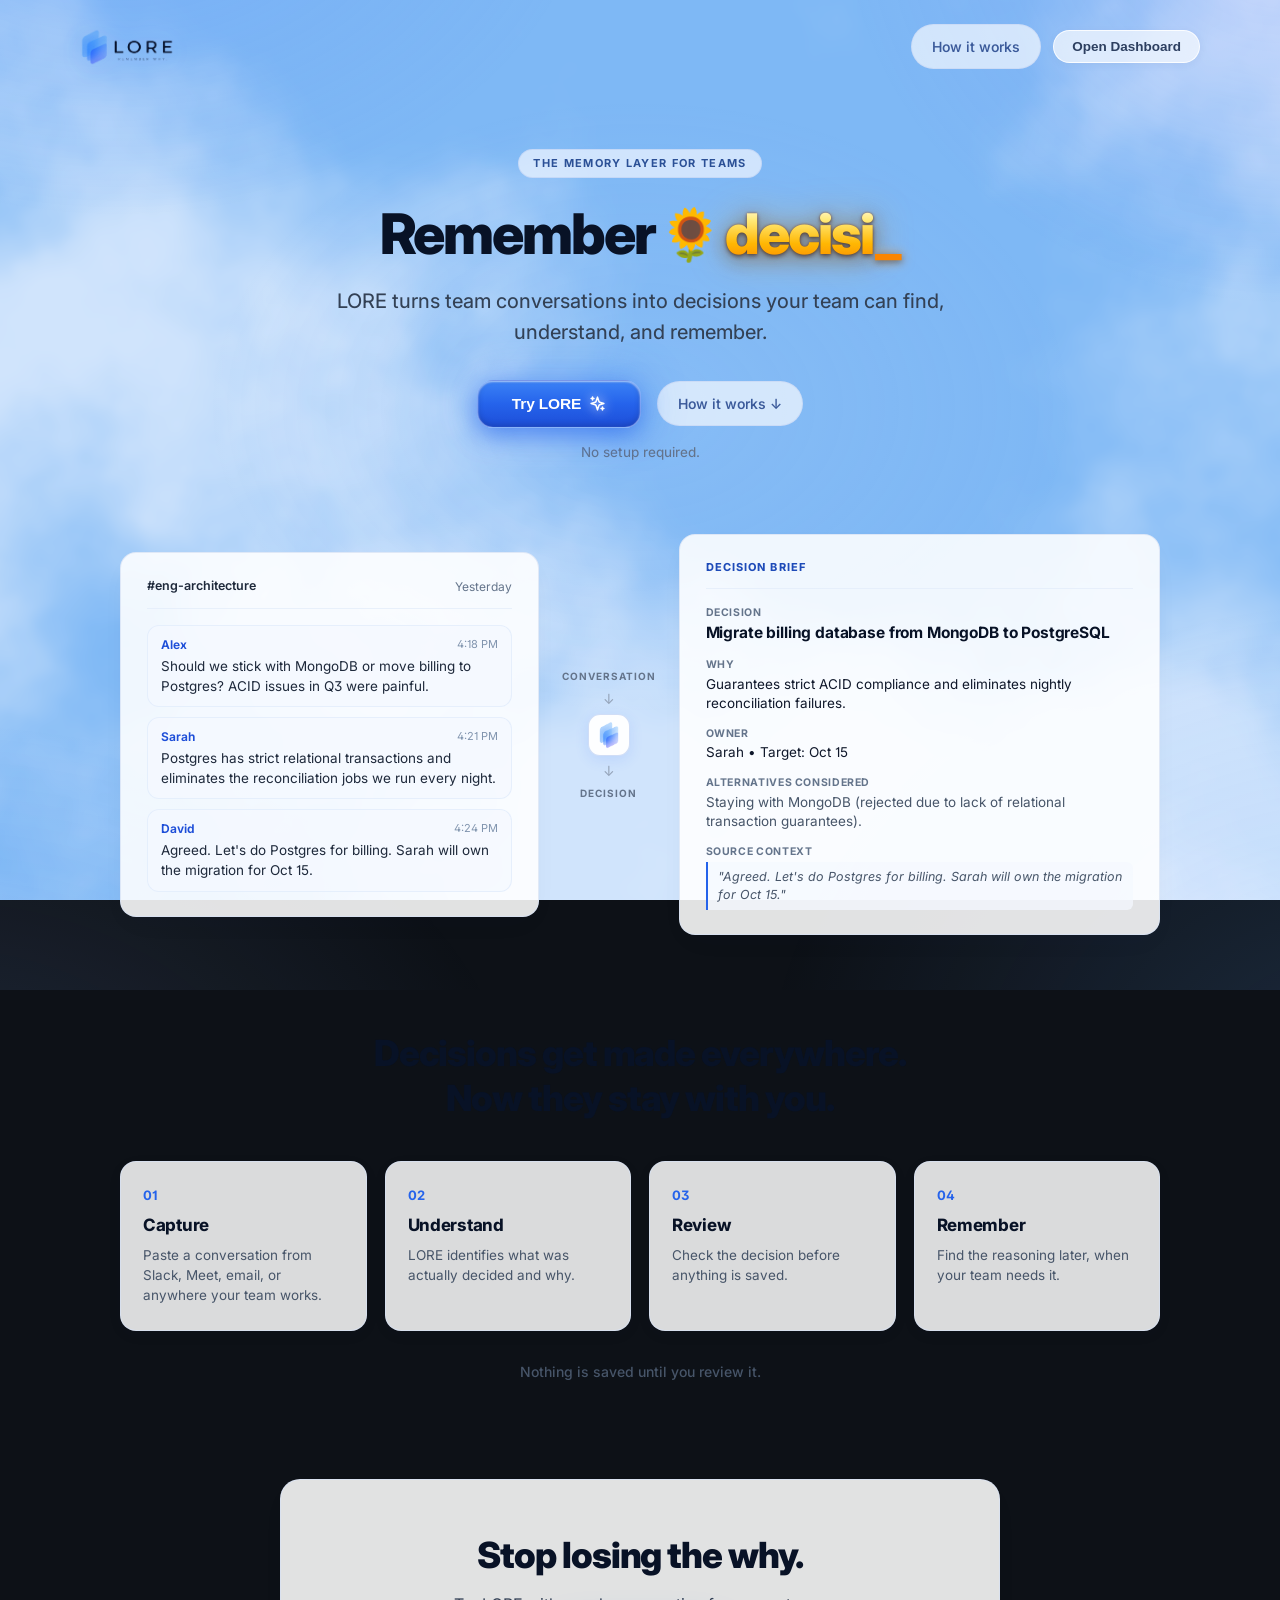
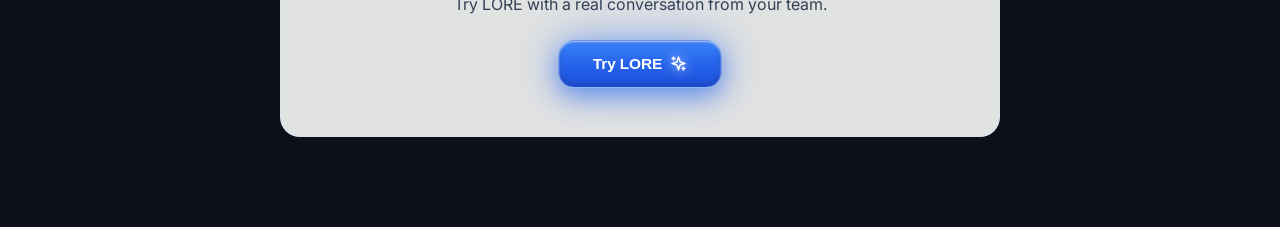
==== index.html @ 30889ba1 "fix(responsive): optimize for iOS safe-areas, compact mobiles, tablets, and high-DPI displays" ====
<!DOCTYPE html>
<html lang="en">
<head>
  <meta charset="UTF-8">
  <meta name="viewport" content="width=device-width, initial-scale=1.0">
  <meta name="description" content="LORE — Organizational memory for teams. Capture decisions, preserve reasoning and evidence, and remember why.">
  <title>LORE — Remember why.</title>
  <link rel="icon" type="image/png" href="assets/brand/lore-symbol-mark.png">
  <link rel="preconnect" href="https://fonts.googleapis.com">
  <link rel="preconnect" href="https://fonts.gstatic.com" crossorigin>
  <link href="https://fonts.googleapis.com/css2?family=Inter:wght@400;500;600;700;800;900&display=swap" rel="stylesheet">
  <link rel="stylesheet" href="styles.css?v=26">
</head>
<body>
  <canvas id="cloudscapeCanvas" class="cloudscape-bg" aria-hidden="true"></canvas>

  <!-- Lightweight Public Landing Screen (Appears before dashboard) -->
  <div id="landingScreen" class="landing-screen">
    <nav class="landing-nav" aria-label="Main Navigation">
      <a href="#" id="landingBrandLogo" class="landing-brand" title="LORE — Remember why.">
        <img src="assets/brand/lore-logo-transparent.png" alt="LORE — Remember why." class="landing-brand-img" />
      </a>
      <div class="landing-nav-actions">
        <a href="#landingVisual" class="landing-subtle-link landing-nav-how">How it works</a>
        <button id="landingGoDashboardBtn" class="btn-landing-nav" type="button">Open Dashboard</button>
      </div>
    </nav>

    <!-- 1. HERO -->
    <section class="landing-hero">
      <div class="landing-eyebrow">THE MEMORY LAYER FOR TEAMS</div>
      <h1 class="landing-headline">
        <span class="headline-static">Remember </span><span class="headline-sunflower" aria-hidden="true">🌻 </span><span id="typewriterText" class="headline-typewriter">why.</span><span id="typewriterCursor" class="typewriter-cursor" aria-hidden="true">_</span>
      </h1>
      <p class="landing-supporting">LORE turns team conversations into decisions your team can find, understand, and remember.</p>
      
      <div class="landing-hero-actions">
        <button id="landingTryBtn" class="btn-landing-cta glow-btn" type="button">
          <span class="btn-content">Try LORE</span>
          <svg class="btn-sparkle" width="17" height="17" viewBox="0 0 24 24" fill="none" stroke="currentColor" stroke-width="2.2" stroke-linecap="round" stroke-linejoin="round" aria-hidden="true"><path d="m12 3-1.912 5.813a2 2 0 0 1-1.275 1.275L3 12l5.813 1.912a2 2 0 0 1 1.275 1.275L12 21l1.912-5.813a2 2 0 0 1 1.275-1.275L21 12l-5.813-1.912a2 2 0 0 1-1.275-1.275L12 3Z"/><path d="M5 3v4"/><path d="M19 17v4"/><path d="M3 5h4"/><path d="M17 19h4"/></svg>
        </button>
        <a href="#landingVisual" class="landing-subtle-link">How it works ↓</a>
      </div>
      <p class="landing-hero-microcopy">No setup required.</p>
    </section>

    <!-- 2. PRODUCT TRANSFORMATION -->
    <section id="landingVisual" class="landing-visual-section" aria-label="Product transformation">
      <div class="workflow-container">
        <!-- Conversation Card -->
        <div class="visual-card visual-card-input">
          <div class="visual-card-header">
            <span class="card-channel-name">#eng-architecture</span>
            <span class="card-timestamp">Yesterday</span>
          </div>

          <div class="chat-thread">
            <div class="chat-bubble">
              <div class="chat-bubble-author">
                <span>Alex</span>
                <span class="chat-time">4:18 PM</span>
              </div>
              <div class="chat-text">Should we stick with MongoDB or move billing to Postgres? ACID issues in Q3 were painful.</div>
            </div>

            <div class="chat-bubble">
              <div class="chat-bubble-author">
                <span>Sarah</span>
                <span class="chat-time">4:21 PM</span>
              </div>
              <div class="chat-text">Postgres has strict relational transactions and eliminates the reconciliation jobs we run every night.</div>
            </div>

            <div class="chat-bubble">
              <div class="chat-bubble-author">
                <span>David</span>
                <span class="chat-time">4:24 PM</span>
              </div>
              <div class="chat-text">Agreed. Let's do Postgres for billing. Sarah will own the migration for Oct 15.</div>
            </div>
          </div>
        </div>

        <!-- Flow Connector -->
        <div class="workflow-connector" aria-hidden="true">
          <span class="flow-label">CONVERSATION</span>
          <span class="flow-arrow">↓</span>
          <span class="flow-lore-pill" title="LORE">
            <img src="assets/brand/lore-symbol-mark.png" alt="LORE" class="flow-lore-symbol" />
          </span>
          <span class="flow-arrow">↓</span>
          <span class="flow-label">DECISION</span>
        </div>

        <!-- Decision Brief Card -->
        <div class="visual-card visual-card-output">
          <div class="visual-card-header">
            <span class="brief-kicker">DECISION BRIEF</span>
          </div>

          <div class="pv-brief">
            <div class="pv-field">
              <span class="pv-field-label">Decision</span>
              <span class="pv-field-val pv-title-val">Migrate billing database from MongoDB to PostgreSQL</span>
            </div>

            <div class="pv-field">
              <span class="pv-field-label">Why</span>
              <span class="pv-field-val">Guarantees strict ACID compliance and eliminates nightly reconciliation failures.</span>
            </div>

            <div class="pv-field">
              <span class="pv-field-label">Owner</span>
              <span class="pv-field-val">Sarah • Target: Oct 15</span>
            </div>

            <div class="pv-field">
              <span class="pv-field-label">Alternatives considered</span>
              <span class="pv-field-val pv-alt-val">Staying with MongoDB (rejected due to lack of relational transaction guarantees).</span>
            </div>

            <div class="pv-field">
              <span class="pv-field-label">Source context</span>
              <blockquote class="pv-quote">"Agreed. Let's do Postgres for billing. Sarah will own the migration for Oct 15."</blockquote>
            </div>
          </div>
        </div>
      </div>
    </section>

    <!-- 3. FOUR STEPS -->
    <section class="landing-loop-section">
      <div class="section-title-wrap">
        <h2 class="section-display-title">Decisions get made everywhere.<br>Now they stay with you.</h2>
      </div>

      <div class="loop-steps">
        <div class="loop-step-card">
          <span class="loop-step-num">01</span>
          <h3 class="loop-step-title">Capture</h3>
          <p class="loop-step-desc">Paste a conversation from Slack, Meet, email, or anywhere your team works.</p>
        </div>

        <div class="loop-step-card">
          <span class="loop-step-num">02</span>
          <h3 class="loop-step-title">Understand</h3>
          <p class="loop-step-desc">LORE identifies what was actually decided and why.</p>
        </div>

        <div class="loop-step-card">
          <span class="loop-step-num">03</span>
          <h3 class="loop-step-title">Review</h3>
          <p class="loop-step-desc">Check the decision before anything is saved.</p>
        </div>

        <div class="loop-step-card">
          <span class="loop-step-num">04</span>
          <h3 class="loop-step-title">Remember</h3>
          <p class="loop-step-desc">Find the reasoning later, when your team needs it.</p>
        </div>
      </div>

      <div class="landing-trust-wrap">
        <p class="landing-trust-note">Nothing is saved until you review it.</p>
      </div>
    </section>

    <!-- 4. FINAL CTA -->
    <section class="landing-cta-section">
      <div class="landing-cta-card">
        <h2 class="landing-cta-headline">Stop losing the why.</h2>
        <p class="landing-cta-copy">Try LORE with a real conversation from your team.</p>
        <button id="landingBottomTryBtn" class="btn-landing-cta glow-btn" type="button">
          <span class="btn-content">Try LORE</span>
          <svg class="btn-sparkle" width="17" height="17" viewBox="0 0 24 24" fill="none" stroke="currentColor" stroke-width="2.2" stroke-linecap="round" stroke-linejoin="round" aria-hidden="true"><path d="m12 3-1.912 5.813a2 2 0 0 1-1.275 1.275L3 12l5.813 1.912a2 2 0 0 1 1.275 1.275L12 21l1.912-5.813a2 2 0 0 1 1.275-1.275L21 12l-5.813-1.912a2 2 0 0 1-1.275-1.275L12 3Z"/><path d="M5 3v4"/><path d="M19 17v4"/><path d="M3 5h4"/><path d="M17 19h4"/></svg>
        </button>
      </div>
    </section>
  </div>

  <!-- App Dashboard Container (Intact) -->
  <div id="appContainer" class="app-container" hidden>
    <header class="app-header">
      <div class="header-inner">
        <div class="brand">
          <a href="#" id="appBrandLink" class="brand-link" title="LORE — Remember why.">
            <img src="assets/brand/lore-logo-transparent.png" alt="LORE — Remember why." class="brand-logo-img" />
          </a>
          <div class="sr-only">
            <h1>LORE</h1>
            <p class="tagline">Remember why.</p>
          </div>
        </div>
        <div class="header-actions">
          <button id="introViewBtn" class="btn btn-ghost btn-how-it-works" title="About LORE" aria-label="About LORE">
            <svg xmlns="http://www.w3.org/2000/svg" width="15" height="15" viewBox="0 0 24 24" fill="none" stroke="currentColor" stroke-width="2" stroke-linecap="round" stroke-linejoin="round" aria-hidden="true"><path d="M3 9l9-7 9 7v11a2 2 0 0 1-2 2H5a2 2 0 0 1-2-2z"/><polyline points="9 22 9 12 15 12 15 22"/></svg>
            <span>Overview</span>
          </button>
          <button id="howItWorksBtn" class="btn btn-ghost btn-how-it-works" title="How LORE works" aria-label="How LORE works">
            <svg xmlns="http://www.w3.org/2000/svg" width="15" height="15" viewBox="0 0 24 24" fill="none" stroke="currentColor" stroke-width="2.2" stroke-linecap="round" stroke-linejoin="round" aria-hidden="true"><circle cx="12" cy="12" r="10"/><path d="M9.09 9a3 3 0 0 1 5.83 1c0 2-3 3-3 3"/><path d="M12 17h.01"/></svg>
            <span>How it works</span>
          </button>
          <button id="addDecisionBtn" class="btn btn-ghost">
            <svg xmlns="http://www.w3.org/2000/svg" width="16" height="16" viewBox="0 0 24 24" fill="none" stroke="currentColor" stroke-width="2.4" stroke-linecap="round" stroke-linejoin="round" aria-hidden="true"><path d="M5 12h14"/><path d="M12 5v14"/></svg>
            Add Decision
          </button>
          <button id="extractBtn" class="btn btn-primary btn-extract">
            <svg xmlns="http://www.w3.org/2000/svg" width="16" height="16" viewBox="0 0 24 24" fill="none" stroke="currentColor" stroke-width="2" stroke-linecap="round" stroke-linejoin="round" aria-hidden="true"><path d="m12 3-1.912 5.813a2 2 0 0 1-1.275 1.275L3 12l5.813 1.912a2 2 0 0 1 1.275 1.275L12 21l1.912-5.813a2 2 0 0 1 1.275-1.275L21 12l-5.813-1.912a2 2 0 0 1-1.275-1.275L12 3Z"/><path d="M5 3v4"/><path d="M19 17v4"/><path d="M3 5h4"/><path d="M17 19h4"/></svg>
            <span>Extract from conversation</span>
          </button>
        </div>
      </div>
    </header>

  <main class="container">
    <section id="stats" class="stats" aria-live="polite">
      <div class="stat stat-clickable" id="statTotalBox" role="button" tabindex="0" title="Click to show all decisions">
        <span class="stat-dot total" aria-hidden="true"></span>
        <div class="stat-inner">
          <span class="stat-label">Total</span>
          <span id="statTotal" class="stat-value">0</span>
        </div>
      </div>
      <div class="stat stat-clickable" id="statDecidedBox" role="button" tabindex="0" title="Click to filter Decided decisions">
        <span class="stat-dot Decided" aria-hidden="true"></span>
        <div class="stat-inner">
          <span class="stat-label">Decided</span>
          <span id="statDecided" class="stat-value">0</span>
        </div>
      </div>
      <div class="stat stat-clickable" id="statProposedBox" role="button" tabindex="0" title="Click to filter Proposed decisions">
        <span class="stat-dot Proposed" aria-hidden="true"></span>
        <div class="stat-inner">
          <span class="stat-label">Proposed</span>
          <span id="statProposed" class="stat-value">0</span>
        </div>
      </div>
      <div class="stat stat-clickable" id="statSupersededBox" role="button" tabindex="0" title="Click to filter Superseded decisions">
        <span class="stat-dot Superseded" aria-hidden="true"></span>
        <div class="stat-inner">
          <span class="stat-label">Superseded</span>
          <span id="statSuperseded" class="stat-value">0</span>
        </div>
      </div>
      <div class="stat stat-clickable" id="statReviewBox" role="button" tabindex="0" title="Click to filter decisions due for revisit">
        <span class="stat-dot Review" aria-hidden="true"></span>
        <div class="stat-inner">
          <span class="stat-label">Needs Review</span>
          <span id="statReview" class="stat-value">0</span>
        </div>
      </div>
    </section>

    <section class="toolbar">
      <div class="search-wrap">
        <span class="search-icon" aria-hidden="true">
          <svg xmlns="http://www.w3.org/2000/svg" width="16" height="16" viewBox="0 0 24 24" fill="none" stroke="currentColor" stroke-width="2" stroke-linecap="round" stroke-linejoin="round"><circle cx="11" cy="11" r="8"/><path d="m21 21-4.3-4.3"/></svg>
        </span>
        <input
          id="searchInput"
          type="search"
          placeholder="Search decisions, context, reasoning, alternatives, outcomes..."
          autocomplete="off"
        >
      </div>

      <div class="toolbar-controls">
        <div class="filter-wrap">
          <label class="sr-only" for="statusFilter">Filter by status</label>
          <select id="statusFilter">
            <option value="all">All statuses</option>
            <option value="Decided">Decided</option>
            <option value="Proposed">Proposed</option>
            <option value="Superseded">Superseded</option>
            <option value="Reversed">Reversed</option>
            <option value="needs_review">Needs Review</option>
          </select>
          <span class="filter-chevron" aria-hidden="true">
            <svg xmlns="http://www.w3.org/2000/svg" width="16" height="16" viewBox="0 0 24 24" fill="none" stroke="currentColor" stroke-width="2" stroke-linecap="round" stroke-linejoin="round"><path d="m6 9 6 6 6-6"/></svg>
          </span>
        </div>

        <div class="view-switch" role="group" aria-label="View mode">
          <button id="viewCardsBtn" class="view-btn active" type="button" title="Cards View">
            <svg xmlns="http://www.w3.org/2000/svg" width="15" height="15" viewBox="0 0 24 24" fill="none" stroke="currentColor" stroke-width="2" stroke-linecap="round" stroke-linejoin="round"><rect width="7" height="7" x="3" y="3" rx="1"/><rect width="7" height="7" x="14" y="3" rx="1"/><rect width="7" height="7" x="14" y="14" rx="1"/><rect width="7" height="7" x="3" y="14" rx="1"/></svg>
            Cards
          </button>
          <button id="viewTimelineBtn" class="view-btn" type="button" title="Chronological Decision Timeline">
            <svg xmlns="http://www.w3.org/2000/svg" width="15" height="15" viewBox="0 0 24 24" fill="none" stroke="currentColor" stroke-width="2" stroke-linecap="round" stroke-linejoin="round"><path d="M12 2v20"/><circle cx="12" cy="7" r="2"/><circle cx="12" cy="17" r="2"/></svg>
            Timeline
          </button>
        </div>

        <div class="export-wrap">
          <button id="exportMenuBtn" class="btn btn-ghost" type="button" aria-haspopup="true" aria-expanded="false">
            <svg xmlns="http://www.w3.org/2000/svg" width="15" height="15" viewBox="0 0 24 24" fill="none" stroke="currentColor" stroke-width="2" stroke-linecap="round" stroke-linejoin="round"><path d="M21 15v4a2 2 0 0 1-2 2H5a2 2 0 0 1-2-2v-4"/><polyline points="7 10 12 15 17 10"/><line x1="12" x2="12" y1="15" y2="3"/></svg>
            Export
          </button>
          <div id="exportMenu" class="export-dropdown" hidden>
            <button id="exportAdrBtn" type="button">
              <svg xmlns="http://www.w3.org/2000/svg" width="14" height="14" viewBox="0 0 24 24" fill="none" stroke="currentColor" stroke-width="2" stroke-linecap="round" stroke-linejoin="round"><path d="M14.5 2H6a2 2 0 0 0-2 2v16a2 2 0 0 0 2 2h12a2 2 0 0 0 2-2V7.5L14.5 2z"/><polyline points="14 2 14 8 20 8"/></svg>
              Export ADRs (.md)
            </button>
            <button id="exportJsonBtn" type="button">
              <svg xmlns="http://www.w3.org/2000/svg" width="14" height="14" viewBox="0 0 24 24" fill="none" stroke="currentColor" stroke-width="2" stroke-linecap="round" stroke-linejoin="round"><polyline points="16 18 22 12 16 6"/><polyline points="8 6 2 12 8 18"/></svg>
              Backup Memory (.json)
            </button>
          </div>
        </div>
      </div>
      <span id="resultCount" class="result-count"></span>
    </section>

    <!-- Cards Grid Dashboard -->
    <section id="dashboard" class="dashboard" aria-live="polite"></section>

    <!-- Timeline Roadmap Dashboard -->
    <section id="timelineDashboard" class="timeline-dashboard" hidden aria-live="polite"></section>

    <section id="emptyState" class="empty-state" hidden>
      <div class="cloud-watch-avatar" id="emptyCloudWatch" aria-label="Interactive LORE Cloud Character">
        <img
          src="assets/brand/cloud-character.png"
          alt="LORE Cloud Mascot"
          class="cloud-character-img"
        />
        <div class="cloud-eye cloud-eye-left">
          <div class="cloud-pupil" id="cloudPupilLeft"></div>
        </div>
        <div class="cloud-eye cloud-eye-right">
          <div class="cloud-pupil" id="cloudPupilRight"></div>
        </div>
      </div>
      <h2>Your team's memory starts here.</h2>
      <p class="empty-desc">Paste a conversation and LORE will find what was actually decided.</p>
      <div class="empty-actions">
        <button id="emptyExtractBtn" class="btn btn-primary btn-empty-extract">
          <svg xmlns="http://www.w3.org/2000/svg" width="16" height="16" viewBox="0 0 24 24" fill="none" stroke="currentColor" stroke-width="2" stroke-linecap="round" stroke-linejoin="round" aria-hidden="true"><path d="m12 3-1.912 5.813a2 2 0 0 1-1.275 1.275L3 12l5.813 1.912a2 2 0 0 1 1.275 1.275L12 21l1.912-5.813a2 2 0 0 1 1.275-1.275L21 12l-5.813-1.912a2 2 0 0 1-1.275-1.275L12 3Z"/><path d="M5 3v4"/><path d="M19 17v4"/><path d="M3 5h4"/><path d="M17 19h4"/></svg>
          <span>Extract from conversation</span>
        </button>
        <button id="emptyAddBtn" class="btn btn-ghost">
          <svg xmlns="http://www.w3.org/2000/svg" width="15" height="15" viewBox="0 0 24 24" fill="none" stroke="currentColor" stroke-width="2.2" stroke-linecap="round" stroke-linejoin="round" aria-hidden="true"><path d="M5 12h14"/><path d="M12 5v14"/></svg>
          <span>Add manually</span>
        </button>
      </div>
      <p class="empty-footnote">Nothing is saved until you review it.</p>
    </section>
  </main>
  </div>

  <!-- Add / Edit modal -->
  <div id="decisionModal" class="modal-overlay" hidden>
    <div class="modal" role="dialog" aria-modal="true" aria-labelledby="modalTitle">
      <div class="modal-header">
        <h2 id="modalTitle">Add Decision</h2>
        <button id="closeModalBtn" class="icon-btn" aria-label="Close">
          <svg xmlns="http://www.w3.org/2000/svg" width="18" height="18" viewBox="0 0 24 24" fill="none" stroke="currentColor" stroke-width="2" stroke-linecap="round" stroke-linejoin="round"><path d="M18 6 6 18"/><path d="m6 6 12 12"/></svg>
        </button>
      </div>
      <form id="decisionForm" novalidate>
        <div class="form-group">
          <label for="decisionText">Decision</label>
          <input id="decisionText" type="text" required placeholder="What did we decide?">
        </div>
        <div class="form-group">
          <label for="contextText">Context / Problem</label>
          <textarea id="contextText" rows="3" required placeholder="The situation or problem that led to this decision"></textarea>
        </div>
        <div class="form-group">
          <label for="reasoningText">Reasoning</label>
          <textarea id="reasoningText" rows="3" required placeholder="Why this decision makes sense"></textarea>
        </div>
        <div class="form-row">
          <div class="form-group">
            <label for="ownerText">Owner</label>
            <input id="ownerText" type="text" required placeholder="e.g. Alex Chen">
          </div>
          <div class="form-group">
            <label for="dateInput">Date</label>
            <input id="dateInput" type="date" required>
          </div>
        </div>
        <div class="form-row">
          <div class="form-group">
            <label for="statusInput">Status</label>
            <select id="statusInput">
              <option value="Decided">Decided</option>
              <option value="Proposed">Proposed</option>
              <option value="Superseded">Superseded</option>
              <option value="Reversed">Reversed</option>
            </select>
          </div>
          <div class="form-group">
            <label for="impactInput">Impact</label>
            <select id="impactInput">
              <option value="Low">Low</option>
              <option value="Medium" selected>Medium</option>
              <option value="High">High</option>
              <option value="Critical">Critical</option>
            </select>
          </div>
        </div>

        <!-- Optional Deep Organizational Memory Section -->
        <div class="deep-form-toggle-wrap">
          <button type="button" id="toggleDeepFormBtn" class="btn-text-link">
            <span id="toggleDeepIcon">+</span> Add alternatives, evidence, tags & review date (optional)
          </button>
        </div>

        <div id="deepFormFields" class="deep-form-fields" hidden>
          <div class="form-group">
            <label for="alternativesText">Alternatives Considered</label>
            <textarea id="alternativesText" rows="2" placeholder="What other options were considered and rejected?"></textarea>
          </div>
          <div class="form-group">
            <label for="evidenceText">Evidence / Source</label>
            <textarea id="evidenceText" rows="2" placeholder="Supporting metrics, data points, or source excerpt"></textarea>
          </div>
          <div class="form-row">
            <div class="form-group">
              <label for="tagsInput">Tags</label>
              <input id="tagsInput" type="text" placeholder="e.g. Architecture, Pricing (comma separated)">
            </div>
            <div class="form-group">
              <label for="reviewDateInput">Review Date</label>
              <input id="reviewDateInput" type="date">
            </div>
          </div>
          <div class="form-group">
            <label for="expectedOutcomeText">Expected Outcome</label>
            <textarea id="expectedOutcomeText" rows="2" placeholder="What specific result was anticipated?"></textarea>
          </div>
          <div class="form-group" id="actualOutcomeGroup">
            <label for="actualOutcomeText">Actual Outcome & Learnings</label>
            <textarea id="actualOutcomeText" rows="2" placeholder="What actually happened after implementation? (Revisit notes)"></textarea>
          </div>
        </div>

        <div class="modal-actions">
          <button type="button" id="cancelModalBtn" class="btn btn-ghost">Cancel</button>
          <button type="submit" class="btn btn-primary">
            <svg xmlns="http://www.w3.org/2000/svg" width="16" height="16" viewBox="0 0 24 24" fill="none" stroke="currentColor" stroke-width="2.2" stroke-linecap="round" stroke-linejoin="round" aria-hidden="true"><path d="M20 6 9 17l-5-5"/></svg>
            Save Decision
          </button>
        </div>
      </form>
    </div>
  </div>

  <!-- Detail modal (Decision Memory View) -->
  <div id="detailModal" class="modal-overlay" hidden>
    <div class="modal modal-detail" role="dialog" aria-modal="true" aria-labelledby="detailTitle">
      <div class="modal-header">
        <div class="detail-header-badges">
          <span id="detailStatus" class="badge">Decided</span>
          <span id="detailImpact" class="badge-impact">Medium Impact</span>
        </div>
        <button id="closeDetailBtn" class="icon-btn" aria-label="Close">
          <svg xmlns="http://www.w3.org/2000/svg" width="18" height="18" viewBox="0 0 24 24" fill="none" stroke="currentColor" stroke-width="2" stroke-linecap="round" stroke-linejoin="round"><path d="M18 6 6 18"/><path d="m6 6 12 12"/></svg>
        </button>
      </div>

      <div class="detail-body">
        <!-- Lineage banner (Has this decision changed?) -->
        <div id="detailLineageBanner" class="detail-lineage-banner" hidden></div>

        <h2 id="detailTitle" class="detail-title"></h2>
        
        <div class="detail-meta">
          <span>
            <svg xmlns="http://www.w3.org/2000/svg" width="14" height="14" viewBox="0 0 24 24" fill="none" stroke="currentColor" stroke-width="2" stroke-linecap="round" stroke-linejoin="round" aria-hidden="true"><path d="M19 21v-2a4 4 0 0 0-4-4H9a4 4 0 0 0-4 4v2"/><circle cx="12" cy="7" r="4"/></svg>
            <span id="detailOwner"></span>
          </span>
          <span>
            <svg xmlns="http://www.w3.org/2000/svg" width="14" height="14" viewBox="0 0 24 24" fill="none" stroke="currentColor" stroke-width="2" stroke-linecap="round" stroke-linejoin="round" aria-hidden="true"><path d="M8 2v4"/><path d="M16 2v4"/><rect width="18" height="18" x="3" y="4" rx="2"/><path d="M3 10h18"/></svg>
            <span id="detailDate"></span>
          </span>
        </div>

        <div id="detailTags" class="detail-tags"></div>

        <div class="detail-section">
          <h3>Context / Problem</h3>
          <p id="detailContext"></p>
        </div>

        <div class="detail-section">
          <h3>Reasoning</h3>
          <p id="detailReasoning"></p>
        </div>

        <!-- What did we consider instead? -->
        <div id="detailAlternativesSection" class="detail-section" hidden>
          <h3>What we considered instead</h3>
          <p id="detailAlternatives" class="detail-alternatives-text"></p>
        </div>

        <!-- What evidence supports it? -->
        <div id="detailEvidenceSection" class="detail-section" hidden>
          <h3>Supporting Evidence / Source</h3>
          <blockquote id="detailEvidence" class="detail-quote"></blockquote>
        </div>

        <!-- Did the decision actually work? (Revisit & Learn) -->
        <div id="detailOutcomeSection" class="detail-section detail-outcome-card">
          <div class="outcome-card-header">
            <h3>Revisit & Learn</h3>
            <span id="detailReviewBadge" class="review-status-badge"></span>
          </div>
          <div class="outcome-grid">
            <div>
              <span class="outcome-label">Expected Outcome</span>
              <p id="detailExpectedOutcome" class="outcome-value"></p>
            </div>
            <div>
              <span class="outcome-label">Target Review Date</span>
              <p id="detailReviewDate" class="outcome-value"></p>
            </div>
          </div>
          <div class="outcome-actual-block">
            <span class="outcome-label">Actual Outcome & Learnings</span>
            <p id="detailActualOutcome" class="outcome-actual-text"></p>
            <!-- Quick Outcome Logger -->
            <div id="quickOutcomeWrap" class="quick-outcome-wrap" hidden>
              <textarea id="quickOutcomeInput" rows="2" placeholder="Record what actually happened..."></textarea>
              <button id="quickOutcomeSaveBtn" type="button" class="btn btn-sm btn-primary">Save Outcome</button>
            </div>
          </div>
        </div>
      </div>

      <div class="modal-actions detail-actions">
        <button id="deleteBtn" class="btn btn-danger">
          <svg xmlns="http://www.w3.org/2000/svg" width="15" height="15" viewBox="0 0 24 24" fill="none" stroke="currentColor" stroke-width="2" stroke-linecap="round" stroke-linejoin="round" aria-hidden="true"><path d="M3 6h18"/><path d="M19 6v14c0 1-1 2-2 2H7c-1 0-2-1-2-2V6"/><path d="M8 6V4c0-1 1-2 2-2h4c1 0 2 1 2 2v2"/><line x1="10" x2="10" y1="11" y2="17"/><line x1="14" x2="14" y1="11" y2="17"/></svg>
          Delete
        </button>
        <button id="supersedeBtn" class="btn btn-ghost" title="Supersede this decision with a newer revision">
          <svg xmlns="http://www.w3.org/2000/svg" width="15" height="15" viewBox="0 0 24 24" fill="none" stroke="currentColor" stroke-width="2" stroke-linecap="round" stroke-linejoin="round" aria-hidden="true"><polyline points="15 14 20 9 15 4"/><path d="M4 20v-7a4 4 0 0 1 4-4h12"/></svg>
          Supersede
        </button>
        <button id="copyAdrBtn" class="btn btn-ghost" title="Copy as Architectural Decision Record (Markdown)">
          <svg xmlns="http://www.w3.org/2000/svg" width="14" height="14" viewBox="0 0 24 24" fill="none" stroke="currentColor" stroke-width="2" stroke-linecap="round" stroke-linejoin="round" aria-hidden="true"><rect width="14" height="14" x="8" y="8" rx="2" ry="2"/><path d="M4 16c-1.1 0-2-.9-2-2V4c0-1.1.9-2 2-2h10c1.1 0 2 .9 2 2"/></svg>
          Copy ADR
        </button>
        <button id="editBtn" class="btn btn-primary">
          <svg xmlns="http://www.w3.org/2000/svg" width="14" height="14" viewBox="0 0 24 24" fill="none" stroke="currentColor" stroke-width="2" stroke-linecap="round" stroke-linejoin="round" aria-hidden="true"><path d="M21.174 6.812a1 1 0 0 0-3.986-3.987L3.842 16.174a2 2 0 0 0-.5.83l-1.321 4.352a.5.5 0 0 0 .623.622l4.353-1.32a2 2 0 0 0 .83-.497z"/><path d="m15 5 4 4"/></svg>
          Edit
        </button>
      </div>
    </div>
  </div>

  <!-- Extract from Text modal -->
  <div id="extractModal" class="modal-overlay" hidden>
    <div class="modal extract-modal" role="dialog" aria-modal="true" aria-labelledby="extractTitle">
      <div class="modal-header">
        <div>
          <h2 id="extractTitle">Extract from Text</h2>
          <p style="font-size:11.5px;color:var(--text-muted);margin-top:3px;font-weight:500;">AI identifies decisions, context, reasoning &amp; alternatives</p>
        </div>
        <div style="display:flex;align-items:center;gap:8px;">
          <span class="kbd-hint"><span class="kbd">Esc</span> to close</span>
          <button id="closeExtractBtn" class="icon-btn" aria-label="Close">
            <svg xmlns="http://www.w3.org/2000/svg" width="18" height="18" viewBox="0 0 24 24" fill="none" stroke="currentColor" stroke-width="2" stroke-linecap="round" stroke-linejoin="round"><path d="M18 6 6 18"/><path d="m6 6 12 12"/></svg>
          </button>
        </div>
      </div>
      <div id="extractPane">
        <form id="extractForm" novalidate>
          <div class="extract-body">
            <div class="form-group">
              <label for="extractText">Pasted discussion or notes</label>
              <textarea
                id="extractText"
                rows="10"
                placeholder="Paste a Slack thread, meeting transcript, email thread, or document notes. AI will extract decisions, context, reasoning, alternatives, evidence, and expected outcomes."
              ></textarea>
            </div>
            <p id="extractNoDecision" class="extract-message" hidden>No clear committed decision found in this text.</p>
            <p id="extractError" class="extract-error" hidden></p>
            <div class="modal-actions">
              <button type="button" id="cancelExtractBtn" class="btn btn-ghost">Cancel</button>
              <button type="submit" id="extractRunBtn" class="btn btn-primary">
                <svg xmlns="http://www.w3.org/2000/svg" width="15" height="15" viewBox="0 0 24 24" fill="none" stroke="currentColor" stroke-width="2" stroke-linecap="round" stroke-linejoin="round"><path d="m12 3-1.912 5.813a2 2 0 0 1-1.275 1.275L3 12l5.813 1.912a2 2 0 0 1 1.275 1.275L12 21l1.912-5.813a2 2 0 0 1 1.275-1.275L21 12l-5.813-1.912a2 2 0 0 1-1.275-1.275L12 3Z"/></svg>
                Extract to Memory
              </button>
            </div>
          </div>
        </form>
      </div>
      <div id="extractReviewWrap" hidden>
        <div class="extract-hint-wrap">
          <p class="extract-hint">Review extracted decisions. Verify or correct fields, then <strong>Save to Memory</strong>.</p>
        </div>
        <div id="extractReview" class="extract-review-list"></div>
        <div class="modal-actions detail-actions">
          <button type="button" id="extractBackBtn" class="btn btn-ghost">Back to text</button>
        </div>
      </div>
    </div>
  <!-- First-time Onboarding Walkthrough Modal -->
  <div id="walkthroughModal" class="modal-overlay" hidden>
    <div class="modal walkthrough-modal" role="dialog" aria-modal="true" aria-labelledby="wtHeadline">
      <div class="modal-header walkthrough-header">
        <div class="walkthrough-step-badge">
          <span id="wtStepBadge">Step 1 of 3</span>
        </div>
        <div class="walkthrough-header-actions">
          <button id="wtSkipBtn" class="btn btn-ghost wt-skip-btn" type="button">Skip</button>
          <button id="wtCloseBtn" class="icon-btn" aria-label="Close walkthrough" type="button">
            <svg xmlns="http://www.w3.org/2000/svg" width="18" height="18" viewBox="0 0 24 24" fill="none" stroke="currentColor" stroke-width="2" stroke-linecap="round" stroke-linejoin="round"><path d="M18 6 6 18"/><path d="m6 6 12 12"/></svg>
          </button>
        </div>
      </div>

      <div class="walkthrough-body">
        <div class="walkthrough-visual-wrap" id="wtVisual" aria-hidden="true"></div>

        <div class="walkthrough-text-wrap">
          <h2 id="wtHeadline" class="walkthrough-headline">Paste any conversation</h2>
          <p id="wtCopy" class="walkthrough-copy">A Slack thread, WhatsApp export, meeting notes, or email. LORE reads it, not you.</p>
        </div>

        <div class="walkthrough-dots" role="tablist" aria-label="Walkthrough progress">
          <button type="button" class="wt-dot active" data-step="0" aria-label="Step 1"></button>
          <button type="button" class="wt-dot" data-step="1" aria-label="Step 2"></button>
          <button type="button" class="wt-dot" data-step="2" aria-label="Step 3"></button>
        </div>
      </div>

      <div class="modal-footer walkthrough-footer">
        <button id="wtBackBtn" class="btn btn-ghost" type="button" style="visibility: hidden;">Back</button>
        <button id="wtNextBtn" class="btn btn-primary" type="button">
          <span id="wtNextBtnText">Next</span>
          <svg id="wtNextBtnIcon" xmlns="http://www.w3.org/2000/svg" width="15" height="15" viewBox="0 0 24 24" fill="none" stroke="currentColor" stroke-width="2.2" stroke-linecap="round" stroke-linejoin="round"><path d="M5 12h14"/><path d="m12 5 7 7-7 7"/></svg>
        </button>
      </div>
    </div>
  </div>

  <div id="toast" class="toast" hidden></div>

  <script src="cloudscape-bg.js"></script>
  <script src="app.js?v=25"></script>
</body>
</html>
---- styles.css ----
:root {
  --bg-base: #e8edf8;
  --surface: #ffffff;
  --border: #e0e8f4;
  --border-strong: #c8d4e8;
  --text: #0a1628;
  --text-soft: #2d3f60;
  --text-muted: #6b7a96;

  --primary: #2f6bff;
  --primary-dark: #2257e6;
  --primary-soft: #eaf1ff;
  --gradient: linear-gradient(135deg, #4a86ff, #2f6bff 45%, #6a5cf0);

  --proposed: #a96306;
  --proposed-bg: rgba(255, 193, 78, 0.22);
  --proposed-border: rgba(255, 183, 62, 0.42);
  --decided: #087a55;
  --decided-bg: rgba(47, 199, 140, 0.18);
  --decided-border: rgba(45, 180, 130, 0.4);
  --reversed: #d13b40;
  --reversed-bg: rgba(255, 108, 112, 0.18);
  --reversed-border: rgba(255, 108, 112, 0.36);
  --superseded: #7c3aed;
  --superseded-bg: rgba(124, 58, 237, 0.16);
  --superseded-border: rgba(124, 58, 237, 0.36);
  --review: #d97706;
  --review-bg: rgba(245, 158, 11, 0.18);
  --review-border: rgba(245, 158, 11, 0.4);

  --glass-bg: rgba(255, 255, 255, 0.58);
  --glass-bg-strong: rgba(255, 255, 255, 0.76);
  --glass-bg-inner: rgba(255, 255, 255, 0.48);
  --glass-border: rgba(255, 255, 255, 0.72);
  --glass-border-soft: rgba(122, 142, 184, 0.24);
  --glass-hi: inset 0 1px 0 rgba(255, 255, 255, 0.78);
  --glass-shadow: 0 1px 2px rgba(30, 50, 90, 0.06),
    0 12px 32px -14px rgba(30, 50, 90, 0.22);
  --glass-shadow-lg: 0 26px 70px -18px rgba(20, 40, 90, 0.38),
    0 12px 32px -16px rgba(20, 40, 90, 0.3);
  --glass-sheen: linear-gradient(158deg, rgba(255, 255, 255, 0.82) 0%,
    rgba(255, 255, 255, 0.6) 42%, rgba(255, 255, 255, 0.42) 100%);
  --glass-sheen-deep: linear-gradient(165deg, rgba(255, 255, 255, 0.92) 0%,
    rgba(255, 255, 255, 0.75) 45%, rgba(244, 248, 255, 0.68) 100%);
  --glass-edge: inset 0 1px 1px rgba(255, 255, 255, 0.88),
    inset 0 -1px 1px rgba(20, 38, 80, 0.06);
  --glass-rim: inset 0 0 0 1px rgba(255, 255, 255, 0.22);

  --radius: 14px;
  --radius-sm: 10px;
  --radius-lg: 20px;

  --shadow-xs: 0 1px 2px rgba(15, 28, 46, 0.05);
  --shadow-sm: 0 1px 2px rgba(15, 28, 46, 0.04), 0 6px 18px rgba(28, 49, 89, 0.07);
  --shadow-lg: 0 26px 64px -16px rgba(16, 36, 82, 0.32), 0 10px 28px -12px rgba(16, 36, 82, 0.26);

  --font: "Inter", -apple-system, BlinkMacSystemFont, "Segoe UI", Roboto, Helvetica, Arial, sans-serif;
}

* {
  box-sizing: border-box;
  margin: 0;
  padding: 0;
}

[hidden] {
  display: none !important;
}

html {
  background: #0d1117;
  -webkit-text-size-adjust: 100%;
}

body {
  font-family: var(--font);
  font-feature-settings: "cv01", "cv02", "cv03", "cv04", "ss01";
  color: var(--text);
  line-height: 1.5;
  min-height: 100vh;
  -webkit-font-smoothing: antialiased;
  -moz-osx-font-smoothing: grayscale;
  background: transparent;
  position: relative;
}

.cloudscape-bg {
  position: fixed;
  top: 0;
  left: 0;
  width: 100%;
  height: 100%;
  z-index: -2;
  pointer-events: none;
  display: block;
}

/* Ambient light layer — richer color orbs for deeper visual depth */
body::before {
  content: "";
  position: fixed;
  inset: -10%;
  z-index: -1;
  pointer-events: none;
  background:
    radial-gradient(780px 600px at 16% -6%, rgba(100, 145, 255, 0.22), transparent 62%),
    radial-gradient(740px 660px at 92% 0%, rgba(145, 140, 255, 0.18), transparent 60%),
    radial-gradient(940px 780px at 97% 110%, rgba(105, 170, 255, 0.17), transparent 64%),
    radial-gradient(960px 680px at 4% 114%, rgba(148, 185, 255, 0.14), transparent 62%),
    radial-gradient(620px 440px at 50% 46%, rgba(195, 215, 255, 0.12), transparent 70%);
}

:focus-visible {
  outline: 2px solid var(--primary);
  outline-offset: 2px;
}

/* Header — a floating glass slab */
.app-header {
  position: sticky;
  top: 12px;
  z-index: 20;
  padding: 0 16px;
}

.header-inner {
  max-width: 1080px;
  margin: 0 auto;
  padding: 10px 14px;
  display: flex;
  align-items: center;
  justify-content: space-between;
  gap: 16px;
  border-radius: 18px;
  background: var(--glass-sheen);
  border: 1px solid rgba(255, 255, 255, 0.72);
  box-shadow: var(--glass-edge), var(--glass-rim), var(--glass-shadow);
  backdrop-filter: blur(22px) saturate(165%);
  -webkit-backdrop-filter: blur(22px) saturate(165%);
}

.brand {
  display: flex;
  align-items: center;
  gap: 12px;
  min-width: 0;
}

.brand-link {
  display: inline-flex;
  align-items: center;
  text-decoration: none;
  transition: transform 0.24s cubic-bezier(0.16, 1, 0.3, 1), opacity 0.2s ease;
}

.brand-link:hover {
  transform: translateY(-1px);
  opacity: 0.95;
}

.brand-link:active {
  transform: translateY(0);
}

.brand-logo-img {
  height: 52px;
  width: auto;
  max-width: 250px;
  object-fit: contain;
  display: block;
  filter: drop-shadow(0 3px 10px rgba(47, 107, 255, 0.14));
}

.brand-mark {
  display: flex;
  align-items: center;
  justify-content: center;
  width: 42px;
  height: 42px;
  border-radius: 13px;
  flex-shrink: 0;
  background: var(--gradient);
  color: #fff;
  font-weight: 800;
  font-size: 15px;
  letter-spacing: 0.04em;
  box-shadow: inset 0 1px 0 rgba(255, 255, 255, 0.35),
    0 10px 22px -8px rgba(47, 107, 255, 0.7);
}

.brand h1 {
  font-size: 19px;
  font-weight: 800;
  letter-spacing: 0.12em;
  line-height: 1.1;
  color: var(--text);
  font-family: var(--font);
}

.tagline {
  font-size: 11px;
  color: var(--text-muted);
  margin-top: 3px;
  white-space: nowrap;
  font-weight: 600;
  letter-spacing: 0.16em;
  text-transform: uppercase;
}

/* Buttons — liquid glass treatment */
.btn {
  border: 1px solid transparent;
  border-radius: 10px;
  padding: 10px 16px;
  font-size: 13.5px;
  font-weight: 700;
  font-family: inherit;
  letter-spacing: -0.01em;
  cursor: pointer;
  display: inline-flex;
  align-items: center;
  justify-content: center;
  gap: 7px;
  backdrop-filter: blur(8px);
  -webkit-backdrop-filter: blur(8px);
  transition: transform 0.14s cubic-bezier(0.34, 1.56, 0.64, 1),
    box-shadow 0.18s ease, background 0.18s ease,
    border-color 0.18s ease, color 0.18s ease, filter 0.18s ease;
}

.btn:active {
  transform: translateY(1px) scale(0.98);
}

.btn-primary {
  color: #fff;
  background:
    linear-gradient(180deg, rgba(255, 255, 255, 0.26) 0%, rgba(255, 255, 255, 0.08) 46%, rgba(255, 255, 255, 0) 100%),
    linear-gradient(135deg, rgba(98, 148, 255, 0.97), rgba(47, 107, 255, 0.96) 58%, rgba(74, 93, 246, 0.98));
  border-color: rgba(255, 255, 255, 0.46);
  box-shadow:
    inset 0 1px 1px rgba(255, 255, 255, 0.6),
    inset 0 -10px 16px -12px rgba(18, 38, 120, 0.5),
    inset 1px 0 1px rgba(255, 255, 255, 0.16),
    inset -1px 0 1px rgba(255, 255, 255, 0.16),
    0 1px 2px rgba(15, 36, 104, 0.32),
    0 10px 24px -8px rgba(47, 107, 255, 0.72);
}

.btn-primary:hover {
  filter: brightness(1.05);
  transform: translateY(-1px);
  box-shadow:
    inset 0 1px 1px rgba(255, 255, 255, 0.65),
    inset 0 -10px 16px -12px rgba(18, 38, 120, 0.5),
    inset 1px 0 1px rgba(255, 255, 255, 0.18),
    inset -1px 0 1px rgba(255, 255, 255, 0.18),
    0 2px 4px rgba(15, 36, 104, 0.3),
    0 16px 30px -8px rgba(47, 107, 255, 0.82);
}

.btn-ghost {
  background: var(--glass-sheen);
  border-color: rgba(255, 255, 255, 0.78);
  color: var(--text-soft);
  box-shadow: var(--glass-edge), var(--glass-rim), 0 1px 2px rgba(30, 50, 90, 0.06);
}

.btn-ghost:hover {
  background: linear-gradient(158deg, rgba(255, 255, 255, 0.96), rgba(255, 255, 255, 0.72));
  color: var(--text);
  transform: translateY(-1px);
}

/* AI Extract button — subtle purple tint to signal intelligence */
.btn-extract {
  background:
    linear-gradient(180deg, rgba(255, 255, 255, 0.22) 0%, rgba(255, 255, 255, 0.06) 46%, rgba(255, 255, 255, 0) 100%),
    linear-gradient(135deg, rgba(138, 100, 255, 0.12), rgba(106, 92, 240, 0.18) 58%, rgba(74, 100, 255, 0.12));
  border-color: rgba(124, 90, 255, 0.38);
  color: #5b44d4;
}

.btn-extract:hover {
  background:
    linear-gradient(180deg, rgba(255, 255, 255, 0.26) 0%, rgba(255, 255, 255, 0.1) 46%, rgba(255, 255, 255, 0) 100%),
    linear-gradient(135deg, rgba(138, 100, 255, 0.2), rgba(106, 92, 240, 0.26) 58%, rgba(74, 100, 255, 0.2));
  border-color: rgba(124, 90, 255, 0.55);
  color: #4a34c8;
  transform: translateY(-1px);
}

.btn-danger {
  background:
    linear-gradient(180deg, rgba(255, 255, 255, 0.2) 0%, rgba(255, 255, 255, 0) 55%),
    var(--reversed-bg);
  border-color: rgba(255, 108, 112, 0.4);
  color: var(--reversed);
  box-shadow: var(--glass-edge), var(--glass-rim);
}

.btn-danger:hover {
  background:
    linear-gradient(180deg, rgba(255, 255, 255, 0.22) 0%, rgba(255, 255, 255, 0) 55%),
    rgba(255, 108, 112, 0.28);
  transform: translateY(-1px);
}

.icon-btn {
  display: inline-flex;
  align-items: center;
  justify-content: center;
  width: 34px;
  height: 34px;
  background: transparent;
  border: none;
  border-radius: 9px;
  color: var(--text-muted);
  cursor: pointer;
  transition: background 0.15s ease, color 0.15s ease, transform 0.12s ease;
}

.icon-btn:hover {
  background: rgba(255, 255, 255, 0.6);
  color: var(--text);
}

.icon-btn:active {
  transform: scale(0.94);
}

/* Layout */
.container {
  max-width: 1080px;
  margin: 0 auto;
  padding: 24px 20px 72px;
}

/* Stats — glass panels */
.stats {
  display: grid;
  grid-template-columns: repeat(5, minmax(0, 1fr));
  gap: 12px;
  margin-bottom: 20px;
}

.stat {
  display: flex;
  align-items: center;
  gap: 12px;
  background: var(--glass-sheen);
  border: 1px solid rgba(255, 255, 255, 0.72);
  border-radius: var(--radius-lg);
  padding: 13px 16px;
  box-shadow: var(--glass-edge), var(--glass-rim), var(--glass-shadow);
  backdrop-filter: blur(20px) saturate(155%);
  -webkit-backdrop-filter: blur(20px) saturate(155%);
  transition: transform 0.15s ease, border-color 0.15s ease, box-shadow 0.15s ease;
}

.stat.stat-clickable {
  cursor: pointer;
  user-select: none;
}

.stat.stat-clickable:hover {
  transform: translateY(-2px);
  border-color: rgba(47, 107, 255, 0.45);
  box-shadow: var(--glass-edge), var(--glass-rim), 0 8px 24px -6px rgba(47, 107, 255, 0.22);
}

.stat.stat-active {
  border-color: var(--primary);
  background: linear-gradient(158deg, rgba(255, 255, 255, 0.95) 0%, rgba(235, 243, 255, 0.75) 100%);
  box-shadow: 0 0 0 2px rgba(47, 107, 255, 0.25), var(--glass-shadow);
}

.stat-dot {
  width: 10px;
  height: 10px;
  border-radius: 999px;
  flex-shrink: 0;
  box-shadow: inset 0 1px 1px rgba(255, 255, 255, 0.6);
}

.stat-dot.total {
  background: var(--gradient);
}

.stat-dot.Decided {
  background: linear-gradient(135deg, #3fd7a2, #0fb276);
}

.stat-dot.Proposed {
  background: linear-gradient(135deg, #ffc953, #e59b2a);
}

.stat-dot.Superseded {
  background: linear-gradient(135deg, #c084fc, #7c3aed);
}

.stat-dot.Reversed {
  background: linear-gradient(135deg, #ff8a84, #e5484d);
}

.stat-dot.Review {
  background: linear-gradient(135deg, #fcd34d, #d97706);
  position: relative;
  overflow: visible;
}

.stat-dot.Review::after {
  content: "";
  position: absolute;
  inset: -4px;
  border-radius: 50%;
  background: rgba(217, 119, 6, 0.4);
  animation: reviewPulse 2.2s cubic-bezier(0.4, 0, 0.6, 1) infinite;
  pointer-events: none;
}

@keyframes reviewPulse {
  0%, 100% { transform: scale(1); opacity: 1; }
  50% { transform: scale(2); opacity: 0; }
}

.stat-inner {
  display: flex;
  flex-direction: column;
  gap: 1px;
  min-width: 0;
}

.stat-label {
  font-size: 10.5px;
  font-weight: 700;
  text-transform: uppercase;
  letter-spacing: 0.09em;
  color: var(--text-muted);
}

.stat-value {
  font-size: 22px;
  font-weight: 900;
  letter-spacing: -0.03em;
  line-height: 1.05;
  color: var(--text);
}

/* Toolbar — one floating glass control surface */
.toolbar {
  display: flex;
  align-items: center;
  gap: 12px;
  flex-wrap: wrap;
  background: var(--glass-sheen);
  border: 1px solid rgba(255, 255, 255, 0.72);
  border-radius: var(--radius-lg);
  padding: 12px;
  box-shadow: var(--glass-edge), var(--glass-rim), var(--glass-shadow);
  backdrop-filter: blur(22px) saturate(165%);
  -webkit-backdrop-filter: blur(22px) saturate(165%);
  margin-bottom: 20px;
}

.search-wrap {
  position: relative;
  flex: 1;
  min-width: 220px;
}

.search-icon {
  position: absolute;
  left: 13px;
  top: 50%;
  transform: translateY(-50%);
  color: var(--text-muted);
  display: flex;
  pointer-events: none;
}

#searchInput {
  width: 100%;
  padding: 10px 14px 10px 40px;
  border: 1px solid rgba(255, 255, 255, 0.65);
  border-radius: var(--radius-sm);
  font-size: 14px;
  font-family: inherit;
  color: var(--text);
  background: linear-gradient(160deg, rgba(255, 255, 255, 0.72), rgba(255, 255, 255, 0.5));
  box-shadow: inset 0 1px 0 rgba(255, 255, 255, 0.8),
    inset 0 -1px 1px rgba(20, 38, 80, 0.05), var(--glass-rim);
  transition: border-color 0.16s ease, box-shadow 0.16s ease, background 0.16s ease;
}

#searchInput::placeholder {
  color: #94a0b5;
}

#searchInput:focus {
  outline: none;
  border-color: rgba(47, 107, 255, 0.55);
  background: linear-gradient(160deg, rgba(255, 255, 255, 0.9), rgba(255, 255, 255, 0.78));
  box-shadow: 0 0 0 3px rgba(47, 107, 255, 0.15),
    inset 0 1px 0 rgba(255, 255, 255, 0.9),
    inset 0 -1px 1px rgba(20, 38, 80, 0.05);
}

.filter-wrap {
  position: relative;
  display: flex;
}

#statusFilter {
  appearance: none;
  -webkit-appearance: none;
  padding: 10px 38px 10px 14px;
  border: 1px solid rgba(255, 255, 255, 0.65);
  border-radius: var(--radius-sm);
  font-size: 14px;
  font-weight: 600;
  font-family: inherit;
  color: var(--text-soft);
  background: linear-gradient(160deg, rgba(255, 255, 255, 0.72), rgba(255, 255, 255, 0.5));
  box-shadow: inset 0 1px 0 rgba(255, 255, 255, 0.8),
    inset 0 -1px 1px rgba(20, 38, 80, 0.05), var(--glass-rim);
  cursor: pointer;
  transition: border-color 0.16s ease, box-shadow 0.16s ease, background 0.16s ease;
}

#statusFilter:focus {
  outline: none;
  border-color: rgba(47, 107, 255, 0.55);
  background: linear-gradient(160deg, rgba(255, 255, 255, 0.9), rgba(255, 255, 255, 0.78));
  box-shadow: 0 0 0 3px rgba(47, 107, 255, 0.15);
}

.filter-chevron {
  position: absolute;
  right: 13px;
  top: 50%;
  transform: translateY(-50%);
  color: var(--text-muted);
  pointer-events: none;
  display: flex;
}

.result-count {
  font-size: 12.5px;
  font-weight: 600;
  color: var(--text-soft);
  background: var(--glass-sheen);
  border: 1px solid rgba(255, 255, 255, 0.7);
  padding: 7px 12px;
  border-radius: 999px;
  white-space: nowrap;
  margin-left: auto;
  box-shadow: var(--glass-edge), var(--glass-rim);
}

/* Dashboard grid */
.dashboard {
  display: grid;
  grid-template-columns: repeat(auto-fill, minmax(280px, 1fr));
  gap: 16px;
}

/* Cards — floating glass panels */
.card {
  position: relative;
  background: var(--glass-sheen);
  border: 1px solid rgba(255, 255, 255, 0.74);
  border-radius: 18px;
  padding: 18px;
  box-shadow: var(--glass-edge), var(--glass-rim), var(--glass-shadow);
  backdrop-filter: blur(22px) saturate(165%);
  -webkit-backdrop-filter: blur(22px) saturate(165%);
  cursor: pointer;
  display: flex;
  flex-direction: column;
  gap: 12px;
  transition: transform 0.22s cubic-bezier(0.34, 1.56, 0.64, 1),
    box-shadow 0.2s ease, border-color 0.2s ease;
  animation: cardIn 0.4s cubic-bezier(0.22, 1, 0.36, 1) both;
}

@keyframes cardIn {
  from { opacity: 0; transform: translateY(16px) scale(0.97); }
  to { opacity: 1; transform: none; }
}

/* Stagger the animation for each card */
.card:nth-child(1) { animation-delay: 0.04s; }
.card:nth-child(2) { animation-delay: 0.08s; }
.card:nth-child(3) { animation-delay: 0.12s; }
.card:nth-child(4) { animation-delay: 0.16s; }
.card:nth-child(5) { animation-delay: 0.2s; }
.card:nth-child(6) { animation-delay: 0.24s; }
.card:nth-child(n+7) { animation-delay: 0.28s; }

.card::after {
  content: "";
  position: absolute;
  top: 0;
  left: 12%;
  right: 12%;
  height: 1px;
  background: linear-gradient(90deg, transparent, rgba(255, 255, 255, 0.85), transparent);
  pointer-events: none;
}

.card:hover {
  transform: translateY(-4px);
  border-color: rgba(122, 170, 255, 0.55);
  box-shadow: var(--glass-edge), var(--glass-rim),
    0 2px 4px rgba(30, 50, 90, 0.06), 0 18px 44px -16px rgba(60, 105, 210, 0.32);
}

.card:active {
  transform: translateY(-1px);
}

.card:focus-visible {
  outline: none;
  border-color: var(--primary);
  box-shadow: 0 0 0 3px rgba(47, 107, 255, 0.18), var(--glass-edge), var(--glass-rim);
}

.card-top {
  display: flex;
  align-items: flex-start;
  justify-content: space-between;
  gap: 12px;
}

.card-title {
  font-size: 14.5px;
  font-weight: 700;
  letter-spacing: -0.02em;
  line-height: 1.4;
  color: var(--text);
  word-break: break-word;
}

.card-context {
  font-size: 13px;
  color: var(--text-soft);
  line-height: 1.55;
  display: -webkit-box;
  -webkit-line-clamp: 2;
  -webkit-box-orient: vertical;
  overflow: hidden;
}

.card-footer {
  display: flex;
  align-items: center;
  justify-content: space-between;
  gap: 10px;
  border-top: 1px solid rgba(140, 158, 196, 0.22);
  padding-top: 13px;
  margin-top: 2px;
  font-size: 12px;
  color: var(--text-muted);
  min-width: 0;
}

.card-owner {
  display: inline-flex;
  align-items: center;
  gap: 7px;
  font-weight: 600;
  color: var(--text-soft);
  min-width: 0;
}

.avatar {
  width: 22px;
  height: 22px;
  border-radius: 50%;
  flex-shrink: 0;
  background: linear-gradient(135deg, #e3edff, #d2e2ff);
  color: #2f5fd0;
  font-size: 10px;
  font-weight: 800;
  display: inline-flex;
  align-items: center;
  justify-content: center;
  box-shadow: inset 0 0 0 1px rgba(255, 255, 255, 0.7);
}

.card-footer > span:last-child {
  display: inline-flex;
  align-items: center;
  white-space: nowrap;
}

/* Badges — translucent glass pills */
.badge {
  display: inline-flex;
  align-items: center;
  gap: 6px;
  padding: 4px 11px 4px 9px;
  border-radius: 999px;
  font-size: 11.5px;
  font-weight: 700;
  white-space: nowrap;
  flex-shrink: 0;
  border: 1px solid var(--glass-border);
  box-shadow: inset 0 1px 0 rgba(255, 255, 255, 0.55), var(--glass-rim);
  backdrop-filter: blur(8px);
  -webkit-backdrop-filter: blur(8px);
}

.badge::before {
  content: "";
  width: 6px;
  height: 6px;
  border-radius: 50%;
  background: currentColor;
}

.badge.Proposed {
  background: var(--proposed-bg);
  color: var(--proposed);
  border-color: var(--proposed-border);
}

.badge.Decided {
  background: var(--decided-bg);
  color: var(--decided);
  border-color: var(--decided-border);
}

.badge.Reversed {
  background: var(--reversed-bg);
  color: var(--reversed);
  border-color: var(--reversed-border);
}

.badge.Superseded {
  background: var(--superseded-bg);
  color: var(--superseded);
  border-color: var(--superseded-border);
}

.badge.Review {
  background: var(--review-bg);
  color: var(--review);
  border-color: var(--review-border);
}

.badge-impact {
  display: inline-flex;
  align-items: center;
  gap: 5px;
  padding: 3px 9px;
  border-radius: 999px;
  font-size: 11px;
  font-weight: 700;
  text-transform: uppercase;
  letter-spacing: 0.04em;
  white-space: nowrap;
  border: 1px solid rgba(140, 158, 196, 0.3);
  background: rgba(255, 255, 255, 0.55);
  color: var(--text-soft);
}

.badge-impact::before {
  content: "";
  width: 5px;
  height: 5px;
  border-radius: 50%;
  background: currentColor;
}

.badge-impact.Critical {
  background: rgba(229, 72, 77, 0.12);
  color: #d13b40;
  border-color: rgba(229, 72, 77, 0.32);
}

.badge-impact.High {
  background: rgba(245, 158, 11, 0.14);
  color: #b45309;
  border-color: rgba(245, 158, 11, 0.35);
}

.badge-impact.Medium {
  background: rgba(47, 107, 255, 0.1);
  color: #2563eb;
  border-color: rgba(47, 107, 255, 0.28);
}

.badge-impact.Low {
  background: rgba(100, 116, 139, 0.12);
  color: #475569;
  border-color: rgba(100, 116, 139, 0.28);
}

/* Tag Pills */
.card-tags, .detail-tags {
  display: flex;
  flex-wrap: wrap;
  gap: 6px;
}

.tag-pill {
  display: inline-flex;
  align-items: center;
  font-size: 11px;
  font-weight: 600;
  padding: 2px 8px;
  border-radius: 6px;
  background: rgba(220, 230, 248, 0.5);
  border: 1px solid rgba(175, 195, 230, 0.4);
  color: var(--text-soft);
  letter-spacing: 0.01em;
}

/* Empty state */
.empty-state {
  text-align: center;
  padding: 72px 24px;
  background: var(--glass-sheen);
  border: 1px dashed rgba(150, 168, 202, 0.6);
  border-radius: var(--radius-lg);
  box-shadow: var(--glass-edge), var(--glass-rim), var(--glass-shadow);
  backdrop-filter: blur(20px) saturate(155%);
  -webkit-backdrop-filter: blur(20px) saturate(155%);
}

.empty-icon {
  width: 60px;
  height: 60px;
  margin: 0 auto 18px;
  border-radius: 18px;
  background: rgba(234, 241, 255, 0.8);
  color: var(--primary);
  display: flex;
  align-items: center;
  justify-content: center;
  box-shadow: inset 0 1px 0 rgba(255, 255, 255, 0.7);
}

/* Interactive Cloud Mascot (Eyes watch cursor & blink) */
.cloud-watch-avatar {
  position: relative;
  width: 220px;
  height: 126px;
  margin: 0 auto 20px;
  display: flex;
  align-items: center;
  justify-content: center;
  user-select: none;
  filter: drop-shadow(0 12px 24px rgba(47, 107, 255, 0.15));
  transition: transform 0.3s cubic-bezier(0.16, 1, 0.3, 1);
}

.cloud-watch-avatar:hover {
  transform: translateY(-3px) scale(1.03);
}

.cloud-character-img {
  width: 100%;
  height: 100%;
  object-fit: contain;
  display: block;
  pointer-events: none;
  background: transparent;
}

.cloud-eye {
  position: absolute;
  top: 47px;
  width: 22px;
  height: 32px;
  background: #ffffff;
  border-radius: 50% / 60%;
  overflow: hidden;
  display: flex;
  justify-content: center;
  align-items: flex-end;
  box-shadow: inset 0 1px 2px rgba(0, 0, 0, 0.2), 0 1px 3px rgba(0, 0, 0, 0.12);
  transition: height 0.15s cubic-bezier(0.4, 0, 0.2, 1),
              border-radius 0.15s ease,
              background-color 0.15s ease;
  pointer-events: none;
}

.cloud-eye-left {
  left: 63px;
}

.cloud-eye-right {
  left: 118px;
}

.cloud-pupil {
  width: 12.5px;
  height: 12.5px;
  border-radius: 50%;
  background: #0f172a;
  margin-bottom: 3.5px;
  transition: transform 0.08s ease-out;
  flex-shrink: 0;
}

/* Blinking state */
.cloud-eye.blinking {
  height: 5px !important;
  border-radius: 2px !important;
  background: #ffffff !important;
}

.cloud-eye.blinking .cloud-pupil {
  opacity: 0;
}

/* Typing state (closed eyes/squint when entering text) */
.cloud-eye.typing {
  height: 3px !important;
  border-radius: 2px !important;
  background: #0f172a !important;
}

.cloud-eye.typing .cloud-pupil {
  opacity: 0;
}

.empty-state h2 {
  font-size: 19px;
  font-weight: 800;
  letter-spacing: -0.01em;
  margin-bottom: 8px;
  color: var(--text);
}

.empty-state p {
  color: var(--text-muted);
  font-size: 14px;
  margin-bottom: 22px;
}

/* Modal */
.modal-overlay {
  position: fixed;
  inset: 0;
  z-index: 60;
  background: rgba(15, 27, 54, 0.5);
  backdrop-filter: blur(18px) saturate(120%);
  -webkit-backdrop-filter: blur(18px) saturate(120%);
  display: flex;
  align-items: center;
  justify-content: center;
  padding: 20px;
  animation: fadeIn 0.16s ease;
}

@keyframes fadeIn {
  from { opacity: 0; }
  to { opacity: 1; }
}

.modal {
  background: var(--glass-sheen-deep);
  border: 1px solid rgba(255, 255, 255, 0.76);
  width: 100%;
  max-width: 540px;
  max-height: 92vh;
  overflow-y: auto;
  border-radius: 22px;
  box-shadow: var(--glass-edge), var(--glass-rim), var(--glass-shadow-lg);
  backdrop-filter: blur(42px) saturate(175%);
  -webkit-backdrop-filter: blur(42px) saturate(175%);
  animation: modalIn 0.22s cubic-bezier(0.22, 1, 0.36, 1);
}

.modal-detail {
  max-width: 620px;
}

@keyframes modalIn {
  from { opacity: 0; transform: translateY(18px) scale(0.97); }
  to { opacity: 1; transform: none; }
}

.modal-header {
  display: flex;
  align-items: center;
  justify-content: space-between;
  gap: 12px;
  padding: 20px 24px 18px;
  border-bottom: 1px solid rgba(140, 158, 196, 0.25);
  background: rgba(255, 255, 255, 0.24);
  border-radius: 22px 22px 0 0;
}

.modal-header h2 {
  font-size: 18px;
  font-weight: 800;
  letter-spacing: -0.01em;
  color: var(--text);
}

#decisionForm {
  padding: 24px;
}

.form-group {
  margin-bottom: 18px;
}

.form-group label {
  display: block;
  font-size: 13px;
  font-weight: 700;
  color: var(--text-soft);
  margin-bottom: 8px;
}

.form-group input,
.form-group textarea,
.form-group select {
  width: 100%;
  padding: 10px 13px;
  border: 1px solid rgba(255, 255, 255, 0.6);
  border-radius: var(--radius-sm);
  font-size: 14px;
  font-family: inherit;
  color: var(--text);
  background: linear-gradient(160deg, rgba(255, 255, 255, 0.68), rgba(255, 255, 255, 0.46));
  box-shadow: inset 0 1px 0 rgba(255, 255, 255, 0.8),
    inset 0 -1px 1px rgba(20, 38, 80, 0.05), var(--glass-rim);
  transition: border-color 0.16s ease, box-shadow 0.16s ease, background 0.16s ease;
}

.form-group input:focus,
.form-group textarea:focus,
.form-group select:focus {
  outline: none;
  border-color: rgba(47, 107, 255, 0.55);
  background: linear-gradient(160deg, rgba(255, 255, 255, 0.94), rgba(255, 255, 255, 0.84));
  box-shadow: 0 0 0 3px rgba(47, 107, 255, 0.16),
    inset 0 1px 0 rgba(255, 255, 255, 0.9);
}

.form-group input::placeholder,
.form-group textarea::placeholder {
  color: #94a0b5;
}

.form-group textarea {
  resize: vertical;
  min-height: 76px;
  line-height: 1.5;
}

.form-row {
  display: grid;
  grid-template-columns: 1fr 1fr;
  gap: 16px;
}

.modal-actions {
  display: flex;
  justify-content: flex-end;
  gap: 10px;
  margin-top: 24px;
}

/* Detail */
.detail-body {
  padding: 24px;
}

.detail-title {
  font-size: 21px;
  font-weight: 800;
  letter-spacing: -0.01em;
  line-height: 1.35;
  margin-bottom: 6px;
  word-break: break-word;
  color: var(--text);
}

.detail-meta {
  display: flex;
  gap: 8px;
  flex-wrap: wrap;
  margin-bottom: 24px;
}

.detail-meta > span {
  display: inline-flex;
  align-items: center;
  gap: 7px;
  background: var(--glass-sheen);
  border: 1px solid rgba(255, 255, 255, 0.7);
  color: var(--text-soft);
  padding: 5px 12px 5px 10px;
  border-radius: 999px;
  font-size: 12.5px;
  font-weight: 600;
  box-shadow: var(--glass-edge), var(--glass-rim);
  backdrop-filter: blur(6px);
  -webkit-backdrop-filter: blur(6px);
}

.detail-meta svg {
  color: var(--text-muted);
}

.detail-section {
  margin-bottom: 22px;
}

.detail-section h3 {
  display: flex;
  align-items: center;
  gap: 8px;
  font-size: 12px;
  font-weight: 700;
  text-transform: uppercase;
  letter-spacing: 0.08em;
  color: var(--text-muted);
  margin-bottom: 9px;
}

.detail-section h3::before {
  content: "";
  width: 3px;
  height: 14px;
  border-radius: 2px;
  background: var(--gradient);
}

.detail-section p {
  font-size: 14.5px;
  line-height: 1.6;
  color: var(--text-soft);
  background: linear-gradient(160deg, rgba(255, 255, 255, 0.82), rgba(255, 255, 255, 0.6));
  border: 1px solid rgba(255, 255, 255, 0.72);
  border-radius: 14px;
  padding: 14px 16px;
  white-space: pre-wrap;
  word-break: break-word;
  box-shadow: var(--glass-edge), var(--glass-rim), 0 1px 4px rgba(30, 50, 90, 0.05);
  backdrop-filter: blur(6px);
  -webkit-backdrop-filter: blur(6px);
}

.detail-actions {
  padding: 16px 24px 20px;
  border-top: 1px solid rgba(140, 158, 196, 0.25);
  background: rgba(255, 255, 255, 0.2);
  border-radius: 0 0 22px 22px;
  margin-top: 0;
}

/* Toast — premium dark pill */
.toast {
  position: fixed;
  bottom: 28px;
  left: 50%;
  transform: translate(-50%, 0);
  background: rgba(10, 22, 40, 0.82);
  color: #fff;
  border: 1px solid rgba(255, 255, 255, 0.18);
  padding: 11px 20px;
  border-radius: 999px;
  font-size: 13.5px;
  font-weight: 600;
  letter-spacing: -0.01em;
  box-shadow: 0 4px 24px rgba(10, 22, 40, 0.4), var(--glass-rim);
  z-index: 90;
  display: flex;
  align-items: center;
  gap: 10px;
  backdrop-filter: blur(18px) saturate(160%);
  -webkit-backdrop-filter: blur(18px) saturate(160%);
  animation: toastIn 0.22s cubic-bezier(0.22, 1, 0.36, 1);
  white-space: nowrap;
}

@keyframes toastIn {
  from { opacity: 0; transform: translate(-50%, 12px); }
  to { opacity: 1; transform: translate(-50%, 0); }
}

/* Extract from Text */
.extract-modal {
  max-width: 640px;
}

.extract-body {
  padding: 24px;
}

#extractText {
  min-height: 240px;
  line-height: 1.55;
  resize: vertical;
}

.extract-message {
  font-size: 14px;
  font-weight: 600;
  color: var(--text-soft);
  background: linear-gradient(160deg, rgba(255, 255, 255, 0.82), rgba(255, 255, 255, 0.6));
  border: 1px solid rgba(255, 255, 255, 0.72);
  border-radius: 12px;
  padding: 12px 14px;
  box-shadow: var(--glass-edge), var(--glass-rim);
}

.extract-error {
  font-size: 13px;
  font-weight: 600;
  color: var(--reversed);
  background: rgba(255, 108, 112, 0.14);
  border: 1px solid var(--reversed-border);
  border-radius: 12px;
  padding: 11px 14px;
  box-shadow: var(--glass-rim);
}

.btn[disabled] {
  opacity: 0.72;
  cursor: default;
  transform: none !important;
}

.btn[disabled]:hover {
  filter: none;
}

/* Spinner for async loading states */
.btn-loading {
  color: transparent !important;
  position: relative;
  pointer-events: none;
}

.btn-loading::after {
  content: "";
  position: absolute;
  width: 14px;
  height: 14px;
  border-radius: 50%;
  border: 2px solid rgba(255, 255, 255, 0.3);
  border-top-color: #ffffff;
  animation: spin 0.7s linear infinite;
}

@keyframes spin {
  to { transform: rotate(360deg); }
}

/* AI Extract button pulse — shows intelligence is available */
.btn-extract {
  position: relative;
  overflow: visible;
}

.btn-extract::before {
  content: "";
  position: absolute;
  inset: -3px;
  border-radius: 13px;
  background: linear-gradient(135deg, rgba(124, 90, 255, 0.35), rgba(74, 100, 255, 0.25));
  opacity: 0;
  transition: opacity 0.3s ease;
  z-index: -1;
  filter: blur(8px);
}

.btn-extract:hover::before {
  opacity: 1;
}

.extract-hint-wrap {
  padding: 8px 24px 0;
}

.extract-hint {
  font-size: 13px;
  color: var(--text-muted);
}

.extract-review-list {
  padding: 16px 24px;
}

.review-card {
  background: var(--glass-sheen);
  border: 1px solid rgba(255, 255, 255, 0.72);
  border-radius: 18px;
  padding: 18px;
  box-shadow: var(--glass-edge), var(--glass-rim), var(--glass-shadow);
  backdrop-filter: blur(20px) saturate(155%);
  -webkit-backdrop-filter: blur(20px) saturate(155%);
  margin-bottom: 16px;
}

.review-card-head {
  display: flex;
  align-items: center;
  justify-content: space-between;
  gap: 10px;
  margin-bottom: 14px;
}

.review-card-index {
  display: inline-flex;
  align-items: center;
  justify-content: center;
  min-width: 24px;
  height: 24px;
  padding: 0 8px;
  border-radius: 999px;
  font-size: 12px;
  font-weight: 800;
  color: var(--primary);
  background: rgba(47, 107, 255, 0.12);
  border: 1px solid rgba(47, 107, 255, 0.22);
  box-shadow: inset 0 1px 0 rgba(255, 255, 255, 0.6);
}

.review-card-status {
  font-size: 11px;
  font-weight: 700;
  text-transform: uppercase;
  letter-spacing: 0.06em;
  color: var(--text-muted);
}

.review-card .form-group {
  margin-bottom: 14px;
}

.review-card-actions {
  display: flex;
  justify-content: flex-end;
  gap: 10px;
  margin-top: 18px;
  padding-top: 14px;
  border-top: 1px solid rgba(140, 158, 196, 0.22);
}

/* Utility */
.sr-only {
  position: absolute;
  width: 1px;
  height: 1px;
  padding: 0;
  margin: -1px;
  overflow: hidden;
  clip: rect(0, 0, 0, 0);
  white-space: nowrap;
  border: 0;
}

/* Reduced motion */
@media (prefers-reduced-motion: reduce) {
  *,
  *::before,
  *::after {
    animation-duration: 0.01ms !important;
    animation-iteration-count: 1 !important;
    transition-duration: 0.01ms !important;
  }
}

/* Responsive */
@media (max-width: 760px) {
  .stats {
    grid-template-columns: repeat(2, minmax(0, 1fr));
  }
}

@media (max-width: 620px) {
  .app-header {
    top: 8px;
    padding: 0 12px;
  }

  .header-inner {
    flex-direction: column;
    align-items: stretch;
    gap: 12px;
  }

  .header-inner .btn {
    width: 100%;
  }

  .tagline {
    white-space: normal;
  }

  .toolbar {
    flex-direction: column;
    align-items: stretch;
  }

  .search-wrap {
    min-width: 0;
  }

  #statusFilter {
    width: 100%;
  }

  .result-count {
    margin-left: 0;
    text-align: center;
  }

  .form-row {
    grid-template-columns: 1fr;
  }

  .dashboard {
    grid-template-columns: 1fr;
  }

  .modal-overlay {
    padding: 12px;
    align-items: flex-end;
  }

  .modal,
  .modal-detail {
    max-height: 94vh;
    border-radius: 20px 20px 16px 16px;
  }

  .detail-actions {
    border-radius: 0 0 16px 16px;
  }
}

/* Decision Memory & Intelligence Extensions */
.header-actions {
  display: flex;
  align-items: center;
  gap: 10px;
}

.toolbar-controls {
  display: flex;
  align-items: center;
  gap: 10px;
  flex-wrap: wrap;
}

.view-switch {
  display: flex;
  align-items: center;
  background: rgba(255, 255, 255, 0.48);
  border: 1px solid rgba(255, 255, 255, 0.7);
  border-radius: var(--radius-sm);
  padding: 3px;
  box-shadow: inset 0 1px 1px rgba(20, 38, 80, 0.05);
}

.view-btn {
  display: inline-flex;
  align-items: center;
  gap: 6px;
  padding: 6px 12px;
  border-radius: 7px;
  font-size: 13px;
  font-weight: 700;
  font-family: inherit;
  border: none;
  background: transparent;
  color: var(--text-soft);
  cursor: pointer;
  transition: background 0.15s ease, color 0.15s ease, box-shadow 0.15s ease;
}

.view-btn:hover {
  color: var(--text);
}

.view-btn.active {
  background: #ffffff;
  color: var(--primary);
  box-shadow: 0 1px 3px rgba(30, 50, 90, 0.12), 0 1px 2px rgba(30, 50, 90, 0.08);
}

.export-wrap {
  position: relative;
}

.export-dropdown {
  position: absolute;
  right: 0;
  top: calc(100% + 6px);
  z-index: 50;
  min-width: 200px;
  background: var(--glass-sheen-deep);
  border: 1px solid rgba(255, 255, 255, 0.75);
  border-radius: 14px;
  padding: 6px;
  box-shadow: var(--glass-edge), var(--glass-rim), 0 12px 32px -8px rgba(20, 40, 90, 0.25);
  backdrop-filter: blur(28px) saturate(160%);
  -webkit-backdrop-filter: blur(28px) saturate(160%);
}

.export-dropdown button {
  width: 100%;
  display: flex;
  align-items: center;
  gap: 8px;
  padding: 9px 12px;
  border: none;
  border-radius: 8px;
  background: transparent;
  color: var(--text-soft);
  font-size: 13px;
  font-weight: 600;
  font-family: inherit;
  cursor: pointer;
  text-align: left;
  transition: background 0.14s ease, color 0.14s ease;
}

.export-dropdown button:hover {
  background: rgba(47, 107, 255, 0.1);
  color: var(--primary);
}

/* Deep Form Toggle */
.deep-form-toggle-wrap {
  margin: 6px 0 16px;
}

.btn-text-link {
  background: none;
  border: none;
  color: var(--primary);
  font-size: 13px;
  font-weight: 700;
  font-family: inherit;
  cursor: pointer;
  display: inline-flex;
  align-items: center;
  gap: 6px;
  padding: 4px 0;
  transition: opacity 0.14s ease;
}

.btn-text-link:hover {
  opacity: 0.85;
  text-decoration: underline;
}

.deep-form-fields {
  background: rgba(255, 255, 255, 0.4);
  border: 1px solid rgba(255, 255, 255, 0.65);
  border-radius: 14px;
  padding: 16px;
  margin-bottom: 18px;
}

/* Detail Lineage Banner */
.detail-header-badges {
  display: flex;
  align-items: center;
  gap: 8px;
}

.detail-lineage-banner {
  display: flex;
  align-items: center;
  gap: 8px;
  padding: 10px 14px;
  border-radius: 12px;
  font-size: 13px;
  font-weight: 600;
  margin-bottom: 18px;
  background: rgba(124, 58, 237, 0.1);
  border: 1px solid rgba(124, 58, 237, 0.28);
  color: #6d28d9;
}

.detail-lineage-banner a, .detail-lineage-banner .lineage-link {
  color: var(--primary);
  text-decoration: underline;
  cursor: pointer;
  font-weight: 700;
}

.detail-alternatives-text, .detail-quote {
  font-size: 14px;
  line-height: 1.6;
  color: var(--text-soft);
  background: linear-gradient(160deg, rgba(255, 255, 255, 0.82), rgba(255, 255, 255, 0.6));
  border: 1px solid rgba(255, 255, 255, 0.72);
  border-radius: 14px;
  padding: 14px 16px;
  white-space: pre-wrap;
  word-break: break-word;
  box-shadow: var(--glass-edge), var(--glass-rim);
}

.detail-quote {
  border-left: 3px solid var(--primary);
  font-style: italic;
}

.detail-outcome-card {
  background: linear-gradient(160deg, rgba(235, 243, 255, 0.8), rgba(240, 246, 255, 0.55));
  border: 1px solid rgba(180, 205, 245, 0.55);
  border-radius: 16px;
  padding: 16px;
  box-shadow: var(--glass-edge), var(--glass-rim);
}

.outcome-card-header {
  display: flex;
  align-items: center;
  justify-content: space-between;
  margin-bottom: 12px;
}

.outcome-card-header h3 {
  margin-bottom: 0;
}

.review-status-badge {
  font-size: 11px;
  font-weight: 700;
  text-transform: uppercase;
  letter-spacing: 0.05em;
  padding: 2px 8px;
  border-radius: 999px;
}

.review-status-badge.due {
  background: rgba(245, 158, 11, 0.16);
  color: #b45309;
  border: 1px solid rgba(245, 158, 11, 0.35);
}

.review-status-badge.completed {
  background: rgba(47, 199, 140, 0.16);
  color: #087a55;
  border: 1px solid rgba(45, 180, 130, 0.35);
}

.outcome-grid {
  display: grid;
  grid-template-columns: 1fr 1fr;
  gap: 14px;
  margin-bottom: 14px;
}

.outcome-label {
  display: block;
  font-size: 11px;
  font-weight: 700;
  text-transform: uppercase;
  letter-spacing: 0.06em;
  color: var(--text-muted);
  margin-bottom: 4px;
}

.outcome-value {
  font-size: 13.5px;
  font-weight: 600;
  color: var(--text);
  line-height: 1.45;
}

.outcome-actual-block {
  border-top: 1px solid rgba(140, 165, 210, 0.25);
  padding-top: 12px;
}

.outcome-actual-text {
  font-size: 14px;
  color: var(--text);
  line-height: 1.55;
  font-weight: 500;
}

.quick-outcome-wrap {
  margin-top: 10px;
}

.quick-outcome-wrap textarea {
  width: 100%;
  padding: 8px 12px;
  border: 1px solid rgba(47, 107, 255, 0.3);
  border-radius: 8px;
  font-size: 13px;
  font-family: inherit;
  background: #ffffff;
  margin-bottom: 8px;
  resize: vertical;
}

.btn-sm {
  padding: 6px 12px;
  font-size: 12.5px;
  border-radius: 8px;
}

/* Timeline View */
.timeline-dashboard {
  position: relative;
  padding-left: 28px;
}

.timeline-dashboard::before {
  content: "";
  position: absolute;
  left: 10px;
  top: 12px;
  bottom: 12px;
  width: 2px;
  background: linear-gradient(180deg, rgba(47, 107, 255, 0.6) 0%, rgba(139, 92, 246, 0.5) 50%, rgba(47, 199, 140, 0.4) 100%);
  border-radius: 1px;
}

.timeline-group {
  margin-bottom: 28px;
}

.timeline-milestone {
  font-size: 12px;
  font-weight: 800;
  text-transform: uppercase;
  letter-spacing: 0.08em;
  color: var(--primary);
  margin-bottom: 14px;
  display: inline-flex;
  align-items: center;
  gap: 8px;
  background: var(--glass-sheen);
  border: 1px solid rgba(255, 255, 255, 0.7);
  padding: 4px 10px;
  border-radius: 999px;
  box-shadow: var(--glass-edge), var(--glass-rim);
}

.timeline-item {
  position: relative;
  margin-bottom: 16px;
}

.timeline-node {
  position: absolute;
  left: -24px;
  top: 18px;
  width: 12px;
  height: 12px;
  border-radius: 50%;
  background: #ffffff;
  border: 2.5px solid var(--primary);
  box-shadow: 0 0 0 3px rgba(47, 107, 255, 0.2);
}

.timeline-item:hover .timeline-node {
  transform: scale(1.2);
  transition: transform 0.15s ease;
}

.timeline-card {
  background: var(--glass-sheen);
  border: 1px solid rgba(255, 255, 255, 0.72);
  border-radius: 16px;
  padding: 16px 18px;
  box-shadow: var(--glass-edge), var(--glass-rim), var(--glass-shadow);
  backdrop-filter: blur(20px) saturate(155%);
  cursor: pointer;
  transition: transform 0.18s ease, box-shadow 0.18s ease;
}

.timeline-card:hover {
  transform: translateX(4px);
  border-color: rgba(122, 170, 255, 0.6);
  box-shadow: var(--glass-edge), var(--glass-rim), 0 12px 30px -10px rgba(60, 105, 210, 0.28);
}

/* Provenance & Evidence in Review */
.prov-pill {
  font-size: 10px;
  font-weight: 700;
  text-transform: uppercase;
  letter-spacing: 0.04em;
  padding: 2px 6px;
  border-radius: 4px;
  margin-left: 6px;
  vertical-align: middle;
}

.prov-pill.stated {
  background: rgba(8, 122, 85, 0.12);
  color: #087a55;
  border: 1px solid rgba(8, 122, 85, 0.25);
}

.prov-pill.inferred {
  background: rgba(124, 58, 237, 0.12);
  color: #7c3aed;
  border: 1px solid rgba(124, 58, 237, 0.25);
}

.review-evidence-quote {
  font-size: 13px;
  line-height: 1.5;
  color: var(--text-soft);
  background: rgba(255, 255, 255, 0.75);
  border-left: 3px solid var(--primary);
  border-radius: 4px 8px 8px 4px;
  padding: 8px 12px;
  margin-top: 4px;
  font-style: italic;
}

.review-section-title {
  font-size: 11px;
  font-weight: 700;
  text-transform: uppercase;
  letter-spacing: 0.06em;
  color: var(--text-muted);
  margin: 10px 0 4px;
}

/* Pulsing animation for Review stat dot — draws attention to action items */
.stat-dot.Review {
  position: relative;
}

.stat-dot.Review::after {
  content: "";
  position: absolute;
  inset: -4px;
  border-radius: 50%;
  background: rgba(217, 119, 6, 0.35);
  animation: reviewPulse 2.2s cubic-bezier(0.4, 0, 0.6, 1) infinite;
}

@keyframes reviewPulse {
  0%, 100% { transform: scale(1); opacity: 1; }
  50% { transform: scale(1.8); opacity: 0; }
}

/* Empty state enhanced */
.empty-state p {
  line-height: 1.6;
}

/* Review card save button — subtle scale animation on press */
.rw-save:active {
  transform: scale(0.96) !important;
}

/* Smooth scrollbar in modals */
.modal {
  scrollbar-width: thin;
  scrollbar-color: rgba(100, 130, 200, 0.3) transparent;
}

.modal::-webkit-scrollbar {
  width: 5px;
}

.modal::-webkit-scrollbar-track {
  background: transparent;
}

.modal::-webkit-scrollbar-thumb {
  background: rgba(100, 130, 200, 0.3);
  border-radius: 999px;
}

/* Keyboard shortcut hint */
.kbd-hint {
  display: inline-flex;
  align-items: center;
  gap: 4px;
  font-size: 11px;
  color: var(--text-muted);
  font-weight: 500;
  letter-spacing: 0.02em;
}

.kbd {
  display: inline-flex;
  align-items: center;
  justify-content: center;
  min-width: 18px;
  height: 18px;
  padding: 0 5px;
  background: rgba(255, 255, 255, 0.7);
  border: 1px solid rgba(140, 158, 196, 0.4);
  border-radius: 4px;
  font-size: 10px;
  font-weight: 700;
  color: var(--text-muted);
  box-shadow: 0 1px 0 rgba(140, 158, 196, 0.5);
}

/* How it works header button */
.btn-how-it-works {
  color: var(--text-soft);
  gap: 6px;
  padding: 8px 12px;
  font-size: 13px;
  font-weight: 600;
  border-color: rgba(255, 255, 255, 0.5);
}

.btn-how-it-works:hover {
  color: var(--primary);
  background: rgba(255, 255, 255, 0.85);
  border-color: rgba(255, 255, 255, 0.85);
}

/* Empty state refined actions */
.empty-actions {
  display: flex;
  align-items: center;
  justify-content: center;
  gap: 12px;
  flex-wrap: wrap;
  margin-top: 4px;
}

.btn-empty-extract {
  box-shadow: 0 4px 18px rgba(47, 107, 255, 0.28);
}

.empty-desc {
  color: var(--text-soft) !important;
  font-size: 15px !important;
  max-width: 460px;
  margin: 0 auto 24px !important;
}

/* Onboarding Walkthrough Modal */
.walkthrough-modal {
  max-width: 520px;
  padding: 24px 28px 24px;
  border-radius: 24px;
  background: var(--glass-sheen-deep);
  box-shadow: 0 32px 80px -16px rgba(25, 45, 95, 0.42),
              var(--glass-edge), var(--glass-rim);
  border: 1px solid rgba(255, 255, 255, 0.85);
  animation: modalPop 0.28s cubic-bezier(0.16, 1, 0.3, 1);
}

.walkthrough-header {
  display: flex;
  align-items: center;
  justify-content: space-between;
  margin-bottom: 8px;
}

.walkthrough-step-badge {
  display: inline-flex;
  align-items: center;
  background: rgba(91, 141, 239, 0.12);
  border: 1px solid rgba(91, 141, 239, 0.25);
  color: #2563eb;
  font-weight: 750;
  font-size: 11.5px;
  letter-spacing: 0.08em;
  text-transform: uppercase;
  padding: 4px 11px;
  border-radius: 9999px;
}

.walkthrough-header-actions {
  display: flex;
  align-items: center;
  gap: 8px;
}

.wt-skip-btn {
  font-size: 12.5px;
  font-weight: 600;
  color: var(--text-muted);
  padding: 5px 10px;
  border: none;
  background: transparent;
  cursor: pointer;
  border-radius: 6px;
  transition: all 0.18s ease;
}

.wt-skip-btn:hover {
  color: var(--text);
  background: rgba(0, 0, 0, 0.04);
}

.walkthrough-visual-wrap {
  width: 100%;
  height: 180px;
  display: flex;
  align-items: center;
  justify-content: center;
  margin: 12px 0 20px;
  border-radius: 18px;
  background: linear-gradient(145deg, rgba(230, 240, 255, 0.85) 0%, rgba(244, 248, 255, 0.65) 100%);
  border: 1px solid rgba(200, 220, 250, 0.7);
  box-shadow: inset 0 1px 2px rgba(255, 255, 255, 0.9), 0 8px 24px -6px rgba(47, 107, 255, 0.08);
  overflow: hidden;
  position: relative;
}

.walkthrough-text-wrap {
  text-align: center;
  padding: 0 8px;
}

.walkthrough-headline {
  font-size: 21px;
  font-weight: 800;
  letter-spacing: -0.02em;
  color: var(--text);
  margin-bottom: 8px;
  line-height: 1.25;
}

.walkthrough-copy {
  font-size: 14.5px;
  line-height: 1.55;
  color: var(--text-soft);
  max-width: 440px;
  margin: 0 auto 20px;
}

.walkthrough-dots {
  display: flex;
  align-items: center;
  justify-content: center;
  gap: 8px;
  margin-bottom: 8px;
}

.wt-dot {
  width: 8px;
  height: 8px;
  border-radius: 9999px;
  background: rgba(140, 165, 210, 0.35);
  border: none;
  padding: 0;
  cursor: pointer;
  transition: all 0.25s cubic-bezier(0.16, 1, 0.3, 1);
}

.wt-dot:hover {
  background: rgba(91, 141, 239, 0.6);
}

.wt-dot.active {
  width: 24px;
  background: var(--primary);
  box-shadow: 0 2px 8px rgba(47, 107, 255, 0.35);
}

.walkthrough-footer {
  display: flex;
  align-items: center;
  justify-content: space-between;
  padding-top: 16px;
  margin-top: 10px;
  border-top: 1px solid rgba(215, 228, 245, 0.7);
}

.btn-finish {
  background: linear-gradient(135deg, #3b76f6, #2563eb);
  box-shadow: 0 4px 16px rgba(37, 99, 235, 0.35);
}

/* ============================================================
   LORE Public Intro / Landing Screen
   ============================================================ */
.landing-screen {
  position: relative;
  z-index: 10;
  min-height: 100vh;
  display: flex;
  flex-direction: column;
  padding: 0 24px 80px;
  animation: fadeIn 0.35s ease-out;
}

.landing-nav {
  max-width: 1120px;
  width: 100%;
  margin: 0 auto;
  padding: 24px 0;
  display: flex;
  align-items: center;
  justify-content: space-between;
}

.landing-brand {
  display: inline-flex;
  align-items: center;
  text-decoration: none;
}

.landing-brand-img {
  height: 38px;
  width: auto;
  display: block;
  filter: drop-shadow(0 4px 12px rgba(47, 107, 255, 0.15));
}

.landing-nav-actions {
  display: flex;
  align-items: center;
  gap: 12px;
}

.btn-landing-nav {
  font-size: 13.5px;
  font-weight: 600;
  padding: 8px 18px;
  color: var(--text-soft);
  background: rgba(255, 255, 255, 0.65);
  backdrop-filter: blur(12px);
  -webkit-backdrop-filter: blur(12px);
  border: 1px solid rgba(255, 255, 255, 0.85);
  border-radius: 9999px;
  cursor: pointer;
  transition: all 0.2s ease;
  box-shadow: 0 2px 8px rgba(30, 50, 90, 0.05);
}

.btn-landing-nav:hover {
  background: rgba(255, 255, 255, 0.95);
  color: var(--primary);
  border-color: rgba(47, 107, 255, 0.35);
  box-shadow: 0 4px 14px rgba(47, 107, 255, 0.12);
}

/* ==========================================================================
   LORE PUBLIC LANDING PAGE (Clean, Calm & Premium)
   ========================================================================== */

/* 1. HERO */
.landing-hero {
  max-width: 840px;
  width: 100%;
  margin: 56px auto 72px;
  text-align: center;
  position: relative;
}

.landing-eyebrow {
  display: inline-block;
  font-size: 11px;
  font-weight: 700;
  letter-spacing: 0.12em;
  text-transform: uppercase;
  color: #2b5096;
  background: rgba(235, 243, 255, 0.75);
  border: 1px solid rgba(190, 210, 245, 0.65);
  padding: 5px 14px;
  border-radius: 9999px;
  margin-bottom: 24px;
}

.landing-headline {
  font-size: clamp(26px, 4.4vw, 56px);
  font-weight: 850;
  letter-spacing: -0.035em;
  line-height: 1.15;
  color: #081226;
  margin-bottom: 20px;
  white-space: nowrap;
  display: flex;
  align-items: center;
  justify-content: center;
  flex-wrap: nowrap;
  max-width: 100%;
}

.headline-static {
  color: #081226; /* Deep black / dark charcoal */
  white-space: nowrap;
}

.headline-sunflower {
  display: inline-block;
  font-size: 0.9em;
  vertical-align: -2px;
  margin: 0 4px;
}

.headline-typewriter {
  color: #f59e0b; /* Rich solar amber-gold */
  background: linear-gradient(180deg, #ffffff 0%, #ffea79 28%, #ffb703 65%, #fb8500 100%);
  -webkit-background-clip: text;
  -webkit-text-fill-color: transparent;
  /* Multi-layered dark contrast shadow + amber edge so yellow pop on light background */
  filter: drop-shadow(0 2px 2px rgba(8, 18, 38, 0.42))
          drop-shadow(0 4px 10px rgba(8, 18, 38, 0.28))
          drop-shadow(0 0 1px rgba(180, 83, 9, 0.75))
          drop-shadow(0 0 18px rgba(245, 158, 11, 0.35));
  display: inline;
  white-space: nowrap;
}

.typewriter-cursor {
  color: #fb8500;
  font-weight: 700;
  margin-left: 2px;
  display: inline-block;
  animation: cursorBlink 0.8s infinite;
  user-select: none;
  filter: drop-shadow(0 2px 3px rgba(8, 18, 38, 0.4)) drop-shadow(0 0 6px rgba(251, 133, 0, 0.6));
}

@keyframes cursorBlink {
  0%, 100% { opacity: 1; }
  50% { opacity: 0; }
}

.landing-supporting {
  font-size: clamp(17px, 2vw, 20px);
  line-height: 1.55;
  color: #334155;
  max-width: 640px;
  margin: 0 auto 32px;
  font-weight: 450;
}

.landing-hero-actions {
  display: flex;
  align-items: center;
  justify-content: center;
  gap: 16px;
  margin-bottom: 14px;
  flex-wrap: wrap;
}

.btn-landing-cta {
  display: inline-flex;
  align-items: center;
  justify-content: center;
  gap: 8px;
  font-size: 15.5px;
  font-weight: 600;
  padding: 14px 34px;
  border-radius: 16px;
  background: linear-gradient(180deg, #3b82f6 0%, #2563eb 50%, #1d4ed8 100%);
  color: #ffffff;
  border: 1px solid rgba(255, 255, 255, 0.4);
  cursor: pointer;
  position: relative;
  overflow: visible;
  /* Volumetric 3D pill + intense ambient blue glow */
  box-shadow: 
    0 1px 2px rgba(255, 255, 255, 0.6) inset,
    0 -2px 6px rgba(0, 0, 0, 0.15) inset,
    0 8px 24px rgba(37, 99, 235, 0.55),
    0 0 45px rgba(59, 130, 246, 0.45);
  transition: all 0.22s cubic-bezier(0.16, 1, 0.3, 1);
  letter-spacing: -0.01em;
}

.btn-landing-cta .btn-content {
  color: #ffffff;
  font-weight: 600;
  letter-spacing: -0.01em;
}

.btn-landing-cta .btn-sparkle {
  color: #ffffff;
  flex-shrink: 0;
  filter: drop-shadow(0 0 6px rgba(255, 255, 255, 0.8));
  transition: transform 0.2s ease;
}

.btn-landing-cta:hover {
  transform: translateY(-2px) scale(1.02);
  background: linear-gradient(180deg, #4f8ff7 0%, #2d6ff0 50%, #1e53e4 100%);
  border-color: rgba(255, 255, 255, 0.6);
  box-shadow: 
    0 1px 3px rgba(255, 255, 255, 0.8) inset,
    0 -2px 6px rgba(0, 0, 0, 0.15) inset,
    0 12px 32px rgba(37, 99, 235, 0.65),
    0 0 60px rgba(59, 130, 246, 0.6);
}

.btn-landing-cta:hover .btn-sparkle {
  transform: rotate(15deg) scale(1.1);
}

.btn-landing-cta:active,
.btn-landing-cta[data-state="clicked"] {
  transform: translateY(1px) scale(0.98);
  box-shadow: 
    0 1px 2px rgba(0, 0, 0, 0.2) inset,
    0 4px 14px rgba(37, 99, 235, 0.45),
    0 0 30px rgba(59, 130, 246, 0.35);
}

.landing-subtle-link {
  font-size: 14px;
  font-weight: 550;
  color: #3b5a9a;
  text-decoration: none;
  padding: 11px 20px;
  border-radius: 9999px;
  background: rgba(255, 255, 255, 0.65);
  border: 1px solid rgba(200, 216, 245, 0.7);
  transition: all 0.15s ease;
  display: inline-flex;
  align-items: center;
  gap: 6px;
  cursor: pointer;
}

.landing-subtle-link:hover {
  background: rgba(255, 255, 255, 0.95);
  color: #1d4ed8;
  border-color: rgba(37, 99, 235, 0.35);
}

.landing-hero-microcopy {
  font-size: 13.5px;
  color: #64748b;
  font-weight: 450;
}

/* 2. PRODUCT TRANSFORMATION */
.landing-visual-section {
  max-width: 1040px;
  width: 100%;
  margin: 0 auto 96px;
  position: relative;
}

.workflow-container {
  display: grid;
  grid-template-columns: 1fr 100px 1.15fr;
  align-items: center;
  gap: 20px;
}

@media (max-width: 860px) {
  .workflow-container {
    grid-template-columns: 1fr;
    gap: 20px;
  }
}

.visual-card {
  background: rgba(255, 255, 255, 0.88);
  border: 1px solid rgba(215, 226, 245, 0.75);
  border-radius: 16px;
  padding: 24px 26px;
  box-shadow: 0 10px 30px -10px rgba(15, 35, 75, 0.06);
  text-align: left;
}

.visual-card-header {
  display: flex;
  align-items: center;
  justify-content: space-between;
  margin-bottom: 16px;
  padding-bottom: 12px;
  border-bottom: 1px solid rgba(225, 235, 250, 0.7);
}

.card-channel-name {
  font-size: 12.5px;
  font-weight: 600;
  color: #1e293b;
}

.card-timestamp {
  font-size: 12px;
  color: #64748b;
}

.brief-kicker {
  font-size: 11px;
  font-weight: 750;
  letter-spacing: 0.1em;
  text-transform: uppercase;
  color: #1e4bb8;
}

.chat-thread {
  display: flex;
  flex-direction: column;
  gap: 10px;
}

.chat-bubble {
  background: rgba(244, 248, 255, 0.75);
  border: 1px solid rgba(220, 232, 250, 0.65);
  border-radius: 12px;
  padding: 10px 13px;
}

.chat-bubble-author {
  display: flex;
  justify-content: space-between;
  font-size: 12px;
  font-weight: 650;
  color: #1d4ed8;
  margin-bottom: 3px;
}

.chat-time {
  font-size: 11px;
  font-weight: 400;
  color: #8094ae;
}

.chat-text {
  font-size: 13.5px;
  line-height: 1.45;
  color: #1e293b;
}

/* Center workflow transition indicator */
.workflow-connector {
  display: flex;
  flex-direction: column;
  align-items: center;
  justify-content: center;
  gap: 8px;
  padding: 6px;
}

@media (max-width: 860px) {
  .workflow-connector {
    flex-direction: row;
    gap: 14px;
  }
}

.flow-label {
  font-size: 10px;
  font-weight: 700;
  letter-spacing: 0.1em;
  color: #64748b;
  text-transform: uppercase;
}

.flow-arrow {
  font-size: 14px;
  color: #94a3b8;
  line-height: 1;
}

.flow-lore-pill {
  background: rgba(255, 255, 255, 0.95);
  border: 1px solid rgba(200, 216, 245, 0.85);
  box-shadow: 0 4px 14px rgba(47, 107, 255, 0.12);
  width: 42px;
  height: 42px;
  padding: 6px;
  border-radius: 12px;
  display: flex;
  align-items: center;
  justify-content: center;
}

.flow-lore-symbol {
  width: 28px;
  height: 28px;
  object-fit: contain;
  display: block;
}

/* Right: Structured LORE Brief */
.pv-brief {
  display: flex;
  flex-direction: column;
  gap: 12px;
}

.pv-field {
  display: flex;
  flex-direction: column;
  gap: 2px;
}

.pv-field-label {
  font-size: 10.5px;
  font-weight: 700;
  letter-spacing: 0.06em;
  text-transform: uppercase;
  color: #64748b;
}

.pv-field-val {
  font-size: 13.5px;
  color: #0f172a;
  line-height: 1.45;
}

.pv-title-val {
  font-size: 15.5px;
  font-weight: 700;
  color: #081226;
  letter-spacing: -0.01em;
}

.pv-alt-val {
  color: #475569;
}

.pv-quote {
  font-size: 12.5px;
  color: #475569;
  background: rgba(244, 248, 255, 0.75);
  border-left: 2.5px solid #2563eb;
  padding: 6px 10px;
  border-radius: 0 6px 6px 0;
  font-style: italic;
  line-height: 1.45;
}

/* 3. FOUR-STEP SECTION */
.landing-loop-section {
  max-width: 1040px;
  width: 100%;
  margin: 0 auto 96px;
  text-align: center;
  position: relative;
}

.section-title-wrap {
  margin-bottom: 40px;
}

.section-display-title {
  font-size: clamp(26px, 3.6vw, 36px);
  font-weight: 850;
  letter-spacing: -0.03em;
  color: #081226;
  line-height: 1.25;
}

.loop-steps {
  display: grid;
  grid-template-columns: repeat(4, 1fr);
  gap: 18px;
  margin-bottom: 28px;
}

@media (max-width: 820px) {
  .loop-steps {
    grid-template-columns: 1fr;
    gap: 14px;
  }
}

.loop-step-card {
  background: rgba(255, 255, 255, 0.85);
  border: 1px solid rgba(215, 226, 245, 0.75);
  border-radius: 16px;
  padding: 24px 22px;
  text-align: left;
  box-shadow: 0 4px 16px rgba(15, 35, 75, 0.04);
}

.loop-step-num {
  font-size: 13px;
  font-weight: 700;
  color: #2563eb;
  margin-bottom: 8px;
  display: block;
}

.loop-step-title {
  font-size: 17px;
  font-weight: 750;
  color: #081226;
  margin-bottom: 6px;
  letter-spacing: -0.015em;
}

.loop-step-desc {
  font-size: 13.5px;
  line-height: 1.5;
  color: #475569;
}

.landing-trust-wrap {
  text-align: center;
  margin-top: 24px;
}

.landing-trust-note {
  font-size: 14px;
  color: #475569;
  font-weight: 500;
  display: inline-block;
}

/* 4. FINAL CTA */
.landing-cta-section {
  max-width: 720px;
  width: 100%;
  margin: 0 auto 30px;
  text-align: center;
  position: relative;
}

.landing-cta-card {
  background: rgba(255, 255, 255, 0.88);
  border: 1px solid rgba(215, 226, 245, 0.75);
  border-radius: 20px;
  padding: 48px 32px;
  box-shadow: 0 10px 30px -10px rgba(15, 35, 75, 0.06);
}

.landing-cta-headline {
  font-size: clamp(28px, 4vw, 36px);
  font-weight: 850;
  letter-spacing: -0.03em;
  color: #081226;
  margin-bottom: 10px;
}

.landing-cta-copy {
  font-size: 16px;
  color: #334155;
  margin-bottom: 24px;
}

/* Empty footnote styling */
.empty-footnote {
  font-size: 12.5px;
  color: var(--text-muted);
  margin-top: 14px;
  font-weight: 500;
}

/* App container transition */
.app-container {
  animation: fadeIn 0.35s ease-out;
}

/* ==========================================================================
   COMPREHENSIVE RESPONSIVE OPTIMIZATIONS (iOS, Mobile, Tablet, Laptop, Desktop)
   ========================================================================== */

/* iOS Safari Safe Area support & global overflow guard */
html, body {
  overflow-x: hidden;
  max-width: 100vw;
  -webkit-text-size-adjust: 100%;
}

.landing-screen {
  padding-left: max(20px, env(safe-area-inset-left));
  padding-right: max(20px, env(safe-area-inset-right));
  padding-bottom: max(60px, env(safe-area-inset-bottom));
}

/* 1. Large Screens & Laptops (1024px - 1280px) */
@media (max-width: 1100px) {
  .workflow-container {
    grid-template-columns: 1fr 70px 1.1fr;
    gap: 16px;
  }

  .visual-card {
    padding: 20px 22px;
  }
}

/* 2. Tablets & Small Laptops (768px - 1023px) */
@media (max-width: 960px) {
  .landing-hero {
    margin: 40px auto 56px;
  }

  .landing-supporting {
    font-size: 17px;
    padding: 0 16px;
    margin-bottom: 28px;
  }

  .loop-steps {
    grid-template-columns: repeat(2, 1fr);
    gap: 16px;
  }

  .loop-step-card {
    padding: 22px 20px;
  }

  .workflow-container {
    grid-template-columns: 1fr;
    gap: 18px;
  }

  .workflow-connector {
    flex-direction: row;
    justify-content: center;
    gap: 16px;
    padding: 4px 0;
  }

  .flow-arrow {
    transform: rotate(-90deg);
  }
}

/* 3. Phablets & Large Mobiles (481px - 767px) */
@media (max-width: 767px) {
  .landing-nav {
    padding: 16px 0;
  }

  .landing-brand-img {
    height: 32px;
  }

  .landing-nav-actions {
    gap: 8px;
  }

  .landing-nav-how {
    display: none; /* Keep nav clean on small screens */
  }

  .btn-landing-nav {
    padding: 7px 14px;
    font-size: 13px;
  }

  .landing-hero {
    margin: 32px auto 48px;
  }

  .landing-eyebrow {
    font-size: 10px;
    padding: 4px 12px;
    letter-spacing: 0.1em;
    margin-bottom: 18px;
  }

  .landing-headline {
    font-size: clamp(21px, 6.2vw, 36px);
    margin-bottom: 16px;
  }

  .landing-supporting {
    font-size: 15.5px;
    line-height: 1.5;
    margin-bottom: 24px;
  }

  .landing-hero-actions {
    gap: 12px;
  }

  .btn-landing-cta {
    padding: 13px 26px;
    font-size: 15px;
    width: 100%;
    max-width: 290px;
  }

  .landing-subtle-link {
    padding: 10px 18px;
    font-size: 13.5px;
  }

  .landing-visual-section {
    margin-bottom: 64px;
  }

  .visual-card {
    padding: 18px 16px;
    border-radius: 16px;
  }

  .chat-text {
    font-size: 13px;
  }

  .pv-title-val {
    font-size: 14.5px;
  }

  .section-title-wrap {
    margin-bottom: 28px;
  }

  .section-display-title {
    font-size: clamp(22px, 5.5vw, 28px);
    line-height: 1.3;
  }

  .landing-loop-section {
    margin-bottom: 64px;
  }

  .loop-steps {
    grid-template-columns: 1fr;
    gap: 12px;
  }

  .loop-step-card {
    padding: 18px 16px;
  }

  .landing-cta-card {
    padding: 36px 20px;
    border-radius: 18px;
  }

  .landing-cta-headline {
    font-size: 24px;
  }

  .landing-cta-copy {
    font-size: 14.5px;
    margin-bottom: 20px;
  }
}

/* 4. Compact Mobiles (iPhone SE, smaller Android, <= 480px) */
@media (max-width: 480px) {
  .landing-screen {
    padding-left: 14px;
    padding-right: 14px;
    padding-bottom: 48px;
  }

  .landing-headline {
    font-size: clamp(17px, 5.3vw, 24px);
    letter-spacing: -0.02em;
  }

  .headline-sunflower {
    margin: 0 2px;
  }

  .btn-landing-cta {
    padding: 12px 22px;
    font-size: 14.5px;
  }

  .visual-card-header {
    margin-bottom: 12px;
    padding-bottom: 10px;
  }

  .workflow-connector {
    gap: 10px;
  }

  .flow-label {
    font-size: 9px;
  }

  .flow-lore-pill {
    width: 36px;
    height: 36px;
    padding: 4px;
  }

  .flow-lore-symbol {
    width: 24px;
    height: 24px;
  }

  .walkthrough-modal-wrap {
    max-width: 95vw;
    padding: 18px 16px;
  }

  .walkthrough-visual-wrap {
    height: 140px;
  }

  .walkthrough-headline {
    font-size: 18px;
  }

  .walkthrough-copy {
    font-size: 13.5px;
  }
}

/* 5. Touch Target & Tap Highlights for Mobile & iOS */
@media (hover: none) and (pointer: coarse) {
  button, .btn, .landing-subtle-link, .btn-landing-cta, .btn-landing-nav {
    -webkit-tap-highlight-color: transparent;
    min-height: 44px; /* Apple Human Interface Guideline minimum */
  }

  .btn-landing-cta:hover {
    transform: none; /* Prevent sticky hover on touch */
  }

  .timeline-card:hover {
    transform: none;
  }
}
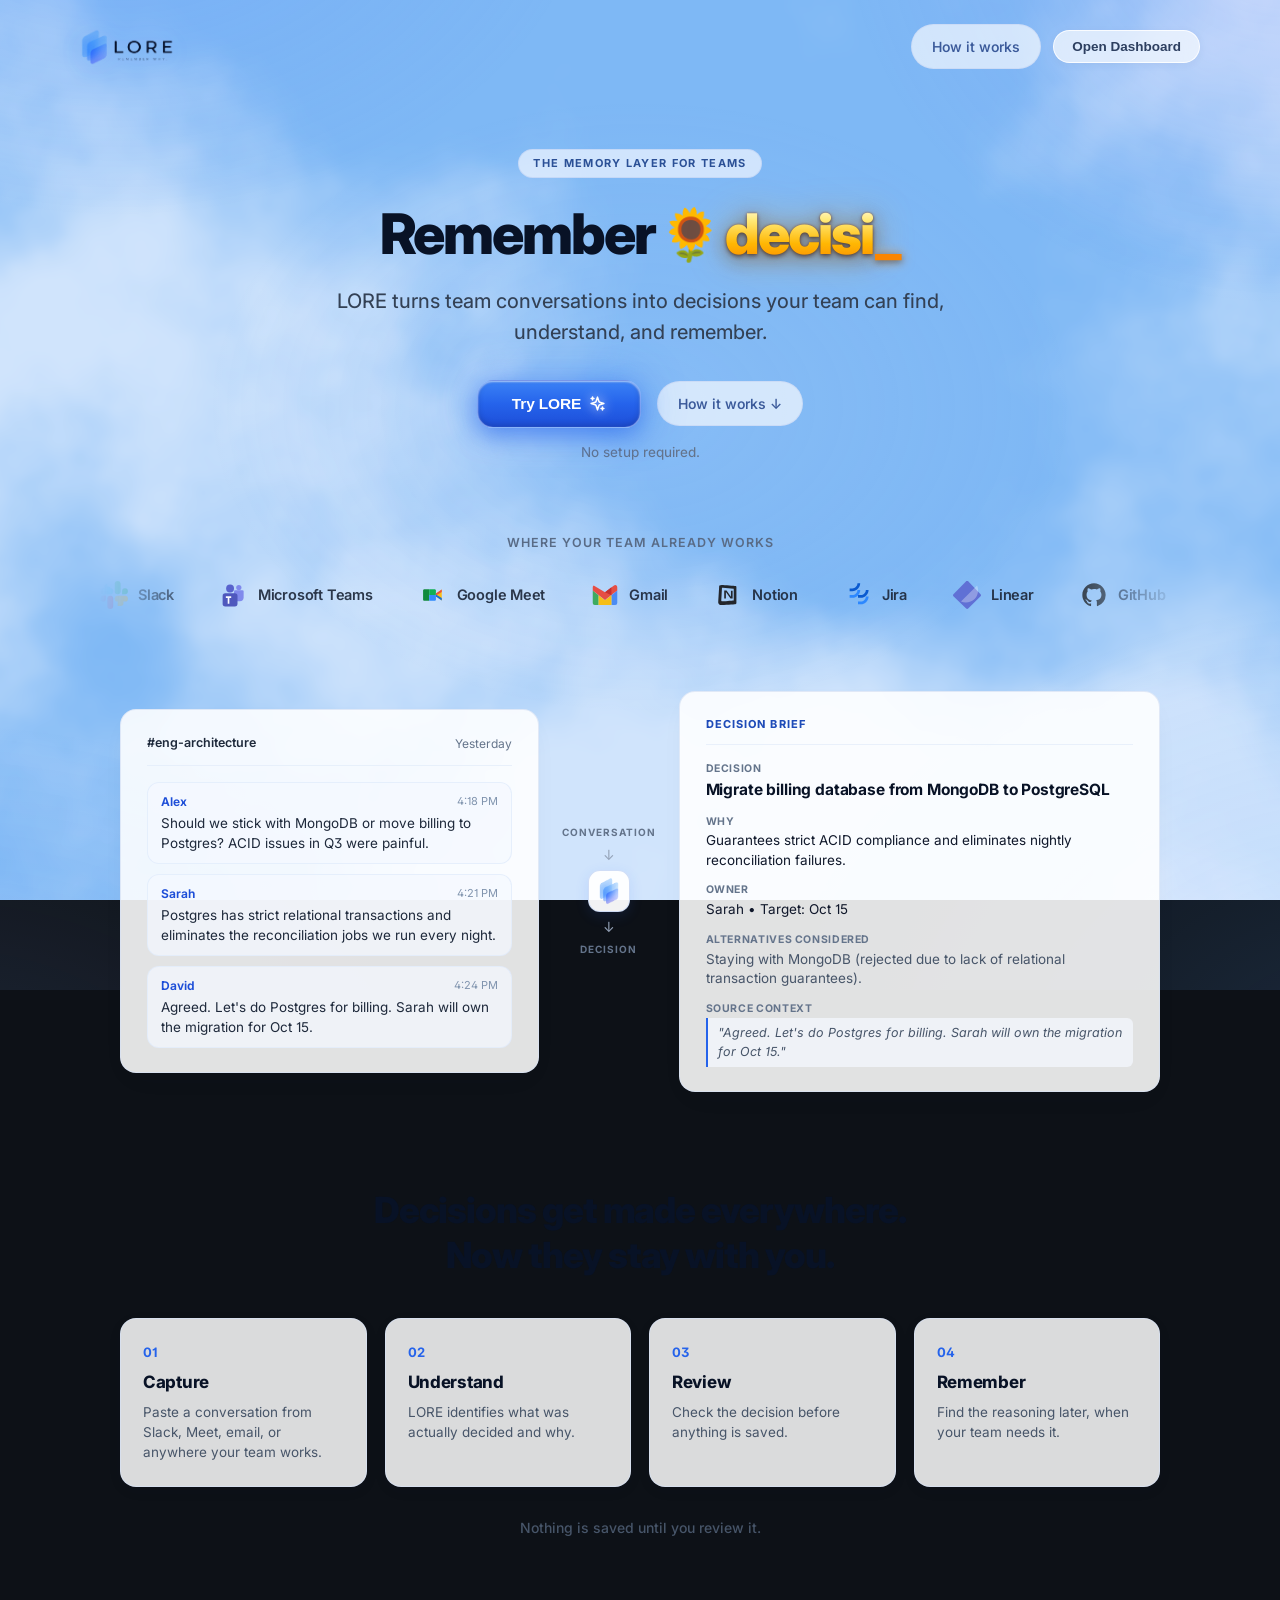
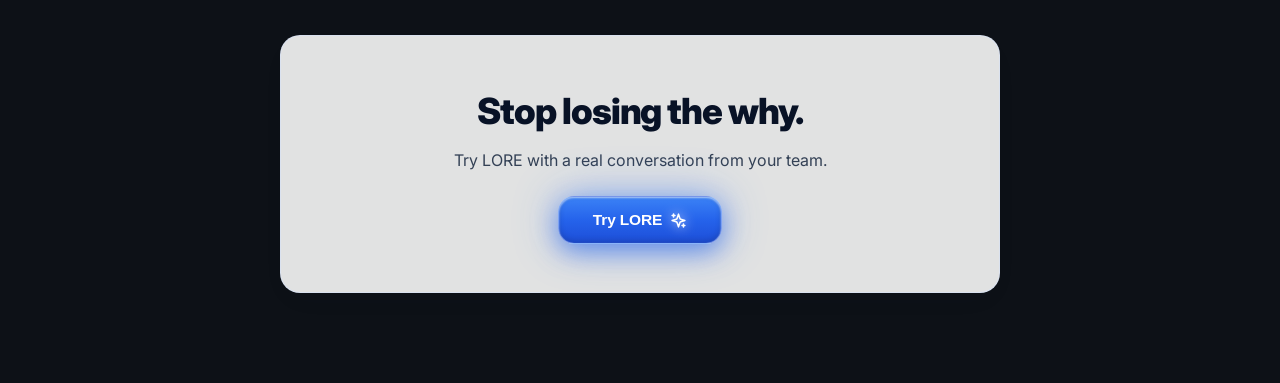
==== commit 33609f9d: "Add continuous scrolling platform logo marquee to landing page" ====
--- a/index.html
+++ b/index.html
@@ -9,7 +9,7 @@
   <link rel="preconnect" href="https://fonts.googleapis.com">
   <link rel="preconnect" href="https://fonts.gstatic.com" crossorigin>
   <link href="https://fonts.googleapis.com/css2?family=Inter:wght@400;500;600;700;800;900&display=swap" rel="stylesheet">
-  <link rel="stylesheet" href="styles.css?v=26">
+  <link rel="stylesheet" href="styles.css?v=27">
 </head>
 <body>
   <canvas id="cloudscapeCanvas" class="cloudscape-bg" aria-hidden="true"></canvas>
@@ -42,6 +42,206 @@
         <a href="#landingVisual" class="landing-subtle-link">How it works ↓</a>
       </div>
       <p class="landing-hero-microcopy">No setup required.</p>
+    </section>
+
+    <!-- PLATFORMS MARQUEE -->
+    <section class="landing-platforms-section" aria-label="Platforms where your team already works">
+      <div class="platforms-header">
+        <p class="platforms-eyebrow">Where your team already works</p>
+      </div>
+      <div class="platforms-marquee-wrap">
+        <div class="platforms-marquee-track">
+          <!-- Primary Platforms Group -->
+          <div class="platforms-group">
+            <div class="platform-logo" title="Slack">
+              <svg class="platform-icon" width="28" height="28" viewBox="0 0 128 128" fill="none" xmlns="http://www.w3.org/2000/svg" aria-hidden="true">
+                <path d="M26.8 80.6a13.4 13.4 0 1 1-13.4-13.4h13.4v13.4zm6.7 0a13.4 13.4 0 1 1 26.8 0v33.5a13.4 13.4 0 1 1-26.8 0V80.6z" fill="#E01E5A"/>
+                <path d="M46.9 26.8a13.4 13.4 0 1 1-13.4-13.4v13.4h13.4zm0 6.7a13.4 13.4 0 1 1 0 26.8H13.4a13.4 13.4 0 1 1 0-26.8h33.5z" fill="#36C5F0"/>
+                <path d="M100.7 46.9a13.4 13.4 0 1 1 13.4 13.4h-13.4V46.9zm-6.7 0a13.4 13.4 0 1 1-26.8 0V13.4a13.4 13.4 0 1 1 26.8 0v33.5z" fill="#2EB67D"/>
+                <path d="M80.6 100.7a13.4 13.4 0 1 1 13.4 13.4h-13.4v-13.4zm0-6.7a13.4 13.4 0 1 1 0-26.8h33.5a13.4 13.4 0 1 1 0 26.8H80.6z" fill="#ECB22E"/>
+              </svg>
+              <span class="platform-name">Slack</span>
+            </div>
+
+            <div class="platform-logo" title="Microsoft Teams">
+              <svg class="platform-icon" width="28" height="28" viewBox="0 0 32 32" fill="none" xmlns="http://www.w3.org/2000/svg" aria-hidden="true">
+                <circle cx="21.5" cy="7.5" r="3" fill="#7B83EB"/>
+                <path d="M16 12a1.5 1.5 0 0 1 1.5-1.5h8A1.5 1.5 0 0 1 27 12v6.5a4.5 4.5 0 0 1-4.5 4.5H17a1 1 0 0 1-1-1V12z" fill="#7B83EB"/>
+                <circle cx="11.5" cy="8.5" r="4.5" fill="#5059C9"/>
+                <rect x="3" y="14" width="17" height="15" rx="3" fill="#464EB8"/>
+                <path d="M12.8 19.3h-2.1v6.7H8.8v-6.7H6.7v-1.8h6.1v1.8z" fill="#FFFFFF"/>
+              </svg>
+              <span class="platform-name">Microsoft Teams</span>
+            </div>
+
+            <div class="platform-logo" title="Google Meet">
+              <svg class="platform-icon" width="28" height="28" viewBox="0 0 48 48" fill="none" xmlns="http://www.w3.org/2000/svg" aria-hidden="true">
+                <path d="M7 16.25C7 15.01 8.01 14 9.25 14h8.25v20H9.25C8.01 34 7 32.99 7 31.75V16.25z" fill="#00832D"/>
+                <path d="M17.5 14H26.75C27.99 14 29 15.01 29 16.25V24H17.5V14z" fill="#00AC47"/>
+                <path d="M17.5 24H29v7.75c0 1.24-1.01 2.25-2.25 2.25H17.5V24z" fill="#2684FC"/>
+                <path d="M29 21.5l10-7v19l-10-7v-5z" fill="#FFBA00"/>
+                <path d="M29 21.5l10-7v4.5l-10 6v-3.5z" fill="#EA4335"/>
+                <path d="M29 26.5l10 7v-4.5l-10-6v3.5z" fill="#0066DA"/>
+              </svg>
+              <span class="platform-name">Google Meet</span>
+            </div>
+
+            <div class="platform-logo" title="Gmail">
+              <svg class="platform-icon" width="28" height="28" viewBox="0 0 48 48" fill="none" xmlns="http://www.w3.org/2000/svg" aria-hidden="true">
+                <path d="M45 16.2v21.3a3.5 3.5 0 0 1-3.5 3.5H35V24.5L45 16.2z" fill="#4285F4"/>
+                <path d="M3 16.2l10 8.3V41H6.5A3.5 3.5 0 0 1 3 37.5V16.2z" fill="#34A853"/>
+                <path d="M35 41V24.5l-11 8.5-11-8.5V41h22z" fill="#FBBC05"/>
+                <path d="M3 16.2L24 32.5 45 16.2V10.5a3.5 3.5 0 0 0-5.6-2.8L24 19.3 4.6 7.7A3.5 3.5 0 0 0 3 10.5v5.7z" fill="#EA4335"/>
+                <path d="M35 24.5V10.5L24 19.3l11 5.2z" fill="#C5221F"/>
+              </svg>
+              <span class="platform-name">Gmail</span>
+            </div>
+
+            <div class="platform-logo" title="Notion">
+              <svg class="platform-icon" width="28" height="28" viewBox="0 0 100 100" fill="none" xmlns="http://www.w3.org/2000/svg" aria-hidden="true">
+                <path fill-rule="evenodd" clip-rule="evenodd" d="M19.5 16.5C21.7 14.8 24.7 14 27.5 14C36.6 14 74.4 17.5 76.5 17.7C78.4 17.9 80 19.3 80 21.2V78.8C80 81.1 78.4 82.9 76.2 83.2C72.8 83.7 34.5 86 25 86C21.4 86 18.2 84.4 16.5 81.5C14.7 78.5 14.8 74.9 15.2 71.5L18.2 24.5C18.4 21.3 18.3 17.4 19.5 16.5ZM28.5 24L26 68.5C25.8 71.2 27.2 72.8 29.8 72.5C33.2 72.2 64.5 69.8 70.5 69.2V27.5L31.8 23.8C29.8 23.6 28.7 23.8 28.5 24ZM36.5 33.5H44.8L60.5 56.5V34.5H66.5V62.5H58.8L42.5 39V62.5H36.5V33.5Z" fill="#18181B"/>
+              </svg>
+              <span class="platform-name">Notion</span>
+            </div>
+
+            <div class="platform-logo" title="Jira">
+              <svg class="platform-icon" width="28" height="28" viewBox="0 0 24 24" fill="none" xmlns="http://www.w3.org/2000/svg" aria-hidden="true">
+                <path d="M11.53 2c0 2.4-1.95 4.35-4.35 4.35H4.82v2.36h2.36c3.7 0 6.71-3.01 6.71-6.71V2h-2.36z" fill="#0052CC"/>
+                <path d="M11.53 7.64c0 2.4-1.95 4.35-4.35 4.35H4.82v2.36h2.36c3.7 0 6.71-3.01 6.71-6.71V7.64h-2.36z" fill="#2684FF"/>
+                <path d="M18.71 7.64c0 2.4-1.95 4.35-4.35 4.35H12v2.36h2.36c3.7 0 6.71-3.01 6.71-6.71V7.64h-2.36z" fill="#0052CC"/>
+                <path d="M18.71 13.28c0 2.4-1.95 4.35-4.35 4.35H12V20h2.36c3.7 0 6.71-3.01 6.71-6.71v-.01h-2.36z" fill="#2684FF"/>
+              </svg>
+              <span class="platform-name">Jira</span>
+            </div>
+
+            <div class="platform-logo" title="Linear">
+              <svg class="platform-icon" width="28" height="28" viewBox="0 0 100 100" fill="none" xmlns="http://www.w3.org/2000/svg" aria-hidden="true">
+                <path d="M1.5 54.2c-2-2-2-5.2 0-7.2L47 0.5c2-2 5.2-2 7.2 0L98.5 47c2 2 2 5.2 0 7.2L54.2 98.5c-2 2-5.2 2-7.2 0L1.5 54.2z" fill="#5E6AD2"/>
+                <path d="M28.5 73.5c16.5 7.5 36.5 3 48.5-9s16.5-32 9-48.5L28.5 73.5z" fill="#FFFFFF" fill-opacity="0.32"/>
+              </svg>
+              <span class="platform-name">Linear</span>
+            </div>
+
+            <div class="platform-logo" title="GitHub">
+              <svg class="platform-icon" width="28" height="28" viewBox="0 0 24 24" fill="none" xmlns="http://www.w3.org/2000/svg" aria-hidden="true">
+                <path fill-rule="evenodd" clip-rule="evenodd" d="M12 2C6.477 2 2 6.484 2 12.017c0 4.425 2.865 8.18 6.839 9.504.5.092.682-.217.682-.483 0-.237-.008-.868-.013-1.703-2.782.605-3.369-1.343-3.369-1.343-.454-1.158-1.11-1.466-1.11-1.466-.908-.62.069-.608.069-.608 1.003.07 1.53 1.032 1.53 1.032.892 1.53 2.341 1.088 2.91.832.092-.647.35-1.088.636-1.338-2.22-.253-4.555-1.113-4.555-4.951 0-1.093.39-1.988 1.029-2.688-.103-.253-.446-1.272.098-2.65 0 0 .84-.27 2.75 1.026A9.564 9.564 0 0112 6.844c.85.004 1.705.115 2.504.337 1.909-1.296 2.747-1.027 2.747-1.027.546 1.379.202 2.398.1 2.651.64.7 1.028 1.595 1.028 2.688 0 3.848-2.339 4.695-4.566 4.943.359.309.678.92.678 1.855 0 1.338-.012 2.419-.012 2.747 0 .268.18.58.688.482A10.019 10.019 0 0022 12.017C22 6.484 17.522 2 12 2z" fill="#24292F"/>
+              </svg>
+              <span class="platform-name">GitHub</span>
+            </div>
+
+            <div class="platform-logo" title="Discord">
+              <svg class="platform-icon" width="28" height="28" viewBox="0 0 24 24" fill="none" xmlns="http://www.w3.org/2000/svg" aria-hidden="true">
+                <path d="M20.317 4.37a19.791 19.791 0 0 0-4.885-1.515.074.074 0 0 0-.079.037c-.21.375-.444.864-.608 1.25a18.27 18.27 0 0 0-5.487 0 12.64 12.64 0 0 0-.617-1.25.077.077 0 0 0-.079-.037A19.736 19.736 0 0 0 3.677 4.37a.07.07 0 0 0-.032.027C.533 9.046-.32 13.58.099 18.057a.082.082 0 0 0 .031.057 19.9 19.9 0 0 0 5.993 3.03.078.078 0 0 0 .084-.028c.462-.63.874-1.295 1.226-1.994.021-.041.001-.09-.041-.106a13.107 13.107 0 0 1-1.872-.892.077.077 0 0 1-.008-.128 10.2 10.2 0 0 0 .372-.292.074.074 0 0 1 .077-.01c3.929 1.793 8.18 1.793 12.061 0a.074.074 0 0 1 .078.01c.12.098.246.198.373.292a.077.077 0 0 1-.006.127 12.299 12.299 0 0 1-1.873.894.077.077 0 0 0-.041.107c.36.698.772 1.362 1.225 1.993a.076.076 0 0 0 .084.028 19.839 19.839 0 0 0 6.002-3.03.077.077 0 0 0 .032-.054c.5-5.177-.838-9.674-3.549-13.66a.061.061 0 0 0-.031-.028zM8.02 15.33c-1.183 0-2.157-1.085-2.157-2.419 0-1.333.956-2.419 2.157-2.419 1.21 0 2.176 1.096 2.157 2.42 0 1.333-.956 2.418-2.157 2.418zm7.975 0c-1.183 0-2.157-1.085-2.157-2.419 0-1.333.955-2.419 2.157-2.419 1.21 0 2.176 1.096 2.157 2.42 0 1.333-.946 2.418-2.157 2.418z" fill="#5865F2"/>
+              </svg>
+              <span class="platform-name">Discord</span>
+            </div>
+
+            <div class="platform-logo" title="Google Docs">
+              <svg class="platform-icon" width="28" height="28" viewBox="0 0 48 48" fill="none" xmlns="http://www.w3.org/2000/svg" aria-hidden="true">
+                <path d="M30 4H12a4 4 0 0 0-4 4v32a4 4 0 0 0 4 4h24a4 4 0 0 0 4-4V14L30 4z" fill="#4285F4"/>
+                <path d="M30 4v10h10L30 4z" fill="#A1C2FA"/>
+                <path d="M16 22h16v2.5H16V22zm0 6h16v2.5H16V28zm0 6h10v2.5H16V34z" fill="#FFFFFF"/>
+              </svg>
+              <span class="platform-name">Google Docs</span>
+            </div>
+          </div>
+
+          <!-- Secondary Platforms Group (Duplicate for Seamless Infinite Loop) -->
+          <div class="platforms-group" aria-hidden="true">
+            <div class="platform-logo" title="Slack">
+              <svg class="platform-icon" width="28" height="28" viewBox="0 0 128 128" fill="none" xmlns="http://www.w3.org/2000/svg" aria-hidden="true">
+                <path d="M26.8 80.6a13.4 13.4 0 1 1-13.4-13.4h13.4v13.4zm6.7 0a13.4 13.4 0 1 1 26.8 0v33.5a13.4 13.4 0 1 1-26.8 0V80.6z" fill="#E01E5A"/>
+                <path d="M46.9 26.8a13.4 13.4 0 1 1-13.4-13.4v13.4h13.4zm0 6.7a13.4 13.4 0 1 1 0 26.8H13.4a13.4 13.4 0 1 1 0-26.8h33.5z" fill="#36C5F0"/>
+                <path d="M100.7 46.9a13.4 13.4 0 1 1 13.4 13.4h-13.4V46.9zm-6.7 0a13.4 13.4 0 1 1-26.8 0V13.4a13.4 13.4 0 1 1 26.8 0v33.5z" fill="#2EB67D"/>
+                <path d="M80.6 100.7a13.4 13.4 0 1 1 13.4 13.4h-13.4v-13.4zm0-6.7a13.4 13.4 0 1 1 0-26.8h33.5a13.4 13.4 0 1 1 0 26.8H80.6z" fill="#ECB22E"/>
+              </svg>
+              <span class="platform-name">Slack</span>
+            </div>
+
+            <div class="platform-logo" title="Microsoft Teams">
+              <svg class="platform-icon" width="28" height="28" viewBox="0 0 32 32" fill="none" xmlns="http://www.w3.org/2000/svg" aria-hidden="true">
+                <circle cx="21.5" cy="7.5" r="3" fill="#7B83EB"/>
+                <path d="M16 12a1.5 1.5 0 0 1 1.5-1.5h8A1.5 1.5 0 0 1 27 12v6.5a4.5 4.5 0 0 1-4.5 4.5H17a1 1 0 0 1-1-1V12z" fill="#7B83EB"/>
+                <circle cx="11.5" cy="8.5" r="4.5" fill="#5059C9"/>
+                <rect x="3" y="14" width="17" height="15" rx="3" fill="#464EB8"/>
+                <path d="M12.8 19.3h-2.1v6.7H8.8v-6.7H6.7v-1.8h6.1v1.8z" fill="#FFFFFF"/>
+              </svg>
+              <span class="platform-name">Microsoft Teams</span>
+            </div>
+
+            <div class="platform-logo" title="Google Meet">
+              <svg class="platform-icon" width="28" height="28" viewBox="0 0 48 48" fill="none" xmlns="http://www.w3.org/2000/svg" aria-hidden="true">
+                <path d="M7 16.25C7 15.01 8.01 14 9.25 14h8.25v20H9.25C8.01 34 7 32.99 7 31.75V16.25z" fill="#00832D"/>
+                <path d="M17.5 14H26.75C27.99 14 29 15.01 29 16.25V24H17.5V14z" fill="#00AC47"/>
+                <path d="M17.5 24H29v7.75c0 1.24-1.01 2.25-2.25 2.25H17.5V24z" fill="#2684FC"/>
+                <path d="M29 21.5l10-7v19l-10-7v-5z" fill="#FFBA00"/>
+                <path d="M29 21.5l10-7v4.5l-10 6v-3.5z" fill="#EA4335"/>
+                <path d="M29 26.5l10 7v-4.5l-10-6v3.5z" fill="#0066DA"/>
+              </svg>
+              <span class="platform-name">Google Meet</span>
+            </div>
+
+            <div class="platform-logo" title="Gmail">
+              <svg class="platform-icon" width="28" height="28" viewBox="0 0 48 48" fill="none" xmlns="http://www.w3.org/2000/svg" aria-hidden="true">
+                <path d="M45 16.2v21.3a3.5 3.5 0 0 1-3.5 3.5H35V24.5L45 16.2z" fill="#4285F4"/>
+                <path d="M3 16.2l10 8.3V41H6.5A3.5 3.5 0 0 1 3 37.5V16.2z" fill="#34A853"/>
+                <path d="M35 41V24.5l-11 8.5-11-8.5V41h22z" fill="#FBBC05"/>
+                <path d="M3 16.2L24 32.5 45 16.2V10.5a3.5 3.5 0 0 0-5.6-2.8L24 19.3 4.6 7.7A3.5 3.5 0 0 0 3 10.5v5.7z" fill="#EA4335"/>
+                <path d="M35 24.5V10.5L24 19.3l11 5.2z" fill="#C5221F"/>
+              </svg>
+              <span class="platform-name">Gmail</span>
+            </div>
+
+            <div class="platform-logo" title="Notion">
+              <svg class="platform-icon" width="28" height="28" viewBox="0 0 100 100" fill="none" xmlns="http://www.w3.org/2000/svg" aria-hidden="true">
+                <path fill-rule="evenodd" clip-rule="evenodd" d="M19.5 16.5C21.7 14.8 24.7 14 27.5 14C36.6 14 74.4 17.5 76.5 17.7C78.4 17.9 80 19.3 80 21.2V78.8C80 81.1 78.4 82.9 76.2 83.2C72.8 83.7 34.5 86 25 86C21.4 86 18.2 84.4 16.5 81.5C14.7 78.5 14.8 74.9 15.2 71.5L18.2 24.5C18.4 21.3 18.3 17.4 19.5 16.5ZM28.5 24L26 68.5C25.8 71.2 27.2 72.8 29.8 72.5C33.2 72.2 64.5 69.8 70.5 69.2V27.5L31.8 23.8C29.8 23.6 28.7 23.8 28.5 24ZM36.5 33.5H44.8L60.5 56.5V34.5H66.5V62.5H58.8L42.5 39V62.5H36.5V33.5Z" fill="#18181B"/>
+              </svg>
+              <span class="platform-name">Notion</span>
+            </div>
+
+            <div class="platform-logo" title="Jira">
+              <svg class="platform-icon" width="28" height="28" viewBox="0 0 24 24" fill="none" xmlns="http://www.w3.org/2000/svg" aria-hidden="true">
+                <path d="M11.53 2c0 2.4-1.95 4.35-4.35 4.35H4.82v2.36h2.36c3.7 0 6.71-3.01 6.71-6.71V2h-2.36z" fill="#0052CC"/>
+                <path d="M11.53 7.64c0 2.4-1.95 4.35-4.35 4.35H4.82v2.36h2.36c3.7 0 6.71-3.01 6.71-6.71V7.64h-2.36z" fill="#2684FF"/>
+                <path d="M18.71 7.64c0 2.4-1.95 4.35-4.35 4.35H12v2.36h2.36c3.7 0 6.71-3.01 6.71-6.71V7.64h-2.36z" fill="#0052CC"/>
+                <path d="M18.71 13.28c0 2.4-1.95 4.35-4.35 4.35H12V20h2.36c3.7 0 6.71-3.01 6.71-6.71v-.01h-2.36z" fill="#2684FF"/>
+              </svg>
+              <span class="platform-name">Jira</span>
+            </div>
+
+            <div class="platform-logo" title="Linear">
+              <svg class="platform-icon" width="28" height="28" viewBox="0 0 100 100" fill="none" xmlns="http://www.w3.org/2000/svg" aria-hidden="true">
+                <path d="M1.5 54.2c-2-2-2-5.2 0-7.2L47 0.5c2-2 5.2-2 7.2 0L98.5 47c2 2 2 5.2 0 7.2L54.2 98.5c-2 2-5.2 2-7.2 0L1.5 54.2z" fill="#5E6AD2"/>
+                <path d="M28.5 73.5c16.5 7.5 36.5 3 48.5-9s16.5-32 9-48.5L28.5 73.5z" fill="#FFFFFF" fill-opacity="0.32"/>
+              </svg>
+              <span class="platform-name">Linear</span>
+            </div>
+
+            <div class="platform-logo" title="GitHub">
+              <svg class="platform-icon" width="28" height="28" viewBox="0 0 24 24" fill="none" xmlns="http://www.w3.org/2000/svg" aria-hidden="true">
+                <path fill-rule="evenodd" clip-rule="evenodd" d="M12 2C6.477 2 2 6.484 2 12.017c0 4.425 2.865 8.18 6.839 9.504.5.092.682-.217.682-.483 0-.237-.008-.868-.013-1.703-2.782.605-3.369-1.343-3.369-1.343-.454-1.158-1.11-1.466-1.11-1.466-.908-.62.069-.608.069-.608 1.003.07 1.53 1.032 1.53 1.032.892 1.53 2.341 1.088 2.91.832.092-.647.35-1.088.636-1.338-2.22-.253-4.555-1.113-4.555-4.951 0-1.093.39-1.988 1.029-2.688-.103-.253-.446-1.272.098-2.65 0 0 .84-.27 2.75 1.026A9.564 9.564 0 0112 6.844c.85.004 1.705.115 2.504.337 1.909-1.296 2.747-1.027 2.747-1.027.546 1.379.202 2.398.1 2.651.64.7 1.028 1.595 1.028 2.688 0 3.848-2.339 4.695-4.566 4.943.359.309.678.92.678 1.855 0 1.338-.012 2.419-.012 2.747 0 .268.18.58.688.482A10.019 10.019 0 0022 12.017C22 6.484 17.522 2 12 2z" fill="#24292F"/>
+              </svg>
+              <span class="platform-name">GitHub</span>
+            </div>
+
+            <div class="platform-logo" title="Discord">
+              <svg class="platform-icon" width="28" height="28" viewBox="0 0 24 24" fill="none" xmlns="http://www.w3.org/2000/svg" aria-hidden="true">
+                <path d="M20.317 4.37a19.791 19.791 0 0 0-4.885-1.515.074.074 0 0 0-.079.037c-.21.375-.444.864-.608 1.25a18.27 18.27 0 0 0-5.487 0 12.64 12.64 0 0 0-.617-1.25.077.077 0 0 0-.079-.037A19.736 19.736 0 0 0 3.677 4.37a.07.07 0 0 0-.032.027C.533 9.046-.32 13.58.099 18.057a.082.082 0 0 0 .031.057 19.9 19.9 0 0 0 5.993 3.03.078.078 0 0 0 .084-.028c.462-.63.874-1.295 1.226-1.994.021-.041.001-.09-.041-.106a13.107 13.107 0 0 1-1.872-.892.077.077 0 0 1-.008-.128 10.2 10.2 0 0 0 .372-.292.074.074 0 0 1 .077-.01c3.929 1.793 8.18 1.793 12.061 0a.074.074 0 0 1 .078.01c.12.098.246.198.373.292a.077.077 0 0 1-.006.127 12.299 12.299 0 0 1-1.873.894.077.077 0 0 0-.041.107c.36.698.772 1.362 1.225 1.993a.076.076 0 0 0 .084.028 19.839 19.839 0 0 0 6.002-3.03.077.077 0 0 0 .032-.054c.5-5.177-.838-9.674-3.549-13.66a.061.061 0 0 0-.031-.028zM8.02 15.33c-1.183 0-2.157-1.085-2.157-2.419 0-1.333.956-2.419 2.157-2.419 1.21 0 2.176 1.096 2.157 2.42 0 1.333-.956 2.418-2.157 2.418zm7.975 0c-1.183 0-2.157-1.085-2.157-2.419 0-1.333.955-2.419 2.157-2.419 1.21 0 2.176 1.096 2.157 2.42 0 1.333-.946 2.418-2.157 2.418z" fill="#5865F2"/>
+              </svg>
+              <span class="platform-name">Discord</span>
+            </div>
+
+            <div class="platform-logo" title="Google Docs">
+              <svg class="platform-icon" width="28" height="28" viewBox="0 0 48 48" fill="none" xmlns="http://www.w3.org/2000/svg" aria-hidden="true">
+                <path d="M30 4H12a4 4 0 0 0-4 4v32a4 4 0 0 0 4 4h24a4 4 0 0 0 4-4V14L30 4z" fill="#4285F4"/>
+                <path d="M30 4v10h10L30 4z" fill="#A1C2FA"/>
+                <path d="M16 22h16v2.5H16V22zm0 6h16v2.5H16V28zm0 6h10v2.5H16V34z" fill="#FFFFFF"/>
+              </svg>
+              <span class="platform-name">Google Docs</span>
+            </div>
+          </div>
+        </div>
+      </div>
     </section>
 
     <!-- 2. PRODUCT TRANSFORMATION -->
--- a/styles.css
+++ b/styles.css
@@ -2335,6 +2335,104 @@
   font-weight: 450;
 }
 
+/* PLATFORMS CONTINUOUS SCROLLING MARQUEE */
+.landing-platforms-section {
+  width: 100%;
+  max-width: 1080px;
+  margin: 0 auto 72px;
+  text-align: center;
+  position: relative;
+  overflow: hidden;
+}
+
+.platforms-header {
+  margin-bottom: 18px;
+}
+
+.platforms-eyebrow {
+  font-size: 12.5px;
+  font-weight: 600;
+  letter-spacing: 0.08em;
+  text-transform: uppercase;
+  color: #596b86;
+  margin: 0;
+  user-select: none;
+}
+
+.platforms-marquee-wrap {
+  width: 100%;
+  overflow: hidden;
+  position: relative;
+  padding: 10px 0;
+  mask-image: linear-gradient(to right, transparent 0%, black 10%, black 90%, transparent 100%);
+  -webkit-mask-image: linear-gradient(to right, transparent 0%, black 10%, black 90%, transparent 100%);
+}
+
+.platforms-marquee-track {
+  display: flex;
+  width: max-content;
+  animation: platformsMarqueeScroll 38s linear infinite;
+  will-change: transform;
+}
+
+.platforms-marquee-wrap:hover .platforms-marquee-track {
+  animation-play-state: paused;
+}
+
+.platforms-group {
+  display: flex;
+  align-items: center;
+  gap: 46px;
+  padding-right: 46px;
+  flex-shrink: 0;
+}
+
+.platform-logo {
+  display: inline-flex;
+  align-items: center;
+  gap: 10px;
+  flex-shrink: 0;
+  cursor: default;
+  user-select: none;
+  opacity: 0.92;
+  transition: opacity 0.2s ease, transform 0.2s ease;
+}
+
+.platform-logo:hover {
+  opacity: 1;
+  transform: translateY(-1.5px);
+}
+
+.platform-icon {
+  width: 28px;
+  height: 28px;
+  flex-shrink: 0;
+  display: block;
+}
+
+.platform-name {
+  font-size: 14.5px;
+  font-weight: 600;
+  color: #1e293b;
+  letter-spacing: -0.015em;
+  white-space: nowrap;
+}
+
+@keyframes platformsMarqueeScroll {
+  0% {
+    transform: translateX(0);
+  }
+  100% {
+    transform: translateX(-50%);
+  }
+}
+
+@media (prefers-reduced-motion: reduce) {
+  .platforms-marquee-track {
+    animation: none;
+  }
+}
+
 /* 2. PRODUCT TRANSFORMATION */
 .landing-visual-section {
   max-width: 1040px;
@@ -2682,7 +2780,25 @@
 /* 2. Tablets & Small Laptops (768px - 1023px) */
 @media (max-width: 960px) {
   .landing-hero {
-    margin: 40px auto 56px;
+    margin: 40px auto 44px;
+  }
+
+  .landing-platforms-section {
+    margin: 0 auto 56px;
+  }
+
+  .platforms-group {
+    gap: 36px;
+    padding-right: 36px;
+  }
+
+  .platform-icon {
+    width: 26px;
+    height: 26px;
+  }
+
+  .platform-name {
+    font-size: 13.5px;
   }
 
   .landing-supporting {
@@ -2741,7 +2857,21 @@
   }
 
   .landing-hero {
-    margin: 32px auto 48px;
+    margin: 32px auto 36px;
+  }
+
+  .landing-platforms-section {
+    margin: 0 auto 48px;
+  }
+
+  .platforms-group {
+    gap: 30px;
+    padding-right: 30px;
+  }
+
+  .platforms-marquee-wrap {
+    mask-image: linear-gradient(to right, transparent 0%, black 8%, black 92%, transparent 100%);
+    -webkit-mask-image: linear-gradient(to right, transparent 0%, black 8%, black 92%, transparent 100%);
   }
 
   .landing-eyebrow {
@@ -2840,6 +2970,33 @@
     padding-bottom: 48px;
   }
 
+  .landing-platforms-section {
+    margin: 0 auto 38px;
+  }
+
+  .platforms-header {
+    margin-bottom: 14px;
+  }
+
+  .platforms-eyebrow {
+    font-size: 11px;
+    letter-spacing: 0.06em;
+  }
+
+  .platforms-group {
+    gap: 22px;
+    padding-right: 22px;
+  }
+
+  .platform-icon {
+    width: 24px;
+    height: 24px;
+  }
+
+  .platform-name {
+    font-size: 12.5px;
+  }
+
   .landing-headline {
     font-size: clamp(17px, 5.3vw, 24px);
     letter-spacing: -0.02em;
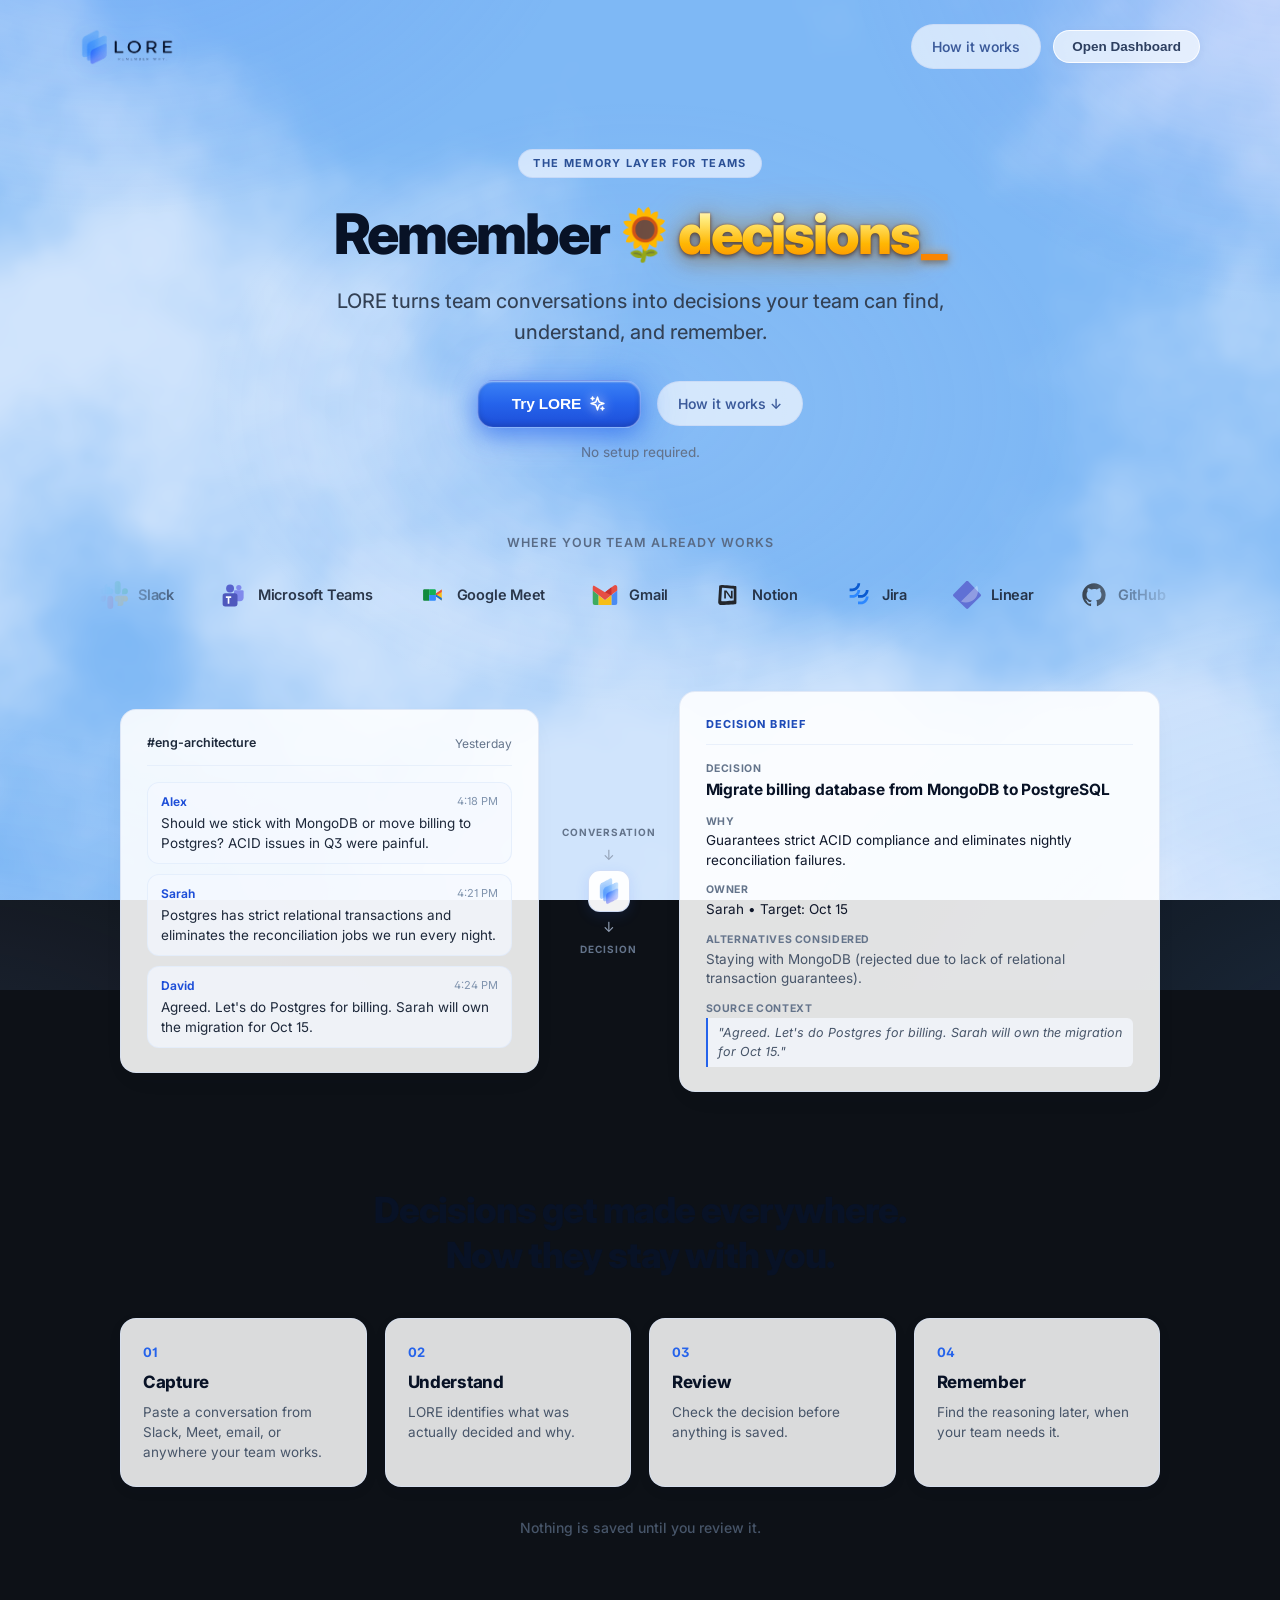
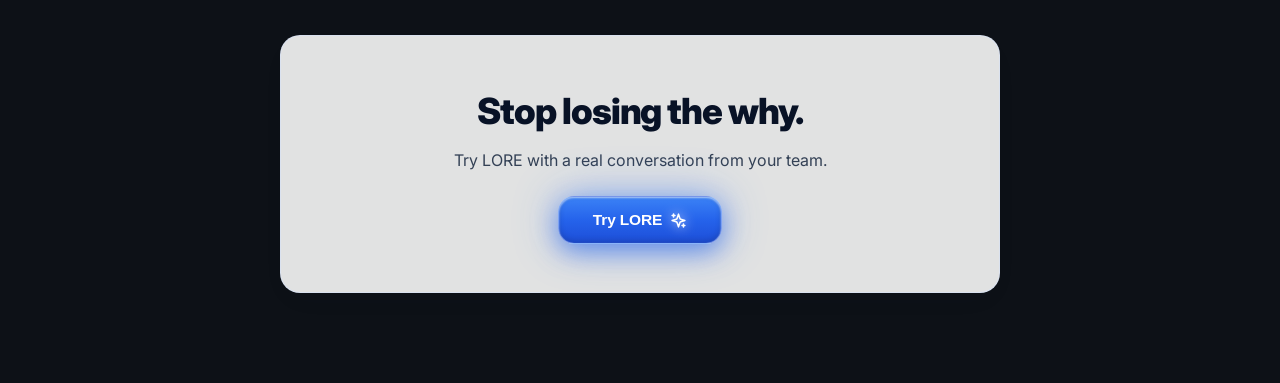
==== commit ea05431f: "Implement Ask Lore decision memory intelligence query system" ====
--- a/index.html
+++ b/index.html
@@ -400,6 +400,10 @@
             <svg xmlns="http://www.w3.org/2000/svg" width="15" height="15" viewBox="0 0 24 24" fill="none" stroke="currentColor" stroke-width="2.2" stroke-linecap="round" stroke-linejoin="round" aria-hidden="true"><circle cx="12" cy="12" r="10"/><path d="M9.09 9a3 3 0 0 1 5.83 1c0 2-3 3-3 3"/><path d="M12 17h.01"/></svg>
             <span>How it works</span>
           </button>
+          <button id="headerAskLoreBtn" class="btn btn-ghost btn-ask-lore-nav" title="Ask Lore anything about why your team made a decision">
+            <svg xmlns="http://www.w3.org/2000/svg" width="15" height="15" viewBox="0 0 24 24" fill="none" stroke="currentColor" stroke-width="2.2" stroke-linecap="round" stroke-linejoin="round" aria-hidden="true"><circle cx="11" cy="11" r="8"/><path d="m21 21-4.3-4.3"/></svg>
+            <span>Ask Lore</span>
+          </button>
           <button id="addDecisionBtn" class="btn btn-ghost">
             <svg xmlns="http://www.w3.org/2000/svg" width="16" height="16" viewBox="0 0 24 24" fill="none" stroke="currentColor" stroke-width="2.4" stroke-linecap="round" stroke-linejoin="round" aria-hidden="true"><path d="M5 12h14"/><path d="M12 5v14"/></svg>
             Add Decision
@@ -413,6 +417,83 @@
     </header>
 
   <main class="container">
+    <!-- ASK LORE INTERFACE -->
+    <section id="askLoreSection" class="ask-lore-section" aria-label="Ask Lore anything about why your team made a decision">
+      <div class="ask-lore-card">
+        <div class="ask-lore-header">
+          <div class="ask-lore-eyebrow">
+            <svg width="12" height="12" viewBox="0 0 24 24" fill="none" stroke="currentColor" stroke-width="2.5" stroke-linecap="round" stroke-linejoin="round" aria-hidden="true"><path d="m12 3-1.912 5.813a2 2 0 0 1-1.275 1.275L3 12l5.813 1.912a2 2 0 0 1 1.275 1.275L12 21l1.912-5.813a2 2 0 0 1 1.275-1.275L21 12l-5.813-1.912a2 2 0 0 1-1.275-1.275L12 3Z"/></svg>
+            <span>ASK LORE</span>
+          </div>
+          <p class="ask-lore-subtitle">Ask Lore anything about why your team made a decision.</p>
+        </div>
+
+        <form id="askLoreForm" class="ask-lore-form" novalidate>
+          <div class="ask-lore-input-wrap">
+            <span class="ask-lore-input-icon" aria-hidden="true">
+              <svg xmlns="http://www.w3.org/2000/svg" width="17" height="17" viewBox="0 0 24 24" fill="none" stroke="currentColor" stroke-width="2.2" stroke-linecap="round" stroke-linejoin="round"><circle cx="11" cy="11" r="8"/><path d="m21 21-4.3-4.3"/></svg>
+            </span>
+            <input
+              id="askLoreInput"
+              type="text"
+              class="ask-lore-input"
+              placeholder="Why did we choose PostgreSQL for billing?"
+              autocomplete="off"
+            />
+            <button type="submit" id="askLoreSubmitBtn" class="btn btn-primary ask-lore-btn">
+              <span>Ask Lore</span>
+              <svg xmlns="http://www.w3.org/2000/svg" width="14" height="14" viewBox="0 0 24 24" fill="none" stroke="currentColor" stroke-width="2.2" stroke-linecap="round" stroke-linejoin="round" aria-hidden="true"><path d="M5 12h14"/><path d="m12 5 7 7-7 7"/></svg>
+            </button>
+          </div>
+        </form>
+
+        <div class="ask-lore-suggestions" aria-label="Suggested questions">
+          <button type="button" class="ask-chip" data-q="Why did we choose this?">Why did we choose this?</button>
+          <button type="button" class="ask-chip" data-q="What did we decide about pricing?">What did we decide about pricing?</button>
+          <button type="button" class="ask-chip" data-q="Who owns this decision?">Who owns this decision?</button>
+          <button type="button" class="ask-chip" data-q="What alternatives did we consider?">What alternatives did we consider?</button>
+          <button type="button" class="ask-chip" data-q="Which decisions need review?">Which decisions need review?</button>
+        </div>
+
+        <!-- Result / Answer Panel -->
+        <div id="askLoreResultPanel" class="ask-lore-result" hidden>
+          <div class="ask-result-head">
+            <div class="ask-user-question">
+              <span class="ask-q-label">User question:</span>
+              <span id="askResultQuestion" class="ask-q-text"></span>
+            </div>
+            <button type="button" id="askResultResetBtn" class="ask-reset-btn" title="Clear and ask another question">
+              <svg xmlns="http://www.w3.org/2000/svg" width="14" height="14" viewBox="0 0 24 24" fill="none" stroke="currentColor" stroke-width="2.2" stroke-linecap="round" stroke-linejoin="round" aria-hidden="true"><path d="M18 6 6 18"/><path d="m6 6 12 12"/></svg>
+              <span>Clear</span>
+            </button>
+          </div>
+
+          <div id="askResultLoading" class="ask-result-loading" hidden>
+            <div class="ask-loading-spinner" aria-hidden="true"></div>
+            <span>Searching team memory &amp; reasoning…</span>
+          </div>
+
+          <div id="askResultAnswerBox" class="ask-answer-box" hidden>
+            <div class="ask-answer-heading">Answer</div>
+            <p id="askResultAnswerText" class="ask-answer-text"></p>
+            <div id="askResultSources" class="ask-sources-list"></div>
+          </div>
+
+          <!-- No-Memory State -->
+          <div id="askResultNoMemory" class="ask-no-memory-box" hidden>
+            <div class="no-memory-message">
+              <p class="no-memory-primary">I couldn't find a decision in Lore that answers this.</p>
+              <p class="no-memory-secondary">Try capturing the conversation where this decision was made.</p>
+            </div>
+            <button type="button" id="askCaptureBtn" class="btn btn-primary btn-sm">
+              <svg xmlns="http://www.w3.org/2000/svg" width="14" height="14" viewBox="0 0 24 24" fill="none" stroke="currentColor" stroke-width="2" stroke-linecap="round" stroke-linejoin="round" aria-hidden="true"><path d="m12 3-1.912 5.813a2 2 0 0 1-1.275 1.275L3 12l5.813 1.912a2 2 0 0 1 1.275 1.275L12 21l1.912-5.813a2 2 0 0 1 1.275-1.275L21 12l-5.813-1.912a2 2 0 0 1-1.275-1.275L12 3Z"/></svg>
+              <span>Capture a conversation</span>
+            </button>
+          </div>
+        </div>
+      </div>
+    </section>
+
     <section id="stats" class="stats" aria-live="polite">
       <div class="stat stat-clickable" id="statTotalBox" role="button" tabindex="0" title="Click to show all decisions">
         <span class="stat-dot total" aria-hidden="true"></span>
--- a/styles.css
+++ b/styles.css
@@ -334,6 +334,425 @@
   max-width: 1080px;
   margin: 0 auto;
   padding: 24px 20px 72px;
+}
+
+/* ASK LORE INTERFACE */
+.ask-lore-section {
+  margin-bottom: 22px;
+}
+
+.ask-lore-card {
+  background: var(--glass-sheen);
+  border: 1px solid rgba(255, 255, 255, 0.76);
+  border-radius: var(--radius-lg);
+  padding: 24px 28px;
+  box-shadow: var(--glass-edge), var(--glass-rim), var(--glass-shadow);
+  backdrop-filter: blur(24px) saturate(160%);
+  -webkit-backdrop-filter: blur(24px) saturate(160%);
+  position: relative;
+  transition: border-color 0.2s ease, box-shadow 0.2s ease;
+}
+
+.ask-lore-card:focus-within {
+  border-color: rgba(47, 107, 255, 0.45);
+  box-shadow: var(--glass-edge), var(--glass-rim), 0 16px 36px -12px rgba(47, 107, 255, 0.18);
+}
+
+.ask-lore-header {
+  margin-bottom: 14px;
+}
+
+.ask-lore-eyebrow {
+  display: inline-flex;
+  align-items: center;
+  gap: 6px;
+  font-size: 11px;
+  font-weight: 750;
+  letter-spacing: 0.12em;
+  text-transform: uppercase;
+  color: #2563eb;
+  background: rgba(37, 99, 235, 0.08);
+  border: 1px solid rgba(37, 99, 235, 0.2);
+  padding: 4px 10px;
+  border-radius: 9999px;
+  margin-bottom: 6px;
+}
+
+.ask-lore-subtitle {
+  font-size: 14.5px;
+  color: var(--text-soft);
+  font-weight: 500;
+  margin: 0;
+}
+
+.ask-lore-form {
+  margin-bottom: 14px;
+}
+
+.ask-lore-input-wrap {
+  display: flex;
+  align-items: center;
+  gap: 10px;
+  background: rgba(255, 255, 255, 0.85);
+  border: 1.5px solid rgba(180, 205, 245, 0.65);
+  border-radius: 14px;
+  padding: 5px 6px 5px 14px;
+  box-shadow: inset 0 1px 2px rgba(15, 28, 46, 0.04), 0 2px 8px rgba(37, 99, 235, 0.04);
+  transition: border-color 0.2s ease, box-shadow 0.2s ease, background 0.2s ease;
+}
+
+.ask-lore-input-wrap:focus-within {
+  background: #ffffff;
+  border-color: #2563eb;
+  box-shadow: 0 0 0 3px rgba(37, 99, 235, 0.15), 0 4px 14px rgba(37, 99, 235, 0.08);
+}
+
+.ask-lore-input-icon {
+  color: #64748b;
+  display: flex;
+  align-items: center;
+  flex-shrink: 0;
+}
+
+.ask-lore-input {
+  flex: 1;
+  border: none;
+  outline: none;
+  background: transparent;
+  font-family: var(--font);
+  font-size: 15px;
+  color: var(--text);
+  font-weight: 500;
+  min-width: 0;
+}
+
+.ask-lore-input::placeholder {
+  color: #94a3b8;
+  font-weight: 400;
+}
+
+.ask-lore-btn {
+  display: inline-flex;
+  align-items: center;
+  gap: 6px;
+  padding: 9px 18px;
+  font-size: 13.5px;
+  font-weight: 600;
+  border-radius: 10px;
+  white-space: nowrap;
+  flex-shrink: 0;
+}
+
+/* Subtle suggestion chips */
+.ask-lore-suggestions {
+  display: flex;
+  align-items: center;
+  flex-wrap: wrap;
+  gap: 8px;
+}
+
+.ask-chip {
+  background: rgba(255, 255, 255, 0.7);
+  border: 1px solid rgba(190, 210, 245, 0.6);
+  border-radius: 9999px;
+  padding: 5px 12px;
+  font-family: var(--font);
+  font-size: 12.5px;
+  font-weight: 500;
+  color: #334155;
+  cursor: pointer;
+  transition: all 0.15s ease;
+  user-select: none;
+}
+
+.ask-chip:hover {
+  background: #ffffff;
+  color: #1d4ed8;
+  border-color: rgba(37, 99, 235, 0.4);
+  transform: translateY(-1px);
+  box-shadow: 0 2px 8px rgba(37, 99, 235, 0.08);
+}
+
+/* Result / Answer Panel */
+.ask-lore-result {
+  margin-top: 20px;
+  padding-top: 18px;
+  border-top: 1px solid rgba(142, 158, 250, 0.2);
+  animation: askFadeIn 0.25s ease;
+}
+
+@keyframes askFadeIn {
+  from { opacity: 0; transform: translateY(-4px); }
+  to { opacity: 1; transform: translateY(0); }
+}
+
+.ask-result-head {
+  display: flex;
+  align-items: flex-start;
+  justify-content: space-between;
+  gap: 12px;
+  margin-bottom: 14px;
+}
+
+.ask-user-question {
+  display: flex;
+  align-items: baseline;
+  gap: 6px;
+  font-size: 13.5px;
+  line-height: 1.45;
+  flex-wrap: wrap;
+}
+
+.ask-q-label {
+  font-weight: 700;
+  color: #64748b;
+  text-transform: uppercase;
+  font-size: 11px;
+  letter-spacing: 0.06em;
+}
+
+.ask-q-text {
+  font-weight: 600;
+  color: var(--text);
+  font-style: italic;
+}
+
+.ask-reset-btn {
+  display: inline-flex;
+  align-items: center;
+  gap: 4px;
+  background: transparent;
+  border: none;
+  font-family: var(--font);
+  font-size: 12px;
+  font-weight: 600;
+  color: #64748b;
+  cursor: pointer;
+  padding: 4px 8px;
+  border-radius: 6px;
+  transition: all 0.15s ease;
+}
+
+.ask-reset-btn:hover {
+  color: #0f172a;
+  background: rgba(0, 0, 0, 0.05);
+}
+
+/* Loading */
+.ask-result-loading {
+  display: flex;
+  align-items: center;
+  gap: 12px;
+  padding: 20px 0;
+  color: #475569;
+  font-size: 14px;
+  font-weight: 500;
+}
+
+.ask-loading-spinner {
+  width: 18px;
+  height: 18px;
+  border: 2px solid rgba(37, 99, 235, 0.2);
+  border-top-color: #2563eb;
+  border-radius: 50%;
+  animation: askSpin 0.7s linear infinite;
+}
+
+@keyframes askSpin {
+  to { transform: rotate(360deg); }
+}
+
+/* Answer Box */
+.ask-answer-box {
+  background: rgba(255, 255, 255, 0.9);
+  border: 1px solid rgba(215, 230, 255, 0.9);
+  border-radius: 14px;
+  padding: 18px 20px;
+  box-shadow: 0 4px 18px rgba(30, 50, 90, 0.04);
+}
+
+.ask-answer-heading {
+  font-size: 11px;
+  font-weight: 750;
+  letter-spacing: 0.1em;
+  text-transform: uppercase;
+  color: #2563eb;
+  margin-bottom: 8px;
+}
+
+.ask-answer-text {
+  font-size: 15.5px;
+  line-height: 1.6;
+  color: #0f172a;
+  font-weight: 500;
+  margin-bottom: 18px;
+}
+
+/* Sources List */
+.ask-sources-list {
+  display: flex;
+  flex-direction: column;
+  gap: 12px;
+  margin-top: 14px;
+  padding-top: 14px;
+  border-top: 1px solid rgba(226, 232, 240, 0.85);
+}
+
+.ask-source-card {
+  background: #ffffff;
+  border: 1px solid #e2e8f0;
+  border-radius: 12px;
+  padding: 14px 16px;
+  transition: all 0.15s ease;
+}
+
+.ask-source-card:hover {
+  border-color: rgba(37, 99, 235, 0.4);
+  box-shadow: 0 4px 14px rgba(37, 99, 235, 0.06);
+}
+
+.ask-source-header {
+  display: flex;
+  align-items: center;
+  justify-content: space-between;
+  gap: 10px;
+  margin-bottom: 6px;
+}
+
+.ask-source-meta-left {
+  display: flex;
+  align-items: center;
+  gap: 8px;
+}
+
+.ask-source-label {
+  font-size: 10.5px;
+  font-weight: 800;
+  letter-spacing: 0.08em;
+  text-transform: uppercase;
+  color: #64748b;
+}
+
+.provenance-pill {
+  font-size: 11px;
+  font-weight: 650;
+  padding: 2px 8px;
+  border-radius: 999px;
+  text-transform: capitalize;
+  display: inline-flex;
+  align-items: center;
+  gap: 4px;
+  line-height: 1.4;
+}
+
+.provenance-pill.stated {
+  background: #ecfdf5;
+  color: #047857;
+  border: 1px solid rgba(16, 185, 129, 0.3);
+}
+
+.provenance-pill.inferred {
+  background: #f5f3ff;
+  color: #6d28d9;
+  border: 1px solid rgba(139, 92, 246, 0.3);
+}
+
+.ask-source-title {
+  font-size: 14.5px;
+  font-weight: 700;
+  color: #0f172a;
+  margin: 0 0 8px;
+  line-height: 1.4;
+  cursor: pointer;
+}
+
+.ask-source-title:hover {
+  color: #2563eb;
+}
+
+.ask-source-why-label,
+.ask-source-evidence-label {
+  font-size: 10.5px;
+  font-weight: 750;
+  text-transform: uppercase;
+  letter-spacing: 0.06em;
+  color: #64748b;
+  margin-bottom: 3px;
+}
+
+.ask-source-why {
+  font-size: 13px;
+  color: #334155;
+  line-height: 1.5;
+  margin: 0 0 10px;
+}
+
+.ask-source-evidence {
+  font-size: 12.5px;
+  color: #475569;
+  font-style: italic;
+  line-height: 1.45;
+  background: #f8fafc;
+  border-left: 2.5px solid #2563eb;
+  padding: 6px 12px;
+  border-radius: 0 6px 6px 0;
+  margin: 0 0 10px;
+}
+
+.ask-source-footer {
+  display: flex;
+  align-items: center;
+  justify-content: space-between;
+  gap: 12px;
+  padding-top: 8px;
+  border-top: 1px solid #f1f5f9;
+  font-size: 11.5px;
+  color: #64748b;
+}
+
+.ask-source-view-btn {
+  display: inline-flex;
+  align-items: center;
+  gap: 4px;
+  font-size: 12px;
+  font-weight: 600;
+  color: #2563eb;
+  background: transparent;
+  border: none;
+  cursor: pointer;
+  padding: 3px 6px;
+  border-radius: 4px;
+  transition: all 0.15s ease;
+}
+
+.ask-source-view-btn:hover {
+  background: rgba(37, 99, 235, 0.08);
+}
+
+/* No-Memory State */
+.ask-no-memory-box {
+  background: rgba(255, 255, 255, 0.9);
+  border: 1px dashed rgba(200, 215, 240, 0.9);
+  border-radius: 14px;
+  padding: 24px;
+  text-align: center;
+  display: flex;
+  flex-direction: column;
+  align-items: center;
+  gap: 14px;
+}
+
+.no-memory-primary {
+  font-size: 15px;
+  font-weight: 600;
+  color: #1e293b;
+  margin: 0 0 4px;
+}
+
+.no-memory-secondary {
+  font-size: 13.5px;
+  color: #64748b;
+  margin: 0;
 }
 
 /* Stats — glass panels */
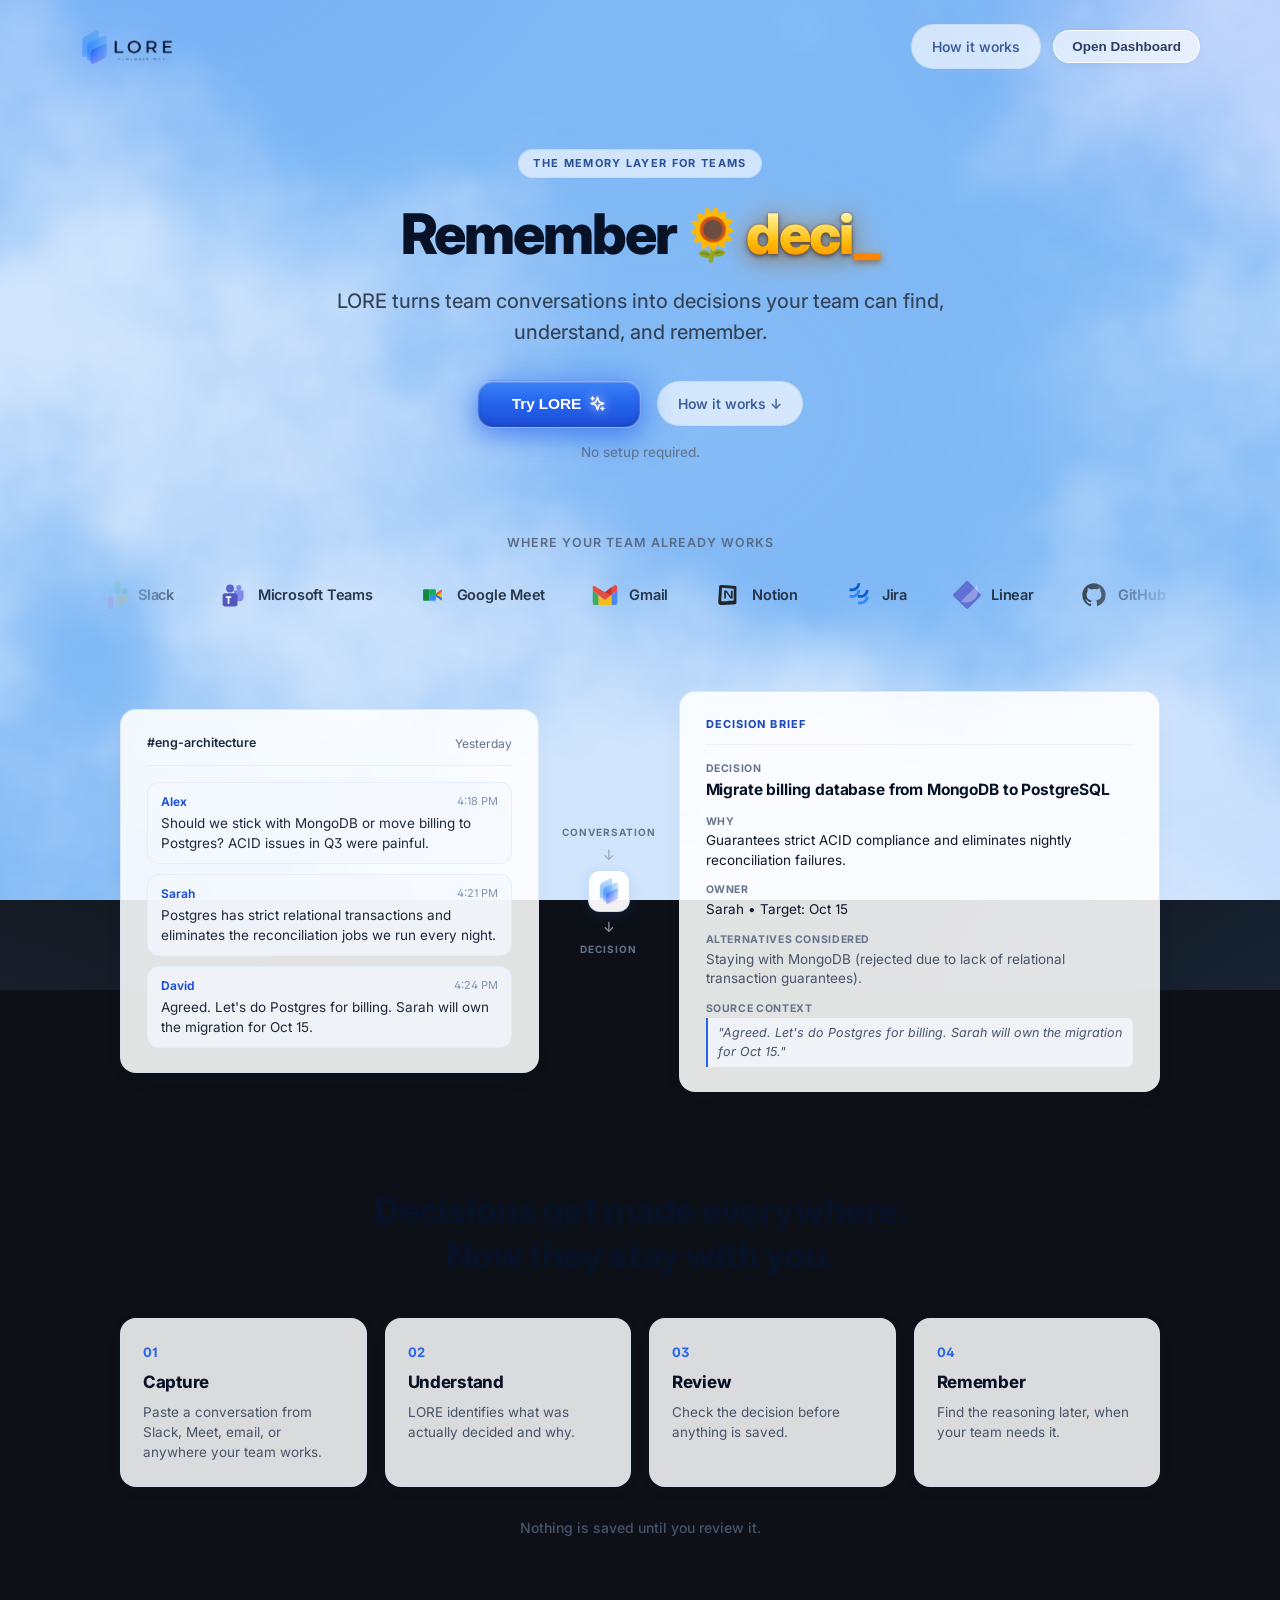
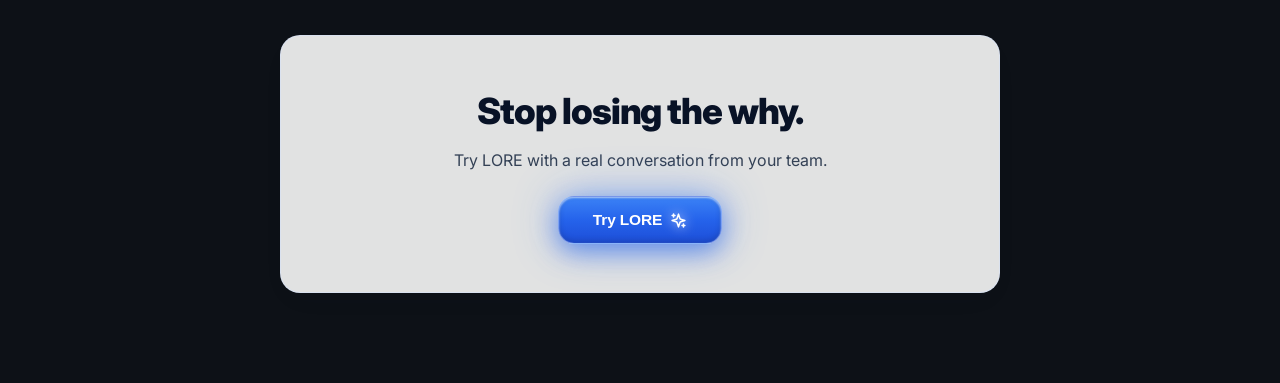
==== commit 14448232: "Connect saved decisions to Ask Lore suggestions and answers" ====
--- a/index.html
+++ b/index.html
@@ -9,7 +9,7 @@
   <link rel="preconnect" href="https://fonts.googleapis.com">
   <link rel="preconnect" href="https://fonts.gstatic.com" crossorigin>
   <link href="https://fonts.googleapis.com/css2?family=Inter:wght@400;500;600;700;800;900&display=swap" rel="stylesheet">
-  <link rel="stylesheet" href="styles.css?v=27">
+  <link rel="stylesheet" href="styles.css?v=28">
 </head>
 <body>
   <canvas id="cloudscapeCanvas" class="cloudscape-bg" aria-hidden="true"></canvas>
@@ -437,7 +437,7 @@
               id="askLoreInput"
               type="text"
               class="ask-lore-input"
-              placeholder="Why did we choose PostgreSQL for billing?"
+              placeholder="Ask about a decision you've saved…"
               autocomplete="off"
             />
             <button type="submit" id="askLoreSubmitBtn" class="btn btn-primary ask-lore-btn">
@@ -447,13 +447,7 @@
           </div>
         </form>
 
-        <div class="ask-lore-suggestions" aria-label="Suggested questions">
-          <button type="button" class="ask-chip" data-q="Why did we choose this?">Why did we choose this?</button>
-          <button type="button" class="ask-chip" data-q="What did we decide about pricing?">What did we decide about pricing?</button>
-          <button type="button" class="ask-chip" data-q="Who owns this decision?">Who owns this decision?</button>
-          <button type="button" class="ask-chip" data-q="What alternatives did we consider?">What alternatives did we consider?</button>
-          <button type="button" class="ask-chip" data-q="Which decisions need review?">Which decisions need review?</button>
-        </div>
+        <div id="askLoreSuggestions" class="ask-lore-suggestions" aria-label="Suggested questions" aria-live="polite"></div>
 
         <!-- Result / Answer Panel -->
         <div id="askLoreResultPanel" class="ask-lore-result" hidden>
@@ -478,6 +472,8 @@
             <p id="askResultAnswerText" class="ask-answer-text"></p>
             <div id="askResultSources" class="ask-sources-list"></div>
           </div>
+
+          <p id="askResultError" class="ask-result-error" role="alert" hidden></p>
 
           <!-- No-Memory State -->
           <div id="askResultNoMemory" class="ask-no-memory-box" hidden>
@@ -923,6 +919,6 @@
   <div id="toast" class="toast" hidden></div>
 
   <script src="cloudscape-bg.js"></script>
-  <script src="app.js?v=25"></script>
+  <script src="app.js?v=26"></script>
 </body>
-</html>+</html>
--- a/styles.css
+++ b/styles.css
@@ -471,6 +471,16 @@
   border-color: rgba(37, 99, 235, 0.4);
   transform: translateY(-1px);
   box-shadow: 0 2px 8px rgba(37, 99, 235, 0.08);
+}
+
+.ask-result-error {
+  margin: 12px 0 0;
+  padding: 12px 16px;
+  border: 1px solid #f4b9b2;
+  border-radius: 12px;
+  background: #fff2f0;
+  color: #9f2d24;
+  font-size: 13px;
 }
 
 /* Result / Answer Panel */
@@ -3486,4 +3496,4 @@
   .timeline-card:hover {
     transform: none;
   }
-}+}
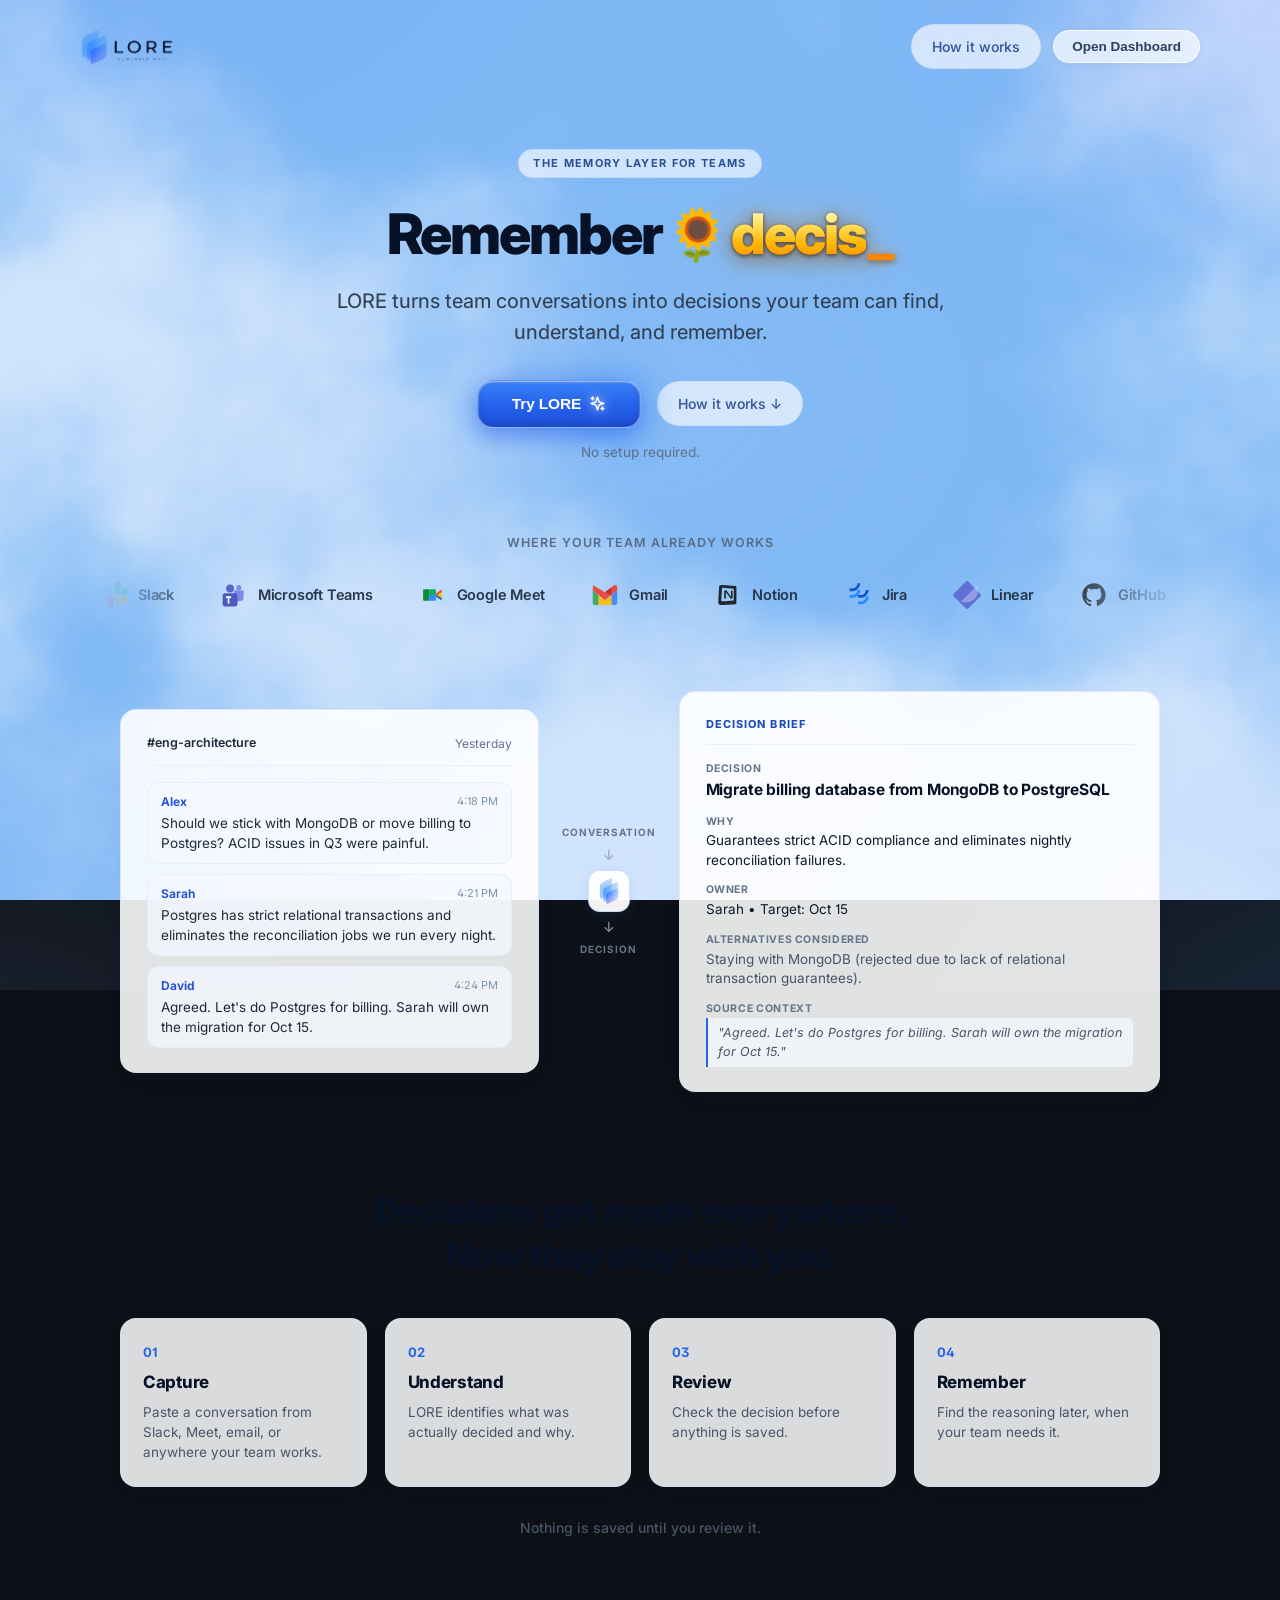
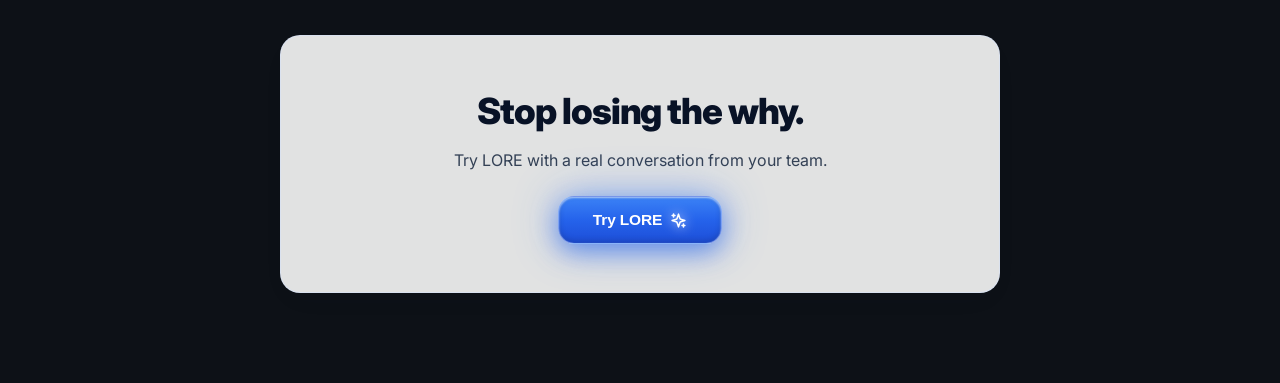
==== commit 0cf2f49d: "Add typed Decision Graph links and grounded impact answers" ====
--- a/index.html
+++ b/index.html
@@ -9,7 +9,7 @@
   <link rel="preconnect" href="https://fonts.googleapis.com">
   <link rel="preconnect" href="https://fonts.gstatic.com" crossorigin>
   <link href="https://fonts.googleapis.com/css2?family=Inter:wght@400;500;600;700;800;900&display=swap" rel="stylesheet">
-  <link rel="stylesheet" href="styles.css?v=28">
+  <link rel="stylesheet" href="styles.css?v=29">
 </head>
 <body>
   <canvas id="cloudscapeCanvas" class="cloudscape-bg" aria-hidden="true"></canvas>
@@ -779,6 +779,24 @@
           <blockquote id="detailEvidence" class="detail-quote"></blockquote>
         </div>
 
+        <div class="detail-section detail-links-section">
+          <h3>Decision links</h3>
+          <div id="detailLinksList" class="detail-links-list"></div>
+          <form id="detailLinkForm" class="detail-link-form">
+            <label for="detailLinkType">Relationship</label>
+            <select id="detailLinkType">
+              <option value="depends_on">Depends on</option>
+              <option value="influenced_by">Influenced by</option>
+              <option value="related_to">Related to</option>
+              <option value="contradicts">Contradicts</option>
+            </select>
+            <label for="detailLinkTarget">Decision</label>
+            <select id="detailLinkTarget" required></select>
+            <button type="submit" class="btn btn-ghost btn-sm">Link decision</button>
+          </form>
+          <button id="detailImpactBtn" type="button" class="btn btn-ghost btn-sm detail-impact-btn">What could this change affect?</button>
+        </div>
+
         <!-- Did the decision actually work? (Revisit & Learn) -->
         <div id="detailOutcomeSection" class="detail-section detail-outcome-card">
           <div class="outcome-card-header">
@@ -919,6 +937,6 @@
   <div id="toast" class="toast" hidden></div>
 
   <script src="cloudscape-bg.js"></script>
-  <script src="app.js?v=26"></script>
+  <script src="app.js?v=27"></script>
 </body>
 </html>
--- a/styles.css
+++ b/styles.css
@@ -1578,6 +1578,66 @@
   backdrop-filter: blur(6px);
   -webkit-backdrop-filter: blur(6px);
 }
+
+.detail-links-list {
+  display: grid;
+  gap: 8px;
+  margin-bottom: 12px;
+}
+
+.detail-links-empty {
+  color: var(--text-muted);
+  font-size: 13px;
+}
+
+.detail-link-row {
+  display: flex;
+  align-items: center;
+  gap: 9px;
+  padding: 9px 11px;
+  border: 1px solid rgba(140, 158, 196, 0.3);
+  border-radius: 10px;
+  background: rgba(255, 255, 255, 0.65);
+  font-size: 12px;
+}
+
+.detail-link-type {
+  flex: none;
+  color: var(--text-muted);
+  font-weight: 700;
+}
+
+.detail-link-view {
+  min-width: 0;
+  border: 0;
+  background: transparent;
+  color: #2563eb;
+  text-align: left;
+  font: inherit;
+  font-weight: 650;
+  cursor: pointer;
+}
+
+.detail-link-remove {
+  margin-left: auto;
+  border: 0;
+  background: transparent;
+  color: #9f2d24;
+  font: inherit;
+  cursor: pointer;
+}
+
+.detail-link-form {
+  display: flex;
+  align-items: center;
+  flex-wrap: wrap;
+  gap: 8px;
+}
+
+.detail-link-form label { color: var(--text-muted); font-size: 12px; font-weight: 650; }
+.detail-link-form select { min-width: 0; max-width: 100%; padding: 8px; border: 1px solid rgba(140, 158, 196, 0.55); border-radius: 8px; background: #fff; font: inherit; font-size: 12px; }
+.detail-link-form #detailLinkTarget { flex: 1 1 150px; }
+.detail-impact-btn { margin-top: 12px; }
 
 .detail-actions {
   padding: 16px 24px 20px;
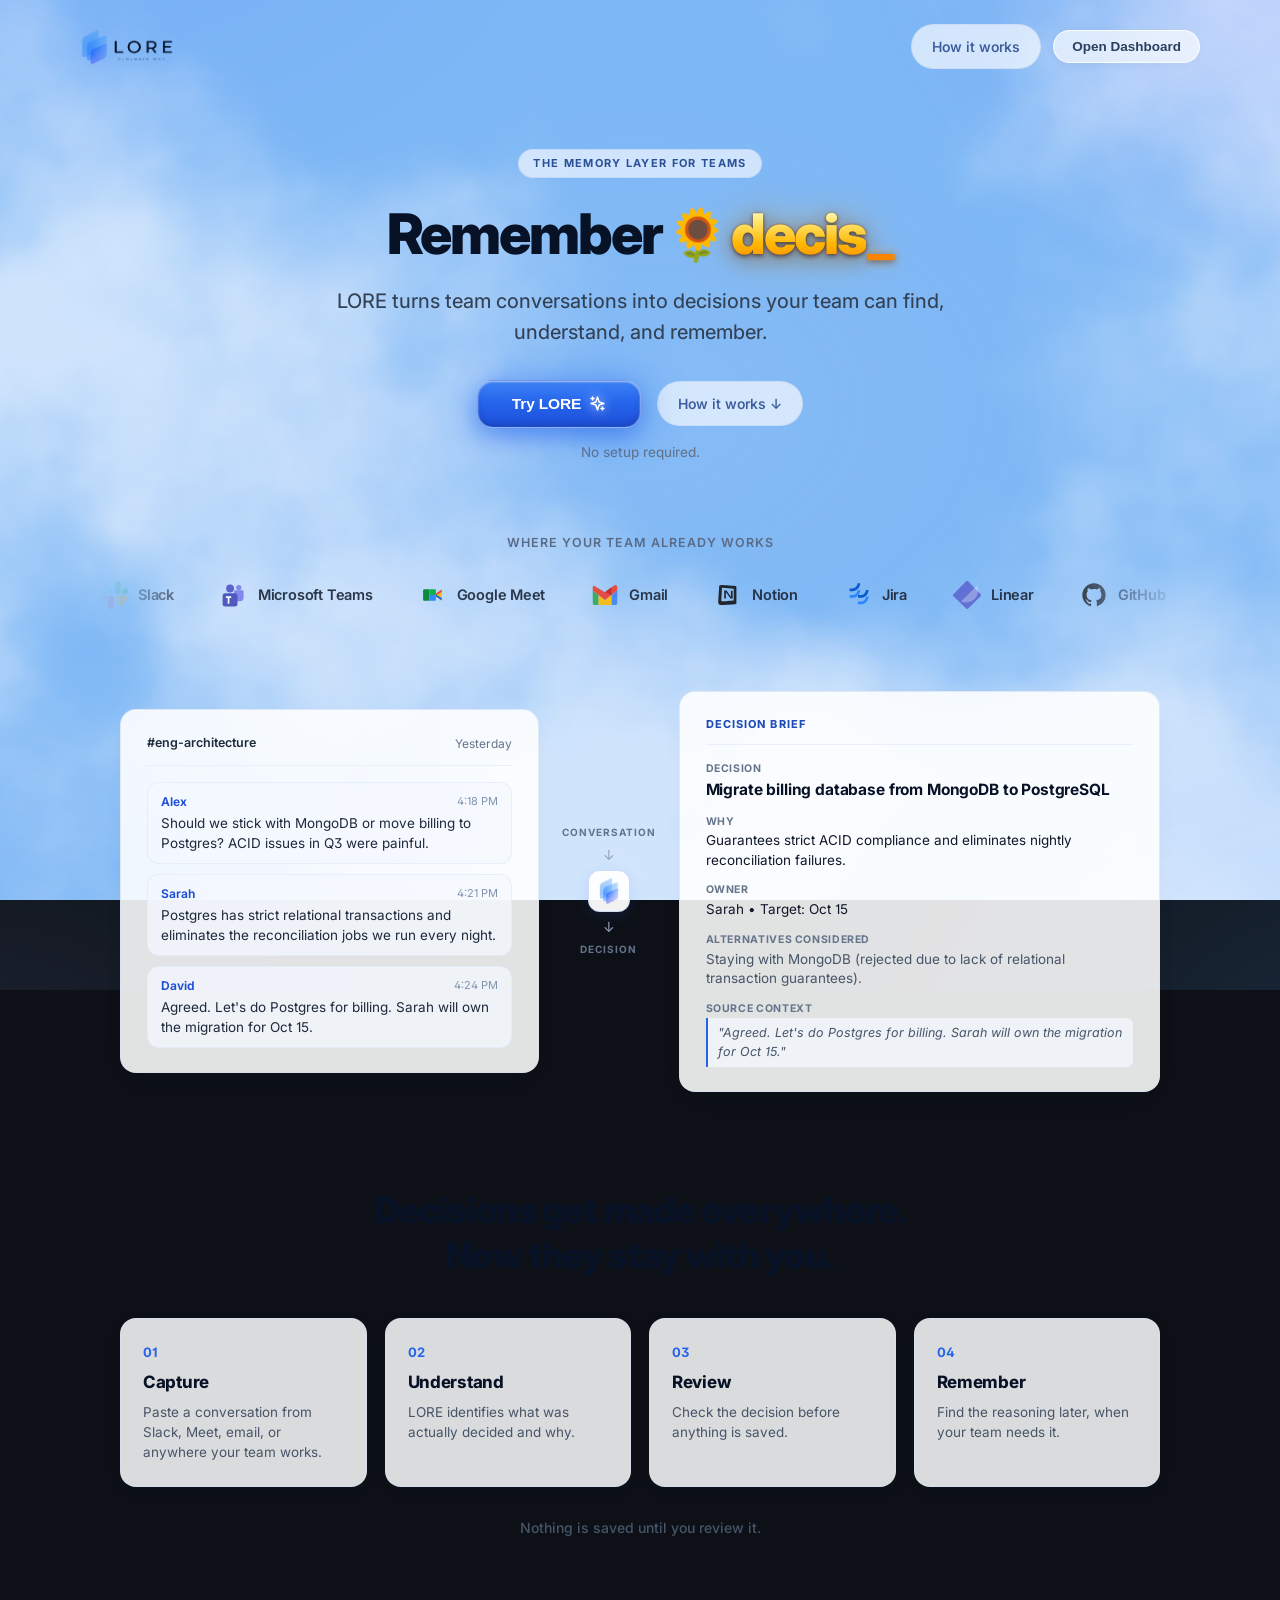
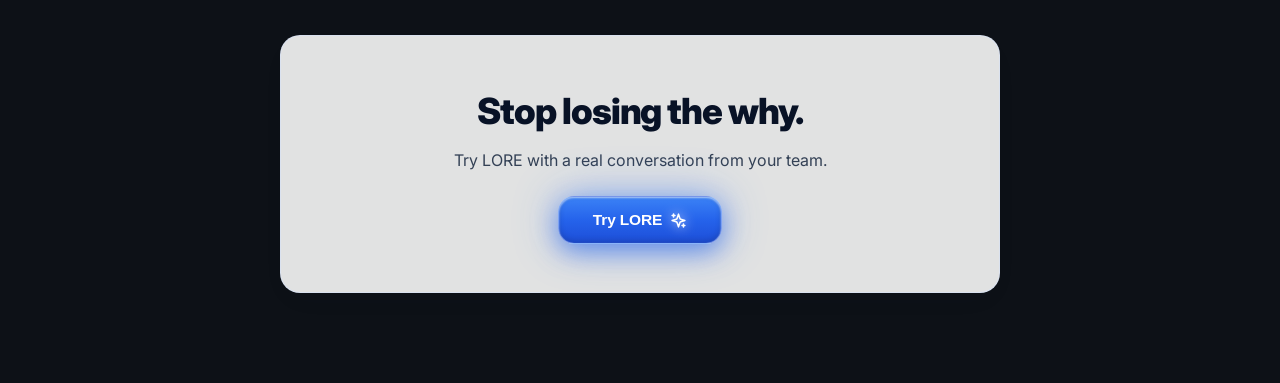
==== commit bfd9448d: "Add Decision Graph backup import and export" ====
--- a/index.html
+++ b/index.html
@@ -9,7 +9,7 @@
   <link rel="preconnect" href="https://fonts.googleapis.com">
   <link rel="preconnect" href="https://fonts.gstatic.com" crossorigin>
   <link href="https://fonts.googleapis.com/css2?family=Inter:wght@400;500;600;700;800;900&display=swap" rel="stylesheet">
-  <link rel="stylesheet" href="styles.css?v=29">
+  <link rel="stylesheet" href="styles.css?v=30">
 </head>
 <body>
   <canvas id="cloudscapeCanvas" class="cloudscape-bg" aria-hidden="true"></canvas>
@@ -571,7 +571,7 @@
         <div class="export-wrap">
           <button id="exportMenuBtn" class="btn btn-ghost" type="button" aria-haspopup="true" aria-expanded="false">
             <svg xmlns="http://www.w3.org/2000/svg" width="15" height="15" viewBox="0 0 24 24" fill="none" stroke="currentColor" stroke-width="2" stroke-linecap="round" stroke-linejoin="round"><path d="M21 15v4a2 2 0 0 1-2 2H5a2 2 0 0 1-2-2v-4"/><polyline points="7 10 12 15 17 10"/><line x1="12" x2="12" y1="15" y2="3"/></svg>
-            Export
+            Export / Import
           </button>
           <div id="exportMenu" class="export-dropdown" hidden>
             <button id="exportAdrBtn" type="button">
@@ -580,7 +580,11 @@
             </button>
             <button id="exportJsonBtn" type="button">
               <svg xmlns="http://www.w3.org/2000/svg" width="14" height="14" viewBox="0 0 24 24" fill="none" stroke="currentColor" stroke-width="2" stroke-linecap="round" stroke-linejoin="round"><polyline points="16 18 22 12 16 6"/><polyline points="8 6 2 12 8 18"/></svg>
-              Backup Memory (.json)
+              Download graph backup (.json)
+            </button>
+            <button id="importJsonBtn" type="button">
+              <svg xmlns="http://www.w3.org/2000/svg" width="14" height="14" viewBox="0 0 24 24" fill="none" stroke="currentColor" stroke-width="2" stroke-linecap="round" stroke-linejoin="round" aria-hidden="true"><path d="M12 16V3"/><path d="m7 8 5-5 5 5"/><path d="M4 16v4h16v-4"/></svg>
+              Import graph backup (.json)
             </button>
           </div>
         </div>
@@ -619,6 +623,7 @@
           <svg xmlns="http://www.w3.org/2000/svg" width="15" height="15" viewBox="0 0 24 24" fill="none" stroke="currentColor" stroke-width="2.2" stroke-linecap="round" stroke-linejoin="round" aria-hidden="true"><path d="M5 12h14"/><path d="M12 5v14"/></svg>
           <span>Add manually</span>
         </button>
+        <button id="emptyImportBtn" class="btn btn-ghost" type="button">Import graph backup</button>
       </div>
       <p class="empty-footnote">Nothing is saved until you review it.</p>
     </section>
@@ -935,8 +940,9 @@
   </div>
 
   <div id="toast" class="toast" hidden></div>
+  <input id="importJsonFile" type="file" accept=".json,application/json" hidden>
 
   <script src="cloudscape-bg.js"></script>
-  <script src="app.js?v=27"></script>
+  <script src="app.js?v=28"></script>
 </body>
 </html>
--- a/styles.css
+++ b/styles.css
@@ -1989,7 +1989,7 @@
   right: 0;
   top: calc(100% + 6px);
   z-index: 50;
-  min-width: 200px;
+  min-width: 245px;
   background: var(--glass-sheen-deep);
   border: 1px solid rgba(255, 255, 255, 0.75);
   border-radius: 14px;
@@ -2020,6 +2020,13 @@
 .export-dropdown button:hover {
   background: rgba(47, 107, 255, 0.1);
   color: var(--primary);
+}
+
+@media (max-width: 620px) {
+  .export-dropdown {
+    left: 0;
+    right: auto;
+  }
 }
 
 /* Deep Form Toggle */
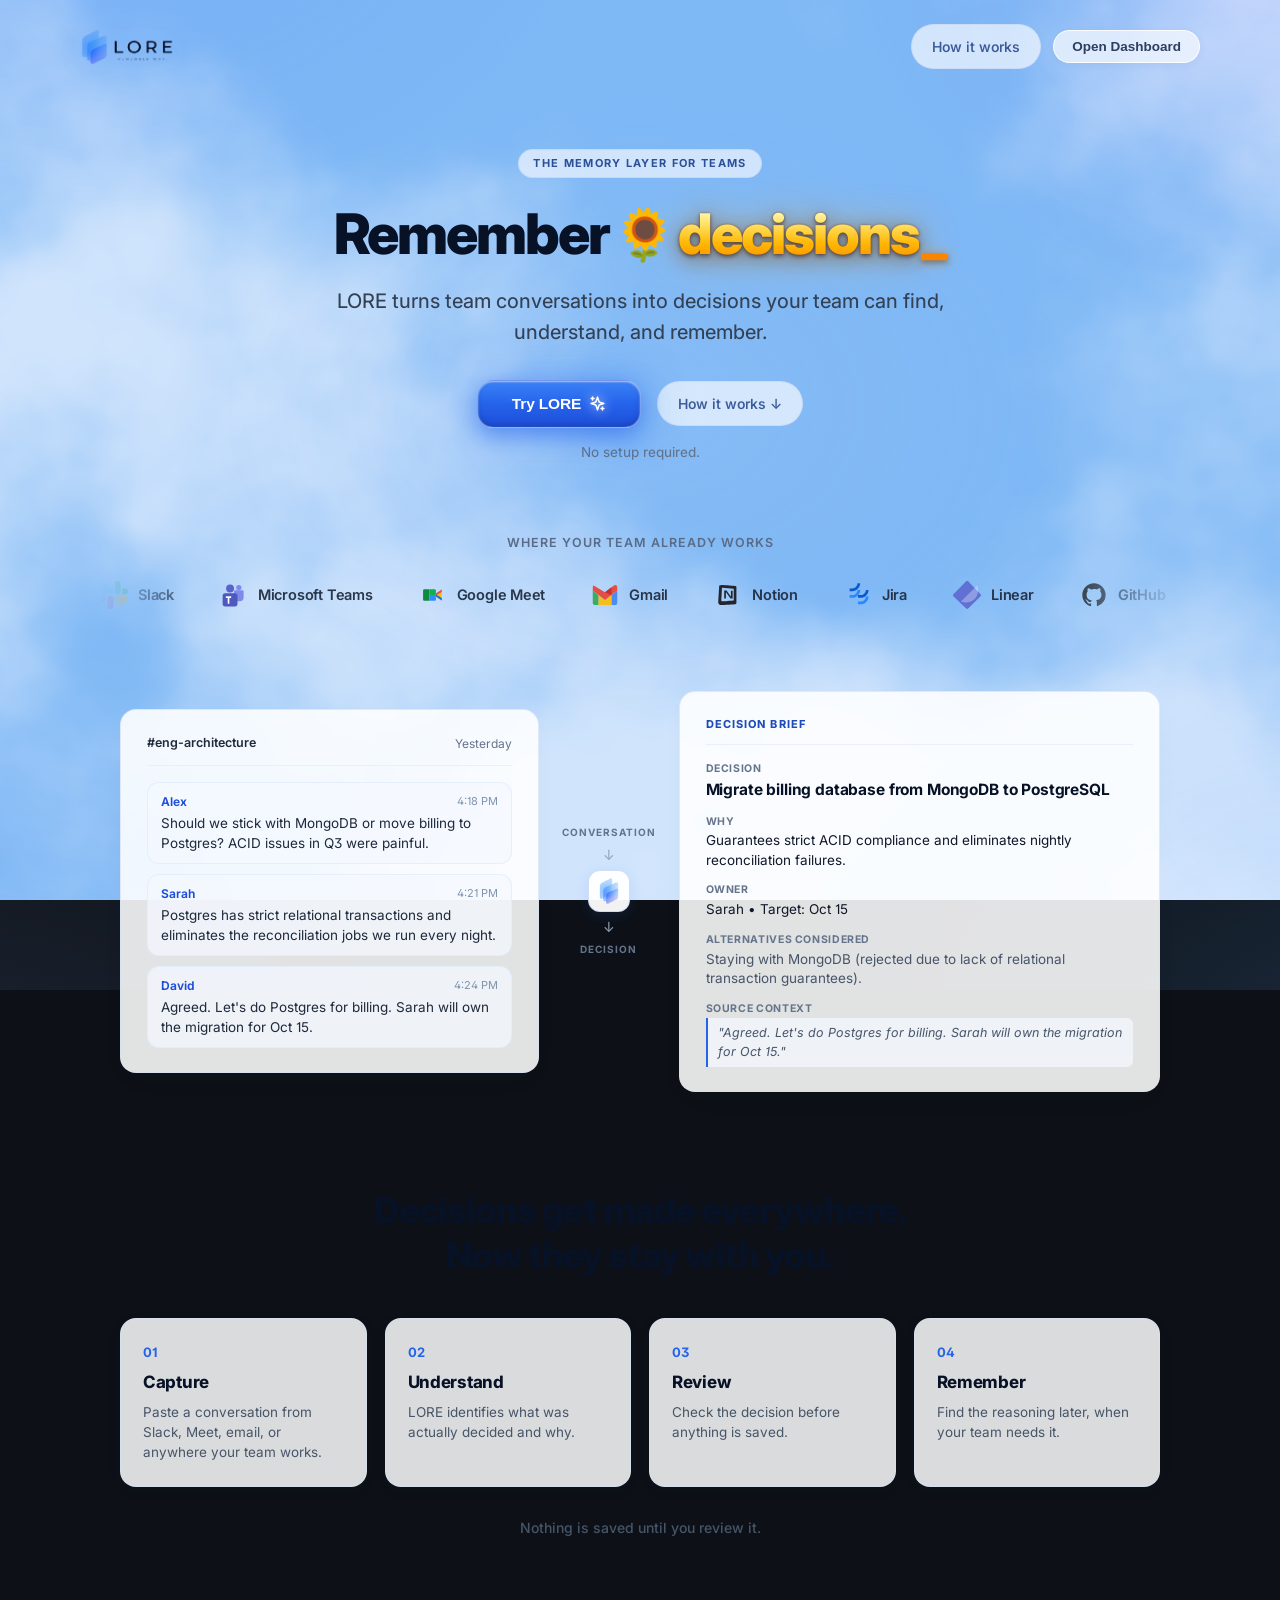
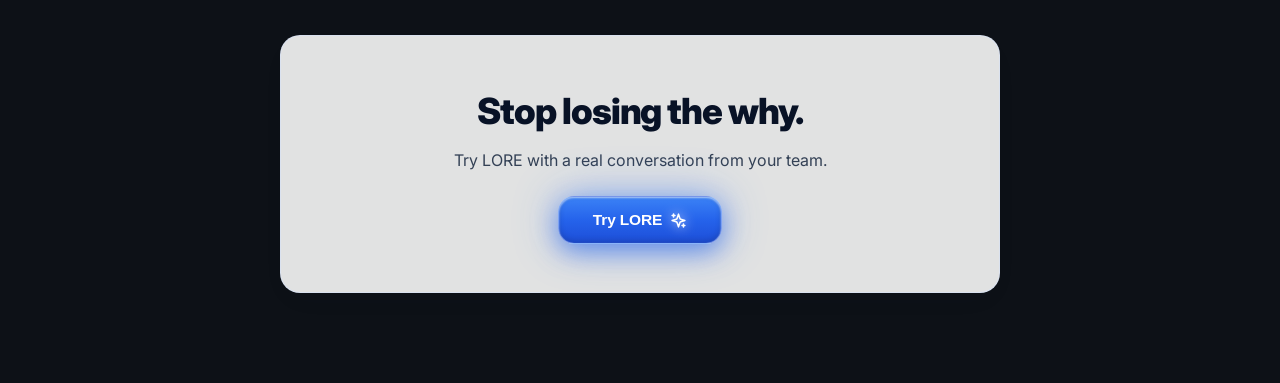
==== commit 5c4e40e2: "Add LORE trust review flow" ====
--- a/index.html
+++ b/index.html
@@ -470,7 +470,10 @@
           <div id="askResultAnswerBox" class="ask-answer-box" hidden>
             <div class="ask-answer-heading">Answer</div>
             <p id="askResultAnswerText" class="ask-answer-text"></p>
+            <p class="ask-trust-note">Ask Lore sends matching saved records to Gemini and summarizes them, not independent verification. Source labels are reviewer-entered; only source-matched quotes were checked against captured text.</p>
+            <p id="askImpactSummary" class="ask-impact-summary" hidden></p>
             <div id="askResultSources" class="ask-sources-list"></div>
+            <button id="askImpactMoreBtn" class="btn btn-ghost btn-sm impact-more-btn" type="button" hidden></button>
           </div>
 
           <p id="askResultError" class="ask-result-error" role="alert" hidden></p>
@@ -780,8 +783,19 @@
 
         <!-- What evidence supports it? -->
         <div id="detailEvidenceSection" class="detail-section" hidden>
-          <h3>Supporting Evidence / Source</h3>
+          <h3>Source excerpt</h3>
+          <p id="detailEvidenceMeta" class="detail-source-meta"></p>
           <blockquote id="detailEvidence" class="detail-quote"></blockquote>
+        </div>
+
+        <div id="detailTrustSection" class="detail-section detail-trust-section" hidden>
+          <h3>Extraction trust signal</h3>
+          <p id="detailTrustSummary" class="detail-trust-summary"></p>
+          <p id="detailTrustCaveat" class="detail-trust-caveat"></p>
+          <details class="detail-source-quotes-wrap">
+            <summary>Matched source excerpts by field</summary>
+            <div id="detailSourceQuotes" class="detail-source-quotes"></div>
+          </details>
         </div>
 
         <div class="detail-section detail-links-section">
@@ -821,10 +835,17 @@
           <div class="outcome-actual-block">
             <span class="outcome-label">Actual Outcome & Learnings</span>
             <p id="detailActualOutcome" class="outcome-actual-text"></p>
+            <div id="detailReviewHistory" class="review-history-list" hidden></div>
             <!-- Quick Outcome Logger -->
             <div id="quickOutcomeWrap" class="quick-outcome-wrap" hidden>
-              <textarea id="quickOutcomeInput" rows="2" placeholder="Record what actually happened..."></textarea>
-              <button id="quickOutcomeSaveBtn" type="button" class="btn btn-sm btn-primary">Save Outcome</button>
+              <label for="quickOutcomeInput">What happened, and what did the team learn?</label>
+              <textarea id="quickOutcomeInput" rows="2" placeholder="Add the evidence or learning behind this review..."></textarea>
+              <div class="review-outcome-actions">
+                <button id="quickOutcomeSaveBtn" type="button" class="btn btn-sm btn-primary">Keep</button>
+                <button id="quickReviseBtn" type="button" class="btn btn-sm btn-ghost">Revise</button>
+                <button id="quickReverseBtn" type="button" class="btn btn-sm btn-ghost">Reverse</button>
+              </div>
+              <p class="review-action-note">Revise and Reverse create a linked follow-up decision; the original stays in history.</p>
             </div>
           </div>
         </div>
@@ -835,9 +856,9 @@
           <svg xmlns="http://www.w3.org/2000/svg" width="15" height="15" viewBox="0 0 24 24" fill="none" stroke="currentColor" stroke-width="2" stroke-linecap="round" stroke-linejoin="round" aria-hidden="true"><path d="M3 6h18"/><path d="M19 6v14c0 1-1 2-2 2H7c-1 0-2-1-2-2V6"/><path d="M8 6V4c0-1 1-2 2-2h4c1 0 2 1 2 2v2"/><line x1="10" x2="10" y1="11" y2="17"/><line x1="14" x2="14" y1="11" y2="17"/></svg>
           Delete
         </button>
-        <button id="supersedeBtn" class="btn btn-ghost" title="Supersede this decision with a newer revision">
+        <button id="supersedeBtn" class="btn btn-ghost" title="Create a linked revision without deleting this decision">
           <svg xmlns="http://www.w3.org/2000/svg" width="15" height="15" viewBox="0 0 24 24" fill="none" stroke="currentColor" stroke-width="2" stroke-linecap="round" stroke-linejoin="round" aria-hidden="true"><polyline points="15 14 20 9 15 4"/><path d="M4 20v-7a4 4 0 0 1 4-4h12"/></svg>
-          Supersede
+          Create Revision
         </button>
         <button id="copyAdrBtn" class="btn btn-ghost" title="Copy as Architectural Decision Record (Markdown)">
           <svg xmlns="http://www.w3.org/2000/svg" width="14" height="14" viewBox="0 0 24 24" fill="none" stroke="currentColor" stroke-width="2" stroke-linecap="round" stroke-linejoin="round" aria-hidden="true"><rect width="14" height="14" x="8" y="8" rx="2" ry="2"/><path d="M4 16c-1.1 0-2-.9-2-2V4c0-1.1.9-2 2-2h10c1.1 0 2 .9 2 2"/></svg>
@@ -876,6 +897,8 @@
                 rows="10"
                 placeholder="Paste a Slack thread, meeting transcript, email thread, or document notes. AI will extract decisions, context, reasoning, alternatives, evidence, and expected outcomes."
               ></textarea>
+              <p class="extract-source-note">Use the original conversation, not an Ask Lore answer or a previous LORE summary. This web version sends the text to Gemini for extraction; reviewed fields and matched excerpts are saved in this browser.</p>
+              <label class="extract-source-confirm"><input id="extractOriginalSource" type="checkbox"> I confirm this is original source text, not a LORE-generated answer or stored summary</label>
             </div>
             <p id="extractNoDecision" class="extract-message" hidden>No clear committed decision found in this text.</p>
             <p id="extractError" class="extract-error" hidden></p>
--- a/styles.css
+++ b/styles.css
@@ -598,6 +598,25 @@
   margin-bottom: 18px;
 }
 
+.ask-trust-note,
+.ask-impact-summary {
+  color: #64748b;
+  font-size: 12px;
+  line-height: 1.5;
+  margin: -8px 0 12px;
+}
+
+.ask-impact-summary {
+  color: #334155;
+  font-weight: 700;
+  margin: 0;
+}
+
+.impact-more-btn {
+  align-self: flex-start;
+  margin-top: 12px;
+}
+
 /* Sources List */
 .ask-sources-list {
   display: flex;
@@ -633,6 +652,21 @@
   display: flex;
   align-items: center;
   gap: 8px;
+}
+
+.ask-source-status {
+  color: #475569;
+  font-size: 10px;
+  font-weight: 750;
+  border-radius: 999px;
+  background: #f1f5f9;
+  padding: 2px 7px;
+}
+
+.ask-source-reviewed {
+  color: #047857;
+  font-size: 10px;
+  font-weight: 700;
 }
 
 .ask-source-label {
@@ -707,6 +741,26 @@
   padding: 6px 12px;
   border-radius: 0 6px 6px 0;
   margin: 0 0 10px;
+}
+
+.ask-source-unverified,
+.ask-source-confidence {
+  color: #64748b;
+  font-size: 12px;
+  line-height: 1.5;
+  margin: 0 0 10px;
+  overflow-wrap: anywhere;
+}
+
+.ask-source-unverified {
+  background: #f8fafc;
+  border-left: 2.5px solid #94a3b8;
+  padding: 6px 12px;
+}
+
+.ask-source-confidence {
+  font-size: 11px;
+  margin-bottom: 0;
 }
 
 .ask-source-footer {
@@ -1069,6 +1123,13 @@
   line-height: 1.4;
   color: var(--text);
   word-break: break-word;
+}
+
+.card-lineage-hint {
+  color: #6d28d9;
+  font-size: 11.5px;
+  font-weight: 700;
+  line-height: 1.4;
 }
 
 .card-context {
@@ -1828,6 +1889,114 @@
   margin-bottom: 14px;
 }
 
+.extract-source-note {
+  color: #64748b;
+  font-size: 12px;
+  line-height: 1.5;
+  margin-top: 8px;
+}
+
+.extract-source-confirm {
+  display: flex;
+  align-items: flex-start;
+  gap: 8px;
+  color: #334155;
+  font-size: 12px;
+  line-height: 1.45;
+  margin-top: 10px;
+}
+
+.extract-source-confirm input {
+  flex: 0 0 auto;
+  margin-top: 3px;
+}
+
+.review-confidence-panel,
+.review-source-panel {
+  border: 1px solid rgba(148, 163, 184, 0.28);
+  border-radius: 12px;
+  padding: 14px;
+  margin-bottom: 16px;
+  background: rgba(248, 250, 252, 0.78);
+}
+
+.review-confidence-panel {
+  border-left: 3px solid #64748b;
+}
+
+.review-confidence-panel.high { border-left-color: #059669; }
+.review-confidence-panel.review { border-left-color: #d97706; }
+.review-confidence-panel.low { border-left-color: #dc2626; }
+
+.review-confidence-heading {
+  display: flex;
+  flex-wrap: wrap;
+  align-items: center;
+  gap: 8px;
+  color: #334155;
+  font-size: 12px;
+}
+
+.review-confidence-heading strong {
+  color: #0f172a;
+  font-size: 15px;
+}
+
+.review-confidence-band {
+  border-radius: 999px;
+  background: #e2e8f0;
+  padding: 2px 8px;
+  font-size: 10px;
+  font-weight: 800;
+  text-transform: uppercase;
+}
+
+.review-confidence-panel p,
+.review-source-help {
+  color: #64748b;
+  font-size: 11.5px;
+  line-height: 1.5;
+  margin-top: 6px;
+}
+
+.review-confidence-panel ul {
+  color: #475569;
+  font-size: 11.5px;
+  line-height: 1.5;
+  margin: 8px 0 0 17px;
+}
+
+.review-source-panel .form-group { margin-bottom: 10px; }
+.review-source-panel textarea,
+.review-source-panel input { width: 100%; }
+
+.review-source-quotes {
+  border-top: 1px solid rgba(148, 163, 184, 0.24);
+  padding-top: 9px;
+  color: #475569;
+  font-size: 11.5px;
+}
+
+.review-source-quotes summary,
+.detail-source-quotes-wrap summary {
+  cursor: pointer;
+  font-weight: 700;
+}
+
+.review-source-quote,
+.detail-source-quote-row {
+  display: grid;
+  gap: 4px;
+  padding: 8px 0;
+  overflow-wrap: anywhere;
+}
+
+.review-source-quote q,
+.detail-source-quote-row q {
+  color: #334155;
+  font-style: italic;
+}
+
 .review-card-actions {
   display: flex;
   justify-content: flex-end;
@@ -2108,6 +2277,81 @@
   font-style: italic;
 }
 
+.detail-quote.unverified {
+  border-left-color: #94a3b8;
+  font-style: normal;
+}
+
+.detail-source-meta,
+.detail-trust-caveat {
+  color: #64748b;
+  font-size: 11.5px;
+  line-height: 1.5;
+  margin: -4px 0 8px;
+}
+
+.detail-trust-summary {
+  color: #334155;
+  font-size: 13px;
+  font-weight: 750;
+  margin-bottom: 6px;
+}
+
+.detail-source-quotes-wrap {
+  color: #475569;
+  font-size: 12px;
+  background: rgba(248, 250, 252, 0.7);
+  border-radius: 10px;
+  padding: 10px 12px;
+}
+
+.review-history-list {
+  display: grid;
+  gap: 8px;
+  margin: 10px 0;
+}
+
+.review-history-item {
+  border-left: 2px solid #94a3b8;
+  padding: 4px 0 4px 10px;
+  color: #475569;
+  font-size: 12px;
+}
+
+.review-history-item p { margin-top: 4px; white-space: pre-wrap; }
+
+.review-history-link {
+  display: block;
+  color: #2563eb;
+  border: 0;
+  background: none;
+  font: inherit;
+  padding: 5px 0 0;
+  text-align: left;
+  cursor: pointer;
+}
+
+.quick-outcome-wrap label,
+.review-action-note {
+  color: #64748b;
+  display: block;
+  font-size: 11.5px;
+  font-weight: 650;
+  margin-bottom: 6px;
+}
+
+.review-outcome-actions {
+  display: flex;
+  flex-wrap: wrap;
+  gap: 8px;
+  margin-top: 8px;
+}
+
+.review-action-note {
+  font-weight: 500;
+  margin: 7px 0 0;
+}
+
 .detail-outcome-card {
   background: linear-gradient(160deg, rgba(235, 243, 255, 0.8), rgba(240, 246, 255, 0.55));
   border: 1px solid rgba(180, 205, 245, 0.55);
@@ -2293,6 +2537,7 @@
   border-radius: 4px;
   margin-left: 6px;
   vertical-align: middle;
+  white-space: nowrap;
 }
 
 .prov-pill.stated {
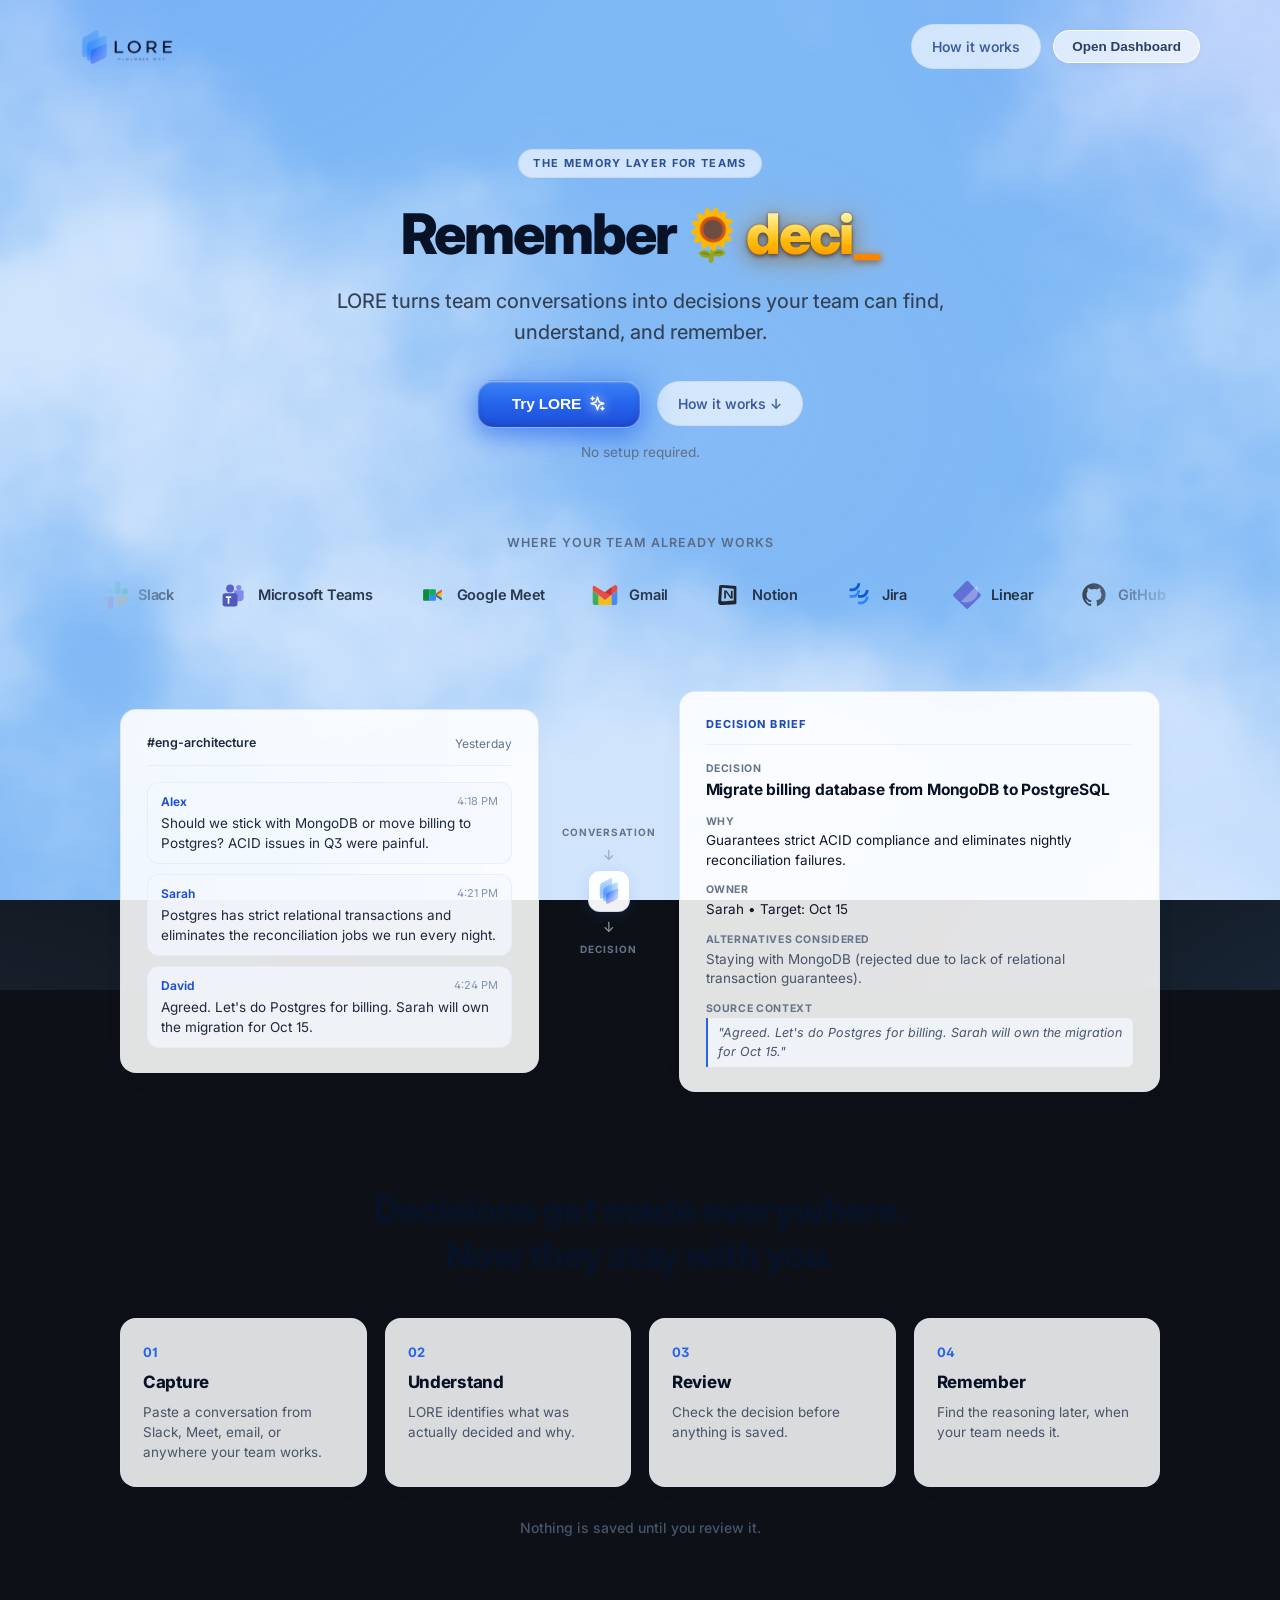
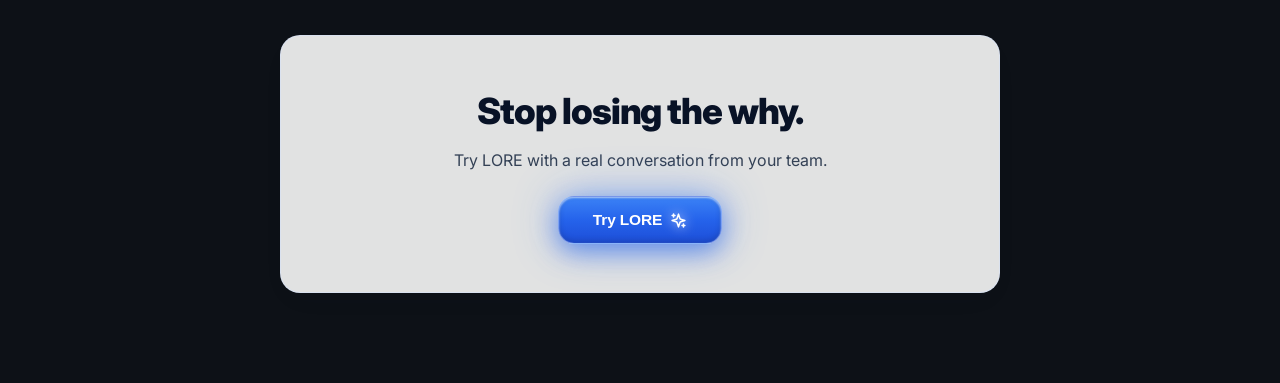
==== commit c2eba8db: "Remove extract source confirmation prompt" ====
--- a/index.html
+++ b/index.html
@@ -9,7 +9,7 @@
   <link rel="preconnect" href="https://fonts.googleapis.com">
   <link rel="preconnect" href="https://fonts.gstatic.com" crossorigin>
   <link href="https://fonts.googleapis.com/css2?family=Inter:wght@400;500;600;700;800;900&display=swap" rel="stylesheet">
-  <link rel="stylesheet" href="styles.css?v=30">
+  <link rel="stylesheet" href="styles.css?v=31">
 </head>
 <body>
   <canvas id="cloudscapeCanvas" class="cloudscape-bg" aria-hidden="true"></canvas>
@@ -897,8 +897,6 @@
                 rows="10"
                 placeholder="Paste a Slack thread, meeting transcript, email thread, or document notes. AI will extract decisions, context, reasoning, alternatives, evidence, and expected outcomes."
               ></textarea>
-              <p class="extract-source-note">Use the original conversation, not an Ask Lore answer or a previous LORE summary. This web version sends the text to Gemini for extraction; reviewed fields and matched excerpts are saved in this browser.</p>
-              <label class="extract-source-confirm"><input id="extractOriginalSource" type="checkbox"> I confirm this is original source text, not a LORE-generated answer or stored summary</label>
             </div>
             <p id="extractNoDecision" class="extract-message" hidden>No clear committed decision found in this text.</p>
             <p id="extractError" class="extract-error" hidden></p>
@@ -966,6 +964,6 @@
   <input id="importJsonFile" type="file" accept=".json,application/json" hidden>
 
   <script src="cloudscape-bg.js"></script>
-  <script src="app.js?v=28"></script>
+  <script src="app.js?v=29"></script>
 </body>
 </html>
--- a/styles.css
+++ b/styles.css
@@ -1887,28 +1887,6 @@
 
 .review-card .form-group {
   margin-bottom: 14px;
-}
-
-.extract-source-note {
-  color: #64748b;
-  font-size: 12px;
-  line-height: 1.5;
-  margin-top: 8px;
-}
-
-.extract-source-confirm {
-  display: flex;
-  align-items: flex-start;
-  gap: 8px;
-  color: #334155;
-  font-size: 12px;
-  line-height: 1.45;
-  margin-top: 10px;
-}
-
-.extract-source-confirm input {
-  flex: 0 0 auto;
-  margin-top: 3px;
 }
 
 .review-confidence-panel,
